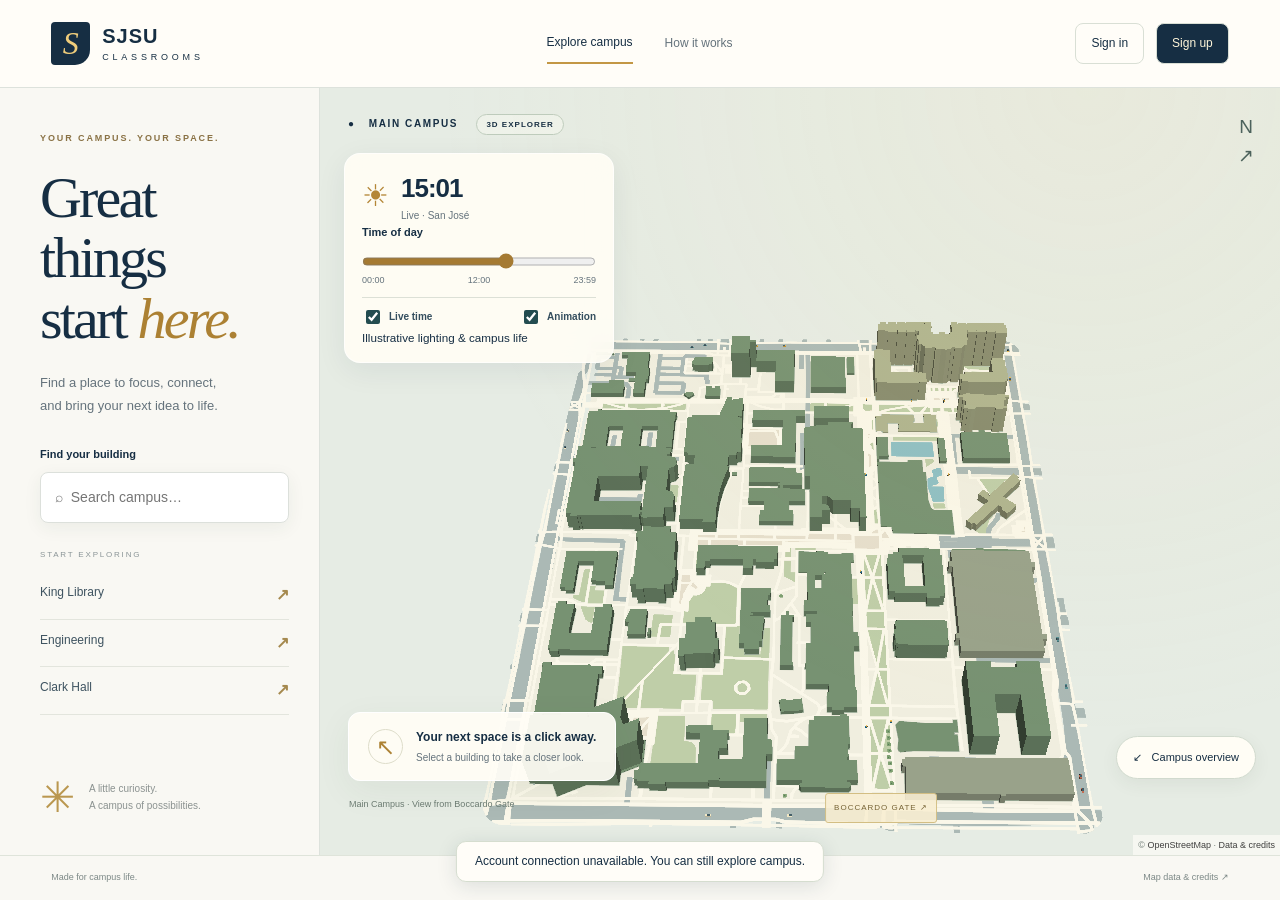
==== src/main/webapp/index.html @ 6fedf926 "Add signup and login, update frontend" ====
<!doctype html>
<!--
Homepage entry point served by Tomcat. This file describes the page structure.
Edit css/ for appearance and js/ for behavior. This page does not connect to MySQL.
Use relative asset URLs so the app works under /SJSUClassrooms/.
-->
<html lang="en">
  <head>
    <meta charset="utf-8" />
    <meta name="viewport" content="width=device-width,initial-scale=1" />
    <title>SJSUClassrooms · Find your place</title>
    <link href="vendor/maplibre-gl.css" rel="stylesheet" />
    <link href="css/style.css" rel="stylesheet" />
    <link href="css/auth.css" rel="stylesheet" />
    <link href="css/campus.css" rel="stylesheet" />
  </head>
  <body>
    <!-- Header: guest buttons and signed-in controls. auth.js switches between them. -->
    <header>
      <a class="brand" href="./" aria-label="SJSUClassrooms home"
        ><span class="brand-icon">S</span><b>SJSU<small>CLASSROOMS</small></b></a
      >
      <nav>
        <a href="#explore">Explore campus</a
        ><button id="how">How it works</button>
      </nav>
      <div class="account-actions" id="guest-actions">
        <button id="sign-in" data-auth="login">Sign in</button
        ><button class="primary" data-auth="signup">Sign up</button>
      </div>
      <div class="account-actions" id="member-actions" hidden>
        <span id="member-name"></span><button id="logout">Log out</button>
      </div>
    </header>
    <!-- Main content: building search and the campus map. -->
    <main id="explore">
      <section class="intro">
        <span class="eyebrow">YOUR CAMPUS. YOUR SPACE.</span>
        <h1>Great things <br />start <em>here.</em></h1>
        <p>
          Find a place to focus, connect,<br />and bring your next idea to life.
        </p>
        <div class="search-box">
          <label for="search">Find your building</label
          ><input
            id="search"
            type="search"
            placeholder="⌕  Search campus…"
            autocomplete="off"
          />
          <div id="results" aria-label="Building search results"></div>
          <p id="no-results" hidden>No buildings found. Try another name.</p>
        </div>
        <div class="quick-links">
          <span>START EXPLORING</span
          ><button data-building="MLK">King Library <b>↗</b></button
          ><button data-building="ENG">Engineering <b>↗</b></button
          ><button data-building="CL">Clark Hall <b>↗</b></button>
        </div>
        <div class="intro-footer">
          <span>✳</span>
          <p>A little curiosity.<br />A campus of possibilities.</p>
        </div>
      </section>
      <section class="map-area" aria-label="Explore the 3D campus">
        <div
          id="map"
          role="region"
          aria-label="Interactive SJSU Main Campus map"
        ></div>
        <div class="map-heading">
          ● &nbsp; MAIN CAMPUS <span>3D EXPLORER</span>
        </div>
        <!-- Local campus clock: the slider previews a time; Live follows San Jose. -->
        <div class="campus-sky" aria-hidden="true"><i class="bird"></i><i class="bird"></i><i class="bird"></i><div class="starlight"></div></div>
        <section class="time-panel" aria-label="Campus lighting controls">
          <div class="time-top"><span id="time-symbol" aria-hidden="true">☀</span><div><output id="time-output" for="campus-time">12:00</output><small id="time-status">Live · San José</small></div></div>
          <label for="campus-time">Time of day</label>
          <input id="campus-time" type="range" min="0" max="1439" step="1" value="720" aria-describedby="lighting-note" />
          <div class="time-scale" aria-hidden="true"><span>00:00</span><span>12:00</span><span>23:59</span></div>
          <div class="time-options"><label><input type="checkbox" id="time-live" checked />Live time</label><label><input type="checkbox" id="campus-motion" checked />Animation</label></div>
          <small id="lighting-note">Illustrative lighting &amp; campus life</small>
        </section>
        <div class="compass" aria-hidden="true">N<br />↗</div>
        <div id="map-loading" role="status">Preparing your campus…</div>
        <div id="map-error" hidden role="alert">
          The 3D map could not load. Try reloading this page.
        </div>
        <div class="map-caption" id="map-caption">
          <span>↖</span>
          <div>
            <strong>Your next space is a click away.</strong
            ><small>Select a building to take a closer look.</small>
          </div>
        </div>
        <button id="reset" class="reset">↙ &nbsp; Campus overview</button>
        <div class="map-credit">Main Campus · View from Boccardo Gate</div>
        <aside id="detail" hidden aria-label="Selected building">
          <button
            id="close-detail"
            class="close"
            aria-label="Back to campus overview"
          >
            ×</button
          ><span class="eyebrow">EXPLORE THIS BUILDING</span>
          <h2 id="detail-name"></h2>
          <!-- A fresh image element is created per selection to avoid stale image callbacks. -->
          <figure class="building-photo" id="building-photo" hidden></figure>
          <p id="photo-status" class="photo-status" hidden role="status"></p>
          <p id="floor-summary"></p>
          <div id="floors" aria-label="Building floors"></div>
          <p id="floor-message" role="status"></p>
          <!-- Reserved for a future review feature. Do not insert fake ratings or reviews. -->
          <section class="review-section" aria-labelledby="reviews-heading"><h3 id="reviews-heading">Reviews</h3><div class="review-space" id="building-reviews"></div></section>
          <details>
            <summary>About this building’s data</summary>
            <p id="floor-note"></p>
            <a id="floor-source" target="_blank" rel="noreferrer"
              >View floor-count source ↗</a
            >
          </details>
        </aside>
      </section>
    </main>
    <footer>
      <span>Made for campus life.</span
      ><span>Explore → Choose a building → Find your floor</span
      ><a href="sources.html" target="_blank" rel="noreferrer"
        >Map data & credits ↗</a
      >
    </footer>
    <!-- Dialogs collect a user decision without leaving the page. -->
    <dialog
      id="confirm-dialog"
      aria-labelledby="dialog-title"
      aria-describedby="dialog-copy"
    >
      <form method="dialog">
        <span class="dialog-icon">⌂</span
        ><span class="eyebrow">LET’S TAKE A CLOSER LOOK</span>
        <h2 id="dialog-title">Your next space?</h2>
        <p id="dialog-copy">Would you like to explore this building?</p>
        <strong id="confirm-name"></strong>
        <p class="dialog-note">
          View its photo and explore the floor preview.
        </p>
        <div class="dialog-actions">
          <button value="cancel" autofocus>Keep exploring</button
          ><button value="confirm" class="primary">
            Yes, explore building ↗
          </button>
        </div>
      </form>
    </dialog>
    <dialog id="help-dialog" aria-labelledby="help-title">
      <form method="dialog">
        <span class="eyebrow">A SPACE FOR WHAT’S NEXT</span>
        <h2 id="help-title">Make yourself at home.</h2>
        <ol>
          <li>Search for a building or select one on the map.</li>
          <li>Confirm to zoom in and view available building information.</li>
          <li>Use the clock to preview campus by day or night. Reviews will arrive later.</li>
        </ol>
        <button class="primary" value="close">Let’s explore</button>
      </form>
    </dialog>
    <div id="account-status" role="status" aria-live="polite"></div>
    <dialog
      id="auth-dialog"
      aria-labelledby="auth-title"
      aria-describedby="auth-subtitle"
    >
      <button
        type="button"
        id="auth-close"
        class="close"
        aria-label="Close account form"
      >
        ×
      </button>
      <span class="eyebrow">YOUR CAMPUS CONNECTION</span>
      <h2 id="auth-title">Welcome back.</h2>
      <p id="auth-subtitle">Sign in with your 9-digit student ID.</p>
      <!-- Account form: JavaScript shows field errors. The server checks the same values again. -->
      <form id="auth-form" novalidate>
        <div class="auth-field">
          <label for="student-id">Student ID</label
          ><input
            id="student-id"
            name="studentId"
            type="text"
            inputmode="numeric"
            pattern="[0-9]{9}"
            minlength="9"
            autocomplete="username"
            required
            aria-describedby="student-id-hint"
          /><small id="student-id-hint"
            >Exactly 9 digits, including any leading zeros.</small
          >
        </div>
        <fieldset id="signup-fields" hidden disabled>
          <div class="auth-names">
            <div class="auth-field">
              <label for="first-name">First name</label
              ><input
                id="first-name"
                name="firstName"
                autocomplete="given-name"
                required
              />
            </div>
            <div class="auth-field">
              <label for="last-name">Last name</label
              ><input
                id="last-name"
                name="lastName"
                autocomplete="family-name"
                required
              />
            </div>
          </div>
          <div class="auth-field">
            <label for="sjsu-email">SJSU email</label
            ><div class="email-input">
              <input id="sjsu-email" name="email" type="text"
                autocomplete="email" autocapitalize="none" spellcheck="false"
                required placeholder="your.name" aria-describedby="email-hint email-suffix" />
              <span id="email-suffix">@sjsu.edu</span>
            </div><small id="email-hint">Enter your email username, or paste your full SJSU email. Maximum 64 characters before @sjsu.edu.</small>
          </div>
        </fieldset>
        <div class="auth-field">
          <label for="auth-password">Password</label
          ><input
            id="auth-password"
            name="password"
            type="password"
            minlength="8"
            autocomplete="current-password"
            required
            aria-describedby="password-hint"
          /><small id="password-hint"
            >8–128 characters. Your SJSUClassrooms password, not your university
            password.</small
          >
        </div>
        <div id="confirm-field" class="auth-field" hidden>
          <label for="confirm-password">Confirm password</label
          ><input
            id="confirm-password"
            name="confirmPassword"
            type="password"
            minlength="8"
            autocomplete="new-password"
            required
            disabled
          />
        </div>
        <p id="auth-message" role="alert" aria-live="polite"></p>
        <button id="auth-submit" class="primary" type="submit">Sign in</button>
      </form>
      <p class="auth-switch-row">
        <span id="auth-switch-copy">New to SJSUClassrooms?</span>
        <button id="auth-switch" type="button">Create an account</button>
      </p>
      <p id="email-note" hidden>
        Class project account. Email ownership is not verified.
      </p>
    </dialog>
    <!-- Load the map library first, data second, and behavior scripts last. -->
    <script src="vendor/maplibre-gl.js"></script>
    <script src="data/main-scene.js"></script>
    <script src="data/floor-data.js"></script>
    <script src="data/floor-options.js"></script>
    <script src="data/building-photos.js"></script>
    <script src="js/campus-time.js"></script>
    <script src="js/building-photo.js"></script>
    <script src="js/campus-life.js"></script>
    <script src="js/app.js"></script>
    <script src="js/auth.js"></script>
  </body>
</html>
---- src/main/webapp/vendor/maplibre-gl.css ----
.maplibregl-map{font:12px/20px Helvetica Neue,Arial,Helvetica,sans-serif;overflow:hidden;position:relative;-webkit-tap-highlight-color:rgb(0,0,0,0)}.maplibregl-canvas{left:0;position:absolute;top:0}.maplibregl-map:fullscreen{height:100%;width:100%}.maplibregl-ctrl-group button.maplibregl-ctrl-compass{touch-action:none}.maplibregl-canvas-container.maplibregl-interactive,.maplibregl-ctrl-group button.maplibregl-ctrl-compass{cursor:grab;-webkit-user-select:none;-moz-user-select:none;user-select:none}.maplibregl-canvas-container.maplibregl-interactive.maplibregl-track-pointer{cursor:pointer}.maplibregl-canvas-container.maplibregl-interactive:active,.maplibregl-ctrl-group button.maplibregl-ctrl-compass:active{cursor:grabbing}.maplibregl-canvas-container.maplibregl-touch-zoom-rotate,.maplibregl-canvas-container.maplibregl-touch-zoom-rotate .maplibregl-canvas{touch-action:pan-x pan-y}.maplibregl-canvas-container.maplibregl-touch-drag-pan,.maplibregl-canvas-container.maplibregl-touch-drag-pan .maplibregl-canvas{touch-action:pinch-zoom}.maplibregl-canvas-container.maplibregl-touch-zoom-rotate.maplibregl-touch-drag-pan,.maplibregl-canvas-container.maplibregl-touch-zoom-rotate.maplibregl-touch-drag-pan .maplibregl-canvas{touch-action:none}.maplibregl-canvas-container.maplibregl-touch-drag-pan.maplibregl-cooperative-gestures,.maplibregl-canvas-container.maplibregl-touch-drag-pan.maplibregl-cooperative-gestures .maplibregl-canvas{touch-action:pan-x pan-y}.maplibregl-ctrl-bottom-left,.maplibregl-ctrl-bottom-right,.maplibregl-ctrl-top-left,.maplibregl-ctrl-top-right{pointer-events:none;position:absolute;z-index:2}.maplibregl-ctrl-top-left{left:0;top:0}.maplibregl-ctrl-top-right{right:0;top:0}.maplibregl-ctrl-bottom-left{bottom:0;left:0}.maplibregl-ctrl-bottom-right{bottom:0;right:0}.maplibregl-ctrl{clear:both;pointer-events:auto;transform:translate(0)}.maplibregl-ctrl-top-left .maplibregl-ctrl{float:left;margin:10px 0 0 10px}.maplibregl-ctrl-top-right .maplibregl-ctrl{float:right;margin:10px 10px 0 0}.maplibregl-ctrl-bottom-left .maplibregl-ctrl{float:left;margin:0 0 10px 10px}.maplibregl-ctrl-bottom-right .maplibregl-ctrl{float:right;margin:0 10px 10px 0}.maplibregl-ctrl-group{background:#fff;border-radius:4px}.maplibregl-ctrl-group:not(:empty){box-shadow:0 0 0 2px rgba(0,0,0,.1)}@media (forced-colors:active){.maplibregl-ctrl-group:not(:empty){box-shadow:0 0 0 2px ButtonText}}.maplibregl-ctrl-group button{background-color:transparent;border:0;box-sizing:border-box;cursor:pointer;display:block;height:29px;outline:none;padding:0;width:29px}.maplibregl-ctrl-group button+button{border-top:1px solid #ddd}.maplibregl-ctrl button .maplibregl-ctrl-icon{background-position:50%;background-repeat:no-repeat;display:block;height:100%;width:100%}@media (forced-colors:active){.maplibregl-ctrl-icon{background-color:transparent}.maplibregl-ctrl-group button+button{border-top:1px solid ButtonText}}.maplibregl-ctrl button::-moz-focus-inner{border:0;padding:0}.maplibregl-ctrl-attrib-button:focus,.maplibregl-ctrl-group button:focus{box-shadow:0 0 2px 2px #0096ff}.maplibregl-ctrl button:disabled{cursor:not-allowed}.maplibregl-ctrl button:disabled .maplibregl-ctrl-icon{opacity:.25}@media (hover:hover){.maplibregl-ctrl button:not(:disabled):hover{background-color:rgba(0,0,0,.05)}}.maplibregl-ctrl button:not(:disabled):active{background-color:rgba(0,0,0,.05)}.maplibregl-ctrl-group button:focus:focus-visible{box-shadow:0 0 2px 2px #0096ff}.maplibregl-ctrl-group button:focus:not(:focus-visible){box-shadow:none}.maplibregl-ctrl-group button:focus:first-child{border-radius:4px 4px 0 0}.maplibregl-ctrl-group button:focus:last-child{border-radius:0 0 4px 4px}.maplibregl-ctrl-group button:focus:only-child{border-radius:inherit}.maplibregl-ctrl button.maplibregl-ctrl-zoom-out .maplibregl-ctrl-icon{background-image:url("data:image/svg+xml;charset=utf-8,%3Csvg xmlns='http://www.w3.org/2000/svg' width='29' height='29' fill='%23333' viewBox='0 0 29 29'%3E%3Cpath d='M10 13c-.75 0-1.5.75-1.5 1.5S9.25 16 10 16h9c.75 0 1.5-.75 1.5-1.5S19.75 13 19 13z'/%3E%3C/svg%3E")}.maplibregl-ctrl button.maplibregl-ctrl-zoom-in .maplibregl-ctrl-icon{background-image:url("data:image/svg+xml;charset=utf-8,%3Csvg xmlns='http://www.w3.org/2000/svg' width='29' height='29' fill='%23333' viewBox='0 0 29 29'%3E%3Cpath d='M14.5 8.5c-.75 0-1.5.75-1.5 1.5v3h-3c-.75 0-1.5.75-1.5 1.5S9.25 16 10 16h3v3c0 .75.75 1.5 1.5 1.5S16 19.75 16 19v-3h3c.75 0 1.5-.75 1.5-1.5S19.75 13 19 13h-3v-3c0-.75-.75-1.5-1.5-1.5'/%3E%3C/svg%3E")}@media (forced-colors:active){.maplibregl-ctrl button.maplibregl-ctrl-zoom-out .maplibregl-ctrl-icon{background-image:url("data:image/svg+xml;charset=utf-8,%3Csvg xmlns='http://www.w3.org/2000/svg' width='29' height='29' fill='%23fff' viewBox='0 0 29 29'%3E%3Cpath d='M10 13c-.75 0-1.5.75-1.5 1.5S9.25 16 10 16h9c.75 0 1.5-.75 1.5-1.5S19.75 13 19 13z'/%3E%3C/svg%3E")}.maplibregl-ctrl button.maplibregl-ctrl-zoom-in .maplibregl-ctrl-icon{background-image:url("data:image/svg+xml;charset=utf-8,%3Csvg xmlns='http://www.w3.org/2000/svg' width='29' height='29' fill='%23fff' viewBox='0 0 29 29'%3E%3Cpath d='M14.5 8.5c-.75 0-1.5.75-1.5 1.5v3h-3c-.75 0-1.5.75-1.5 1.5S9.25 16 10 16h3v3c0 .75.75 1.5 1.5 1.5S16 19.75 16 19v-3h3c.75 0 1.5-.75 1.5-1.5S19.75 13 19 13h-3v-3c0-.75-.75-1.5-1.5-1.5'/%3E%3C/svg%3E")}}@media (forced-colors:active) and (prefers-color-scheme:light){.maplibregl-ctrl button.maplibregl-ctrl-zoom-out .maplibregl-ctrl-icon{background-image:url("data:image/svg+xml;charset=utf-8,%3Csvg xmlns='http://www.w3.org/2000/svg' width='29' height='29' viewBox='0 0 29 29'%3E%3Cpath d='M10 13c-.75 0-1.5.75-1.5 1.5S9.25 16 10 16h9c.75 0 1.5-.75 1.5-1.5S19.75 13 19 13z'/%3E%3C/svg%3E")}.maplibregl-ctrl button.maplibregl-ctrl-zoom-in .maplibregl-ctrl-icon{background-image:url("data:image/svg+xml;charset=utf-8,%3Csvg xmlns='http://www.w3.org/2000/svg' width='29' height='29' viewBox='0 0 29 29'%3E%3Cpath d='M14.5 8.5c-.75 0-1.5.75-1.5 1.5v3h-3c-.75 0-1.5.75-1.5 1.5S9.25 16 10 16h3v3c0 .75.75 1.5 1.5 1.5S16 19.75 16 19v-3h3c.75 0 1.5-.75 1.5-1.5S19.75 13 19 13h-3v-3c0-.75-.75-1.5-1.5-1.5'/%3E%3C/svg%3E")}}.maplibregl-ctrl button.maplibregl-ctrl-fullscreen .maplibregl-ctrl-icon{background-image:url("data:image/svg+xml;charset=utf-8,%3Csvg xmlns='http://www.w3.org/2000/svg' width='29' height='29' fill='%23333' viewBox='0 0 29 29'%3E%3Cpath d='M24 16v5.5c0 1.75-.75 2.5-2.5 2.5H16v-1l3-1.5-4-5.5 1-1 5.5 4 1.5-3zM6 16l1.5 3 5.5-4 1 1-4 5.5 3 1.5v1H7.5C5.75 24 5 23.25 5 21.5V16zm7-11v1l-3 1.5 4 5.5-1 1-5.5-4L6 13H5V7.5C5 5.75 5.75 5 7.5 5zm11 2.5c0-1.75-.75-2.5-2.5-2.5H16v1l3 1.5-4 5.5 1 1 5.5-4 1.5 3h1z'/%3E%3C/svg%3E")}.maplibregl-ctrl button.maplibregl-ctrl-shrink .maplibregl-ctrl-icon{background-image:url("data:image/svg+xml;charset=utf-8,%3Csvg xmlns='http://www.w3.org/2000/svg' width='29' height='29' viewBox='0 0 29 29'%3E%3Cpath d='M18.5 16c-1.75 0-2.5.75-2.5 2.5V24h1l1.5-3 5.5 4 1-1-4-5.5 3-1.5v-1zM13 18.5c0-1.75-.75-2.5-2.5-2.5H5v1l3 1.5L4 24l1 1 5.5-4 1.5 3h1zm3-8c0 1.75.75 2.5 2.5 2.5H24v-1l-3-1.5L25 5l-1-1-5.5 4L17 5h-1zM10.5 13c1.75 0 2.5-.75 2.5-2.5V5h-1l-1.5 3L5 4 4 5l4 5.5L5 12v1z'/%3E%3C/svg%3E")}@media (forced-colors:active){.maplibregl-ctrl button.maplibregl-ctrl-fullscreen .maplibregl-ctrl-icon{background-image:url("data:image/svg+xml;charset=utf-8,%3Csvg xmlns='http://www.w3.org/2000/svg' width='29' height='29' fill='%23fff' viewBox='0 0 29 29'%3E%3Cpath d='M24 16v5.5c0 1.75-.75 2.5-2.5 2.5H16v-1l3-1.5-4-5.5 1-1 5.5 4 1.5-3zM6 16l1.5 3 5.5-4 1 1-4 5.5 3 1.5v1H7.5C5.75 24 5 23.25 5 21.5V16zm7-11v1l-3 1.5 4 5.5-1 1-5.5-4L6 13H5V7.5C5 5.75 5.75 5 7.5 5zm11 2.5c0-1.75-.75-2.5-2.5-2.5H16v1l3 1.5-4 5.5 1 1 5.5-4 1.5 3h1z'/%3E%3C/svg%3E")}.maplibregl-ctrl button.maplibregl-ctrl-shrink .maplibregl-ctrl-icon{background-image:url("data:image/svg+xml;charset=utf-8,%3Csvg xmlns='http://www.w3.org/2000/svg' width='29' height='29' fill='%23fff' viewBox='0 0 29 29'%3E%3Cpath d='M18.5 16c-1.75 0-2.5.75-2.5 2.5V24h1l1.5-3 5.5 4 1-1-4-5.5 3-1.5v-1zM13 18.5c0-1.75-.75-2.5-2.5-2.5H5v1l3 1.5L4 24l1 1 5.5-4 1.5 3h1zm3-8c0 1.75.75 2.5 2.5 2.5H24v-1l-3-1.5L25 5l-1-1-5.5 4L17 5h-1zM10.5 13c1.75 0 2.5-.75 2.5-2.5V5h-1l-1.5 3L5 4 4 5l4 5.5L5 12v1z'/%3E%3C/svg%3E")}}@media (forced-colors:active) and (prefers-color-scheme:light){.maplibregl-ctrl button.maplibregl-ctrl-fullscreen .maplibregl-ctrl-icon{background-image:url("data:image/svg+xml;charset=utf-8,%3Csvg xmlns='http://www.w3.org/2000/svg' width='29' height='29' viewBox='0 0 29 29'%3E%3Cpath d='M24 16v5.5c0 1.75-.75 2.5-2.5 2.5H16v-1l3-1.5-4-5.5 1-1 5.5 4 1.5-3zM6 16l1.5 3 5.5-4 1 1-4 5.5 3 1.5v1H7.5C5.75 24 5 23.25 5 21.5V16zm7-11v1l-3 1.5 4 5.5-1 1-5.5-4L6 13H5V7.5C5 5.75 5.75 5 7.5 5zm11 2.5c0-1.75-.75-2.5-2.5-2.5H16v1l3 1.5-4 5.5 1 1 5.5-4 1.5 3h1z'/%3E%3C/svg%3E")}.maplibregl-ctrl button.maplibregl-ctrl-shrink .maplibregl-ctrl-icon{background-image:url("data:image/svg+xml;charset=utf-8,%3Csvg xmlns='http://www.w3.org/2000/svg' width='29' height='29' viewBox='0 0 29 29'%3E%3Cpath d='M18.5 16c-1.75 0-2.5.75-2.5 2.5V24h1l1.5-3 5.5 4 1-1-4-5.5 3-1.5v-1zM13 18.5c0-1.75-.75-2.5-2.5-2.5H5v1l3 1.5L4 24l1 1 5.5-4 1.5 3h1zm3-8c0 1.75.75 2.5 2.5 2.5H24v-1l-3-1.5L25 5l-1-1-5.5 4L17 5h-1zM10.5 13c1.75 0 2.5-.75 2.5-2.5V5h-1l-1.5 3L5 4 4 5l4 5.5L5 12v1z'/%3E%3C/svg%3E")}}.maplibregl-ctrl button.maplibregl-ctrl-compass .maplibregl-ctrl-icon{background-image:url("data:image/svg+xml;charset=utf-8,%3Csvg xmlns='http://www.w3.org/2000/svg' width='29' height='29' fill='%23333' viewBox='0 0 29 29'%3E%3Cpath d='m10.5 14 4-8 4 8z'/%3E%3Cpath fill='%23ccc' d='m10.5 16 4 8 4-8z'/%3E%3C/svg%3E")}@media (forced-colors:active){.maplibregl-ctrl button.maplibregl-ctrl-compass .maplibregl-ctrl-icon{background-image:url("data:image/svg+xml;charset=utf-8,%3Csvg xmlns='http://www.w3.org/2000/svg' width='29' height='29' fill='%23fff' viewBox='0 0 29 29'%3E%3Cpath d='m10.5 14 4-8 4 8z'/%3E%3Cpath fill='%23ccc' d='m10.5 16 4 8 4-8z'/%3E%3C/svg%3E")}}@media (forced-colors:active) and (prefers-color-scheme:light){.maplibregl-ctrl button.maplibregl-ctrl-compass .maplibregl-ctrl-icon{background-image:url("data:image/svg+xml;charset=utf-8,%3Csvg xmlns='http://www.w3.org/2000/svg' width='29' height='29' viewBox='0 0 29 29'%3E%3Cpath d='m10.5 14 4-8 4 8z'/%3E%3Cpath fill='%23ccc' d='m10.5 16 4 8 4-8z'/%3E%3C/svg%3E")}}.maplibregl-ctrl button.maplibregl-ctrl-globe .maplibregl-ctrl-icon{background-image:url("data:image/svg+xml;charset=utf-8,%3Csvg xmlns='http://www.w3.org/2000/svg' width='22' height='22' fill='none' stroke='%23333' viewBox='0 0 22 22'%3E%3Ccircle cx='11' cy='11' r='8.5'/%3E%3Cpath d='M17.5 11c0 4.819-3.02 8.5-6.5 8.5S4.5 15.819 4.5 11 7.52 2.5 11 2.5s6.5 3.681 6.5 8.5Z'/%3E%3Cpath d='M13.5 11c0 2.447-.331 4.64-.853 6.206-.262.785-.562 1.384-.872 1.777-.314.399-.58.517-.775.517s-.461-.118-.775-.517c-.31-.393-.61-.992-.872-1.777C8.831 15.64 8.5 13.446 8.5 11s.331-4.64.853-6.206c.262-.785.562-1.384.872-1.777.314-.399.58-.517.775-.517s.461.118.775.517c.31.393.61.992.872 1.777.522 1.565.853 3.76.853 6.206Z'/%3E%3Cpath d='M11 7.5c-1.909 0-3.622-.166-4.845-.428-.616-.132-1.08-.283-1.379-.434a1.3 1.3 0 0 1-.224-.138q.07-.058.224-.138c.299-.151.763-.302 1.379-.434C7.378 5.666 9.091 5.5 11 5.5s3.622.166 4.845.428c.616.132 1.08.283 1.379.434.105.053.177.1.224.138q-.07.058-.224.138c-.299.151-.763.302-1.379.434-1.223.262-2.936.428-4.845.428ZM4.486 6.436ZM11 16.5c-1.909 0-3.622-.166-4.845-.428-.616-.132-1.08-.283-1.379-.434a1.3 1.3 0 0 1-.224-.138 1.3 1.3 0 0 1 .224-.138c.299-.151.763-.302 1.379-.434C7.378 14.666 9.091 14.5 11 14.5s3.622.166 4.845.428c.616.132 1.08.283 1.379.434.105.053.177.1.224.138a1.3 1.3 0 0 1-.224.138c-.299.151-.763.302-1.379.434-1.223.262-2.936.428-4.845.428Zm-6.514-1.064ZM11 12.5c-2.46 0-4.672-.222-6.255-.574-.796-.177-1.406-.38-1.805-.59a1.5 1.5 0 0 1-.39-.272.3.3 0 0 1-.047-.064.3.3 0 0 1 .048-.064c.066-.073.189-.167.389-.272.399-.21 1.009-.413 1.805-.59C6.328 9.722 8.54 9.5 11 9.5s4.672.222 6.256.574c.795.177 1.405.38 1.804.59.2.105.323.2.39.272a.3.3 0 0 1 .047.064.3.3 0 0 1-.048.064 1.4 1.4 0 0 1-.389.272c-.399.21-1.009.413-1.804.59-1.584.352-3.796.574-6.256.574Zm-8.501-1.51v.002zm0 .018v.002zm17.002.002v-.002zm0-.018v-.002z'/%3E%3C/svg%3E")}.maplibregl-ctrl button.maplibregl-ctrl-globe-enabled .maplibregl-ctrl-icon{background-image:url("data:image/svg+xml;charset=utf-8,%3Csvg xmlns='http://www.w3.org/2000/svg' width='22' height='22' fill='none' stroke='%2333b5e5' viewBox='0 0 22 22'%3E%3Ccircle cx='11' cy='11' r='8.5'/%3E%3Cpath d='M17.5 11c0 4.819-3.02 8.5-6.5 8.5S4.5 15.819 4.5 11 7.52 2.5 11 2.5s6.5 3.681 6.5 8.5Z'/%3E%3Cpath d='M13.5 11c0 2.447-.331 4.64-.853 6.206-.262.785-.562 1.384-.872 1.777-.314.399-.58.517-.775.517s-.461-.118-.775-.517c-.31-.393-.61-.992-.872-1.777C8.831 15.64 8.5 13.446 8.5 11s.331-4.64.853-6.206c.262-.785.562-1.384.872-1.777.314-.399.58-.517.775-.517s.461.118.775.517c.31.393.61.992.872 1.777.522 1.565.853 3.76.853 6.206Z'/%3E%3Cpath d='M11 7.5c-1.909 0-3.622-.166-4.845-.428-.616-.132-1.08-.283-1.379-.434a1.3 1.3 0 0 1-.224-.138q.07-.058.224-.138c.299-.151.763-.302 1.379-.434C7.378 5.666 9.091 5.5 11 5.5s3.622.166 4.845.428c.616.132 1.08.283 1.379.434.105.053.177.1.224.138q-.07.058-.224.138c-.299.151-.763.302-1.379.434-1.223.262-2.936.428-4.845.428ZM4.486 6.436ZM11 16.5c-1.909 0-3.622-.166-4.845-.428-.616-.132-1.08-.283-1.379-.434a1.3 1.3 0 0 1-.224-.138 1.3 1.3 0 0 1 .224-.138c.299-.151.763-.302 1.379-.434C7.378 14.666 9.091 14.5 11 14.5s3.622.166 4.845.428c.616.132 1.08.283 1.379.434.105.053.177.1.224.138a1.3 1.3 0 0 1-.224.138c-.299.151-.763.302-1.379.434-1.223.262-2.936.428-4.845.428Zm-6.514-1.064ZM11 12.5c-2.46 0-4.672-.222-6.255-.574-.796-.177-1.406-.38-1.805-.59a1.5 1.5 0 0 1-.39-.272.3.3 0 0 1-.047-.064.3.3 0 0 1 .048-.064c.066-.073.189-.167.389-.272.399-.21 1.009-.413 1.805-.59C6.328 9.722 8.54 9.5 11 9.5s4.672.222 6.256.574c.795.177 1.405.38 1.804.59.2.105.323.2.39.272a.3.3 0 0 1 .047.064.3.3 0 0 1-.048.064 1.4 1.4 0 0 1-.389.272c-.399.21-1.009.413-1.804.59-1.584.352-3.796.574-6.256.574Zm-8.501-1.51v.002zm0 .018v.002zm17.002.002v-.002zm0-.018v-.002z'/%3E%3C/svg%3E")}.maplibregl-ctrl button.maplibregl-ctrl-terrain .maplibregl-ctrl-icon{background-image:url("data:image/svg+xml;charset=utf-8,%3Csvg xmlns='http://www.w3.org/2000/svg' width='22' height='22' fill='%23333' viewBox='0 0 22 22'%3E%3Cpath d='m1.754 13.406 4.453-4.851 3.09 3.09 3.281 3.277.969-.969-3.309-3.312 3.844-4.121 6.148 6.886h1.082v-.855l-7.207-8.07-4.84 5.187L6.169 6.57l-5.48 5.965v.871ZM.688 16.844h20.625v1.375H.688Zm0 0'/%3E%3C/svg%3E")}.maplibregl-ctrl button.maplibregl-ctrl-terrain-enabled .maplibregl-ctrl-icon{background-image:url("data:image/svg+xml;charset=utf-8,%3Csvg xmlns='http://www.w3.org/2000/svg' width='22' height='22' fill='%2333b5e5' viewBox='0 0 22 22'%3E%3Cpath d='m1.754 13.406 4.453-4.851 3.09 3.09 3.281 3.277.969-.969-3.309-3.312 3.844-4.121 6.148 6.886h1.082v-.855l-7.207-8.07-4.84 5.187L6.169 6.57l-5.48 5.965v.871ZM.688 16.844h20.625v1.375H.688Zm0 0'/%3E%3C/svg%3E")}.maplibregl-ctrl button.maplibregl-ctrl-geolocate .maplibregl-ctrl-icon{background-image:url("data:image/svg+xml;charset=utf-8,%3Csvg xmlns='http://www.w3.org/2000/svg' width='29' height='29' fill='%23333' viewBox='0 0 20 20'%3E%3Cpath d='M10 4C9 4 9 5 9 5v.1A5 5 0 0 0 5.1 9H5s-1 0-1 1 1 1 1 1h.1A5 5 0 0 0 9 14.9v.1s0 1 1 1 1-1 1-1v-.1a5 5 0 0 0 3.9-3.9h.1s1 0 1-1-1-1-1-1h-.1A5 5 0 0 0 11 5.1V5s0-1-1-1m0 2.5a3.5 3.5 0 1 1 0 7 3.5 3.5 0 1 1 0-7'/%3E%3Ccircle cx='10' cy='10' r='2'/%3E%3C/svg%3E")}.maplibregl-ctrl button.maplibregl-ctrl-geolocate:disabled .maplibregl-ctrl-icon{background-image:url("data:image/svg+xml;charset=utf-8,%3Csvg xmlns='http://www.w3.org/2000/svg' width='29' height='29' fill='%23aaa' viewBox='0 0 20 20'%3E%3Cpath d='M10 4C9 4 9 5 9 5v.1A5 5 0 0 0 5.1 9H5s-1 0-1 1 1 1 1 1h.1A5 5 0 0 0 9 14.9v.1s0 1 1 1 1-1 1-1v-.1a5 5 0 0 0 3.9-3.9h.1s1 0 1-1-1-1-1-1h-.1A5 5 0 0 0 11 5.1V5s0-1-1-1m0 2.5a3.5 3.5 0 1 1 0 7 3.5 3.5 0 1 1 0-7'/%3E%3Ccircle cx='10' cy='10' r='2'/%3E%3Cpath fill='red' d='m14 5 1 1-9 9-1-1z'/%3E%3C/svg%3E")}.maplibregl-ctrl button.maplibregl-ctrl-geolocate.maplibregl-ctrl-geolocate-active .maplibregl-ctrl-icon{background-image:url("data:image/svg+xml;charset=utf-8,%3Csvg xmlns='http://www.w3.org/2000/svg' width='29' height='29' fill='%2333b5e5' viewBox='0 0 20 20'%3E%3Cpath d='M10 4C9 4 9 5 9 5v.1A5 5 0 0 0 5.1 9H5s-1 0-1 1 1 1 1 1h.1A5 5 0 0 0 9 14.9v.1s0 1 1 1 1-1 1-1v-.1a5 5 0 0 0 3.9-3.9h.1s1 0 1-1-1-1-1-1h-.1A5 5 0 0 0 11 5.1V5s0-1-1-1m0 2.5a3.5 3.5 0 1 1 0 7 3.5 3.5 0 1 1 0-7'/%3E%3Ccircle cx='10' cy='10' r='2'/%3E%3C/svg%3E")}.maplibregl-ctrl button.maplibregl-ctrl-geolocate.maplibregl-ctrl-geolocate-active-error .maplibregl-ctrl-icon{background-image:url("data:image/svg+xml;charset=utf-8,%3Csvg xmlns='http://www.w3.org/2000/svg' width='29' height='29' fill='%23e58978' viewBox='0 0 20 20'%3E%3Cpath d='M10 4C9 4 9 5 9 5v.1A5 5 0 0 0 5.1 9H5s-1 0-1 1 1 1 1 1h.1A5 5 0 0 0 9 14.9v.1s0 1 1 1 1-1 1-1v-.1a5 5 0 0 0 3.9-3.9h.1s1 0 1-1-1-1-1-1h-.1A5 5 0 0 0 11 5.1V5s0-1-1-1m0 2.5a3.5 3.5 0 1 1 0 7 3.5 3.5 0 1 1 0-7'/%3E%3Ccircle cx='10' cy='10' r='2'/%3E%3C/svg%3E")}.maplibregl-ctrl button.maplibregl-ctrl-geolocate.maplibregl-ctrl-geolocate-background .maplibregl-ctrl-icon{background-image:url("data:image/svg+xml;charset=utf-8,%3Csvg xmlns='http://www.w3.org/2000/svg' width='29' height='29' fill='%2333b5e5' viewBox='0 0 20 20'%3E%3Cpath d='M10 4C9 4 9 5 9 5v.1A5 5 0 0 0 5.1 9H5s-1 0-1 1 1 1 1 1h.1A5 5 0 0 0 9 14.9v.1s0 1 1 1 1-1 1-1v-.1a5 5 0 0 0 3.9-3.9h.1s1 0 1-1-1-1-1-1h-.1A5 5 0 0 0 11 5.1V5s0-1-1-1m0 2.5a3.5 3.5 0 1 1 0 7 3.5 3.5 0 1 1 0-7'/%3E%3C/svg%3E")}.maplibregl-ctrl button.maplibregl-ctrl-geolocate.maplibregl-ctrl-geolocate-background-error .maplibregl-ctrl-icon{background-image:url("data:image/svg+xml;charset=utf-8,%3Csvg xmlns='http://www.w3.org/2000/svg' width='29' height='29' fill='%23e54e33' viewBox='0 0 20 20'%3E%3Cpath d='M10 4C9 4 9 5 9 5v.1A5 5 0 0 0 5.1 9H5s-1 0-1 1 1 1 1 1h.1A5 5 0 0 0 9 14.9v.1s0 1 1 1 1-1 1-1v-.1a5 5 0 0 0 3.9-3.9h.1s1 0 1-1-1-1-1-1h-.1A5 5 0 0 0 11 5.1V5s0-1-1-1m0 2.5a3.5 3.5 0 1 1 0 7 3.5 3.5 0 1 1 0-7'/%3E%3C/svg%3E")}.maplibregl-ctrl button.maplibregl-ctrl-geolocate.maplibregl-ctrl-geolocate-waiting .maplibregl-ctrl-icon{animation:maplibregl-spin 2s linear infinite}@media (forced-colors:active){.maplibregl-ctrl button.maplibregl-ctrl-geolocate .maplibregl-ctrl-icon{background-image:url("data:image/svg+xml;charset=utf-8,%3Csvg xmlns='http://www.w3.org/2000/svg' width='29' height='29' fill='%23fff' viewBox='0 0 20 20'%3E%3Cpath d='M10 4C9 4 9 5 9 5v.1A5 5 0 0 0 5.1 9H5s-1 0-1 1 1 1 1 1h.1A5 5 0 0 0 9 14.9v.1s0 1 1 1 1-1 1-1v-.1a5 5 0 0 0 3.9-3.9h.1s1 0 1-1-1-1-1-1h-.1A5 5 0 0 0 11 5.1V5s0-1-1-1m0 2.5a3.5 3.5 0 1 1 0 7 3.5 3.5 0 1 1 0-7'/%3E%3Ccircle cx='10' cy='10' r='2'/%3E%3C/svg%3E")}.maplibregl-ctrl button.maplibregl-ctrl-geolocate:disabled .maplibregl-ctrl-icon{background-image:url("data:image/svg+xml;charset=utf-8,%3Csvg xmlns='http://www.w3.org/2000/svg' width='29' height='29' fill='%23999' viewBox='0 0 20 20'%3E%3Cpath d='M10 4C9 4 9 5 9 5v.1A5 5 0 0 0 5.1 9H5s-1 0-1 1 1 1 1 1h.1A5 5 0 0 0 9 14.9v.1s0 1 1 1 1-1 1-1v-.1a5 5 0 0 0 3.9-3.9h.1s1 0 1-1-1-1-1-1h-.1A5 5 0 0 0 11 5.1V5s0-1-1-1m0 2.5a3.5 3.5 0 1 1 0 7 3.5 3.5 0 1 1 0-7'/%3E%3Ccircle cx='10' cy='10' r='2'/%3E%3Cpath fill='red' d='m14 5 1 1-9 9-1-1z'/%3E%3C/svg%3E")}.maplibregl-ctrl button.maplibregl-ctrl-geolocate.maplibregl-ctrl-geolocate-active .maplibregl-ctrl-icon{background-image:url("data:image/svg+xml;charset=utf-8,%3Csvg xmlns='http://www.w3.org/2000/svg' width='29' height='29' fill='%2333b5e5' viewBox='0 0 20 20'%3E%3Cpath d='M10 4C9 4 9 5 9 5v.1A5 5 0 0 0 5.1 9H5s-1 0-1 1 1 1 1 1h.1A5 5 0 0 0 9 14.9v.1s0 1 1 1 1-1 1-1v-.1a5 5 0 0 0 3.9-3.9h.1s1 0 1-1-1-1-1-1h-.1A5 5 0 0 0 11 5.1V5s0-1-1-1m0 2.5a3.5 3.5 0 1 1 0 7 3.5 3.5 0 1 1 0-7'/%3E%3Ccircle cx='10' cy='10' r='2'/%3E%3C/svg%3E")}.maplibregl-ctrl button.maplibregl-ctrl-geolocate.maplibregl-ctrl-geolocate-active-error .maplibregl-ctrl-icon{background-image:url("data:image/svg+xml;charset=utf-8,%3Csvg xmlns='http://www.w3.org/2000/svg' width='29' height='29' fill='%23e58978' viewBox='0 0 20 20'%3E%3Cpath d='M10 4C9 4 9 5 9 5v.1A5 5 0 0 0 5.1 9H5s-1 0-1 1 1 1 1 1h.1A5 5 0 0 0 9 14.9v.1s0 1 1 1 1-1 1-1v-.1a5 5 0 0 0 3.9-3.9h.1s1 0 1-1-1-1-1-1h-.1A5 5 0 0 0 11 5.1V5s0-1-1-1m0 2.5a3.5 3.5 0 1 1 0 7 3.5 3.5 0 1 1 0-7'/%3E%3Ccircle cx='10' cy='10' r='2'/%3E%3C/svg%3E")}.maplibregl-ctrl button.maplibregl-ctrl-geolocate.maplibregl-ctrl-geolocate-background .maplibregl-ctrl-icon{background-image:url("data:image/svg+xml;charset=utf-8,%3Csvg xmlns='http://www.w3.org/2000/svg' width='29' height='29' fill='%2333b5e5' viewBox='0 0 20 20'%3E%3Cpath d='M10 4C9 4 9 5 9 5v.1A5 5 0 0 0 5.1 9H5s-1 0-1 1 1 1 1 1h.1A5 5 0 0 0 9 14.9v.1s0 1 1 1 1-1 1-1v-.1a5 5 0 0 0 3.9-3.9h.1s1 0 1-1-1-1-1-1h-.1A5 5 0 0 0 11 5.1V5s0-1-1-1m0 2.5a3.5 3.5 0 1 1 0 7 3.5 3.5 0 1 1 0-7'/%3E%3C/svg%3E")}.maplibregl-ctrl button.maplibregl-ctrl-geolocate.maplibregl-ctrl-geolocate-background-error .maplibregl-ctrl-icon{background-image:url("data:image/svg+xml;charset=utf-8,%3Csvg xmlns='http://www.w3.org/2000/svg' width='29' height='29' fill='%23e54e33' viewBox='0 0 20 20'%3E%3Cpath d='M10 4C9 4 9 5 9 5v.1A5 5 0 0 0 5.1 9H5s-1 0-1 1 1 1 1 1h.1A5 5 0 0 0 9 14.9v.1s0 1 1 1 1-1 1-1v-.1a5 5 0 0 0 3.9-3.9h.1s1 0 1-1-1-1-1-1h-.1A5 5 0 0 0 11 5.1V5s0-1-1-1m0 2.5a3.5 3.5 0 1 1 0 7 3.5 3.5 0 1 1 0-7'/%3E%3C/svg%3E")}}@media (forced-colors:active) and (prefers-color-scheme:light){.maplibregl-ctrl button.maplibregl-ctrl-geolocate .maplibregl-ctrl-icon{background-image:url("data:image/svg+xml;charset=utf-8,%3Csvg xmlns='http://www.w3.org/2000/svg' width='29' height='29' viewBox='0 0 20 20'%3E%3Cpath d='M10 4C9 4 9 5 9 5v.1A5 5 0 0 0 5.1 9H5s-1 0-1 1 1 1 1 1h.1A5 5 0 0 0 9 14.9v.1s0 1 1 1 1-1 1-1v-.1a5 5 0 0 0 3.9-3.9h.1s1 0 1-1-1-1-1-1h-.1A5 5 0 0 0 11 5.1V5s0-1-1-1m0 2.5a3.5 3.5 0 1 1 0 7 3.5 3.5 0 1 1 0-7'/%3E%3Ccircle cx='10' cy='10' r='2'/%3E%3C/svg%3E")}.maplibregl-ctrl button.maplibregl-ctrl-geolocate:disabled .maplibregl-ctrl-icon{background-image:url("data:image/svg+xml;charset=utf-8,%3Csvg xmlns='http://www.w3.org/2000/svg' width='29' height='29' fill='%23666' viewBox='0 0 20 20'%3E%3Cpath d='M10 4C9 4 9 5 9 5v.1A5 5 0 0 0 5.1 9H5s-1 0-1 1 1 1 1 1h.1A5 5 0 0 0 9 14.9v.1s0 1 1 1 1-1 1-1v-.1a5 5 0 0 0 3.9-3.9h.1s1 0 1-1-1-1-1-1h-.1A5 5 0 0 0 11 5.1V5s0-1-1-1m0 2.5a3.5 3.5 0 1 1 0 7 3.5 3.5 0 1 1 0-7'/%3E%3Ccircle cx='10' cy='10' r='2'/%3E%3Cpath fill='red' d='m14 5 1 1-9 9-1-1z'/%3E%3C/svg%3E")}}@keyframes maplibregl-spin{0%{transform:rotate(0deg)}to{transform:rotate(1turn)}}a.maplibregl-ctrl-logo{background-image:url("data:image/svg+xml;charset=utf-8,%3Csvg xmlns='http://www.w3.org/2000/svg' width='88' height='23' fill='none'%3E%3Cpath fill='%23000' fill-opacity='.4' fill-rule='evenodd' d='M17.408 16.796h-1.827l2.501-12.095h.198l3.324 6.533.988 2.19.988-2.19 3.258-6.533h.181l2.6 12.095h-1.81l-1.218-5.644-.362-1.71-.658 1.71-2.929 5.644h-.098l-2.914-5.644-.757-1.71-.345 1.71zm1.958-3.42-.726 3.663a1.255 1.255 0 0 1-1.232 1.011h-1.827a1.255 1.255 0 0 1-1.229-1.509l2.501-12.095a1.255 1.255 0 0 1 1.23-1.001h.197a1.25 1.25 0 0 1 1.12.685l3.19 6.273 3.125-6.263a1.25 1.25 0 0 1 1.123-.695h.181a1.255 1.255 0 0 1 1.227.991l1.443 6.71a5 5 0 0 1 .314-.787l.009-.016a4.6 4.6 0 0 1 1.777-1.887c.782-.46 1.668-.667 2.611-.667a4.6 4.6 0 0 1 1.7.32l.306.134c.21-.16.474-.256.759-.256h1.694a1.255 1.255 0 0 1 1.212.925 1.255 1.255 0 0 1 1.212-.925h1.711c.284 0 .545.094.755.252.613-.3 1.312-.45 2.075-.45 1.356 0 2.557.445 3.482 1.4q.47.48.763 1.064V4.701a1.255 1.255 0 0 1 1.255-1.255h1.86A1.255 1.255 0 0 1 54.44 4.7v9.194h2.217c.19 0 .37.043.532.118v-4.77c0-.356.147-.678.385-.906a2.42 2.42 0 0 1-.682-1.71c0-.665.267-1.253.735-1.7a2.45 2.45 0 0 1 1.722-.674 2.43 2.43 0 0 1 1.705.675q.318.302.504.683V4.7a1.255 1.255 0 0 1 1.255-1.255h1.744A1.255 1.255 0 0 1 65.812 4.7v3.335a4.8 4.8 0 0 1 1.526-.246c.938 0 1.817.214 2.59.69a4.47 4.47 0 0 1 1.67 1.743v-.98a1.255 1.255 0 0 1 1.256-1.256h1.777c.233 0 .451.064.639.174a3.4 3.4 0 0 1 1.567-.372c.346 0 .861.02 1.285.232a1.25 1.25 0 0 1 .689 1.004 4.7 4.7 0 0 1 .853-.588c.795-.44 1.675-.647 2.61-.647 1.385 0 2.65.39 3.525 1.396.836.938 1.168 2.173 1.168 3.528q-.001.515-.056 1.051a1.255 1.255 0 0 1-.947 1.09l.408.952a1.255 1.255 0 0 1-.477 1.552c-.418.268-.92.463-1.458.612-.613.171-1.304.244-2.049.244-1.06 0-2.043-.207-2.886-.698l-.015-.008c-.798-.48-1.419-1.135-1.818-1.963l-.004-.008a5.8 5.8 0 0 1-.548-2.512q0-.429.053-.843a1.3 1.3 0 0 1-.333-.086l-.166-.004c-.223 0-.426.062-.643.228-.03.024-.142.139-.142.59v3.883a1.255 1.255 0 0 1-1.256 1.256h-1.777a1.255 1.255 0 0 1-1.256-1.256V15.69l-.032.057a4.8 4.8 0 0 1-1.86 1.833 5.04 5.04 0 0 1-2.484.634 4.5 4.5 0 0 1-1.935-.424 1.25 1.25 0 0 1-.764.258h-1.71a1.255 1.255 0 0 1-1.256-1.255V7.687a2.4 2.4 0 0 1-.428.625c.253.23.412.561.412.93v7.553a1.255 1.255 0 0 1-1.256 1.255h-1.843a1.25 1.25 0 0 1-.894-.373c-.228.23-.544.373-.894.373H51.32a1.255 1.255 0 0 1-1.256-1.255v-1.251l-.061.117a4.7 4.7 0 0 1-1.782 1.884 4.77 4.77 0 0 1-2.485.67 5.6 5.6 0 0 1-1.485-.188l.009 2.764a1.255 1.255 0 0 1-1.255 1.259h-1.729a1.255 1.255 0 0 1-1.255-1.255v-3.537a1.255 1.255 0 0 1-1.167.793h-1.679a1.25 1.25 0 0 1-.77-.263 4.5 4.5 0 0 1-1.945.429c-.885 0-1.724-.21-2.495-.632l-.017-.01a5 5 0 0 1-1.081-.836 1.255 1.255 0 0 1-1.254 1.312h-1.81a1.255 1.255 0 0 1-1.228-.99l-.782-3.625-2.044 3.939a1.25 1.25 0 0 1-1.115.676h-.098a1.25 1.25 0 0 1-1.116-.68l-2.061-3.994zM35.92 16.63l.207-.114.223-.15q.493-.356.735-.785l.061-.118.033 1.332h1.678V9.242h-1.694l-.033 1.267q-.133-.329-.526-.658l-.032-.028a3.2 3.2 0 0 0-.668-.428l-.27-.12a3.3 3.3 0 0 0-1.235-.23q-1.136-.001-1.974.493a3.36 3.36 0 0 0-1.3 1.382q-.445.89-.444 2.074 0 1.2.51 2.107a3.8 3.8 0 0 0 1.382 1.381 3.9 3.9 0 0 0 1.893.477q.795 0 1.455-.33zm-2.789-5.38q-.576.675-.575 1.762 0 1.102.559 1.794.576.675 1.645.675a2.25 2.25 0 0 0 .934-.19 2.2 2.2 0 0 0 .468-.29l.178-.161a2.2 2.2 0 0 0 .397-.561q.244-.5.244-1.15v-.115q0-.708-.296-1.267l-.043-.077a2.2 2.2 0 0 0-.633-.709l-.13-.086-.047-.028a2.1 2.1 0 0 0-1.073-.285q-1.052 0-1.629.692zm2.316 2.706c.163-.17.28-.407.28-.83v-.114c0-.292-.06-.508-.15-.68a.96.96 0 0 0-.353-.389.85.85 0 0 0-.464-.127c-.4 0-.56.114-.664.239l-.01.012c-.148.174-.275.45-.275.945 0 .506.122.801.27.99.097.11.266.224.68.224.303 0 .504-.09.687-.269zm7.545 1.705a2.6 2.6 0 0 0 .331.423q.319.33.755.548l.173.074q.65.255 1.49.255 1.02 0 1.844-.493a3.45 3.45 0 0 0 1.316-1.4q.493-.904.493-2.089 0-1.909-.988-2.913-.988-1.02-2.584-1.02-.898 0-1.575.347a3 3 0 0 0-.415.262l-.199.166a3.4 3.4 0 0 0-.64.82V9.242h-1.712v11.553h1.729l-.017-5.134zm.53-1.138q.206.29.48.5l.155.11.053.034q.51.296 1.119.297 1.07 0 1.645-.675.577-.69.576-1.762 0-1.119-.576-1.777-.558-.675-1.645-.675-.435 0-.835.16a2 2 0 0 0-.284.136 2 2 0 0 0-.363.254 2.2 2.2 0 0 0-.46.569l-.082.162a2.6 2.6 0 0 0-.213 1.072v.115q0 .707.296 1.267l.135.211zm.964-.818a1.1 1.1 0 0 0 .367.385.94.94 0 0 0 .476.118c.423 0 .59-.117.687-.23.159-.194.28-.478.28-.95 0-.53-.133-.8-.266-.952l-.021-.025c-.078-.094-.231-.221-.68-.221a1 1 0 0 0-.503.135l-.012.007a.86.86 0 0 0-.335.343c-.073.133-.132.324-.132.614v.115a1.4 1.4 0 0 0 .14.66zm15.7-6.222q.347-.346.346-.856a1.05 1.05 0 0 0-.345-.79 1.18 1.18 0 0 0-.84-.329q-.51 0-.855.33a1.05 1.05 0 0 0-.346.79q0 .51.346.855.345.346.856.346.51 0 .839-.346zm4.337 9.314.033-1.332q.191.403.59.747l.098.081a4 4 0 0 0 .316.224l.223.122a3.2 3.2 0 0 0 1.44.322 3.8 3.8 0 0 0 1.875-.477 3.5 3.5 0 0 0 1.382-1.366q.527-.89.526-2.09 0-1.184-.444-2.073a3.24 3.24 0 0 0-1.283-1.399q-.823-.51-1.942-.51a3.5 3.5 0 0 0-1.527.344l-.086.043-.165.09a3 3 0 0 0-.33.214q-.432.315-.656.707a2 2 0 0 0-.099.198l.082-1.283V4.701h-1.744v12.095zm.473-2.509a2.5 2.5 0 0 0 .566.7q.117.098.245.18l.144.08a2.1 2.1 0 0 0 .975.232q1.07 0 1.645-.675.576-.69.576-1.778 0-1.102-.576-1.777-.56-.691-1.645-.692a2.2 2.2 0 0 0-1.015.235q-.22.113-.415.282l-.15.142a2.1 2.1 0 0 0-.42.594q-.223.479-.223 1.1v.115q0 .705.293 1.26zm2.616-.293c.157-.191.28-.479.28-.967 0-.51-.13-.79-.276-.961l-.021-.026c-.082-.1-.232-.225-.67-.225a.87.87 0 0 0-.681.279l-.012.011c-.154.155-.274.38-.274.807v.115c0 .285.057.499.144.669a1.1 1.1 0 0 0 .367.405c.137.082.28.123.455.123.423 0 .59-.118.686-.23zm8.266-3.013q.345-.13.724-.14l.069-.002q.493 0 .642.099l.247-1.794q-.196-.099-.717-.099a2.3 2.3 0 0 0-.545.063 2 2 0 0 0-.411.148 2.2 2.2 0 0 0-.4.249 2.5 2.5 0 0 0-.485.499 2.7 2.7 0 0 0-.32.581l-.05.137v-1.48h-1.778v7.553h1.777v-3.884q0-.546.159-.943a1.5 1.5 0 0 1 .466-.636 2.5 2.5 0 0 1 .399-.253 2 2 0 0 1 .224-.099zm9.784 2.656.05-.922q0-1.743-.856-2.698-.838-.97-2.584-.97-1.119-.001-2.007.493a3.46 3.46 0 0 0-1.4 1.382q-.493.906-.493 2.106 0 1.07.428 1.975.428.89 1.332 1.432.906.526 2.255.526.973 0 1.668-.185l.044-.012.135-.04q.613-.184.984-.421l-.542-1.267q-.3.162-.642.274l-.297.087q-.51.131-1.3.131-.954 0-1.497-.444a1.6 1.6 0 0 1-.192-.193q-.366-.44-.512-1.234l-.004-.021zm-5.427-1.256-.003.022h3.752v-.138q-.011-.727-.288-1.118a1 1 0 0 0-.156-.176q-.46-.428-1.316-.428-.986 0-1.494.604-.379.45-.494 1.234zm-27.053 2.77V4.7h-1.86v12.095h5.333V15.15zm7.103-5.908v7.553h-1.843V9.242h1.843z'/%3E%3Cpath fill='%23fff' d='m19.63 11.151-.757-1.71-.345 1.71-1.12 5.644h-1.827L18.083 4.7h.197l3.325 6.533.988 2.19.988-2.19L26.839 4.7h.181l2.6 12.095h-1.81l-1.218-5.644-.362-1.71-.658 1.71-2.93 5.644h-.098l-2.913-5.644zm14.836 5.81q-1.02 0-1.893-.478a3.8 3.8 0 0 1-1.381-1.382q-.51-.906-.51-2.106 0-1.185.444-2.074a3.36 3.36 0 0 1 1.3-1.382q.839-.494 1.974-.494a3.3 3.3 0 0 1 1.234.231 3.3 3.3 0 0 1 .97.575q.396.33.527.659l.033-1.267h1.694v7.553H37.18l-.033-1.332q-.279.593-1.02 1.053a3.17 3.17 0 0 1-1.662.444zm.296-1.482q.938 0 1.58-.642.642-.66.642-1.711v-.115q0-.708-.296-1.267a2.2 2.2 0 0 0-.807-.872 2.1 2.1 0 0 0-1.119-.313q-1.053 0-1.629.692-.575.675-.575 1.76 0 1.103.559 1.795.577.675 1.645.675zm6.521-6.237h1.711v1.4q.906-1.597 2.83-1.597 1.596 0 2.584 1.02.988 1.005.988 2.914 0 1.185-.493 2.09a3.46 3.46 0 0 1-1.316 1.399 3.5 3.5 0 0 1-1.844.493q-.954 0-1.662-.329a2.67 2.67 0 0 1-1.086-.97l.017 5.134h-1.728zm4.048 6.22q1.07 0 1.645-.674.577-.69.576-1.762 0-1.119-.576-1.777-.558-.675-1.645-.675-.592 0-1.12.296-.51.28-.822.823-.296.527-.296 1.234v.115q0 .708.296 1.267.313.543.823.855.51.296 1.119.297z'/%3E%3Cpath fill='%23e1e3e9' d='M51.325 4.7h1.86v10.45h3.473v1.646h-5.333zm7.12 4.542h1.843v7.553h-1.843zm.905-1.415a1.16 1.16 0 0 1-.856-.346 1.17 1.17 0 0 1-.346-.856 1.05 1.05 0 0 1 .346-.79q.346-.329.856-.329.494 0 .839.33a1.05 1.05 0 0 1 .345.79 1.16 1.16 0 0 1-.345.855q-.33.346-.84.346zm7.875 9.133a3.17 3.17 0 0 1-1.662-.444q-.723-.46-1.004-1.053l-.033 1.332h-1.71V4.701h1.743v4.657l-.082 1.283q.279-.658 1.086-1.119a3.5 3.5 0 0 1 1.778-.477q1.119 0 1.942.51a3.24 3.24 0 0 1 1.283 1.4q.445.888.444 2.072 0 1.201-.526 2.09a3.5 3.5 0 0 1-1.382 1.366 3.8 3.8 0 0 1-1.876.477zm-.296-1.481q1.069 0 1.645-.675.577-.69.577-1.778 0-1.102-.577-1.776-.56-.691-1.645-.692a2.12 2.12 0 0 0-1.58.659q-.642.641-.642 1.694v.115q0 .71.296 1.267a2.4 2.4 0 0 0 .807.872 2.1 2.1 0 0 0 1.119.313zm5.927-6.237h1.777v1.481q.263-.757.856-1.217a2.14 2.14 0 0 1 1.349-.46q.527 0 .724.098l-.247 1.794q-.149-.099-.642-.099-.774 0-1.416.494-.626.493-.626 1.58v3.883h-1.777V9.242zm9.534 7.718q-1.35 0-2.255-.526-.904-.543-1.332-1.432a4.6 4.6 0 0 1-.428-1.975q0-1.2.493-2.106a3.46 3.46 0 0 1 1.4-1.382q.889-.495 2.007-.494 1.744 0 2.584.97.855.956.856 2.7 0 .444-.05.92h-5.43q.18 1.005.708 1.45.542.443 1.497.443.79 0 1.3-.131a4 4 0 0 0 .938-.362l.542 1.267q-.411.263-1.119.46-.708.198-1.711.197zm1.596-4.558q.016-1.02-.444-1.432-.46-.428-1.316-.428-1.728 0-1.991 1.86z'/%3E%3Cpath d='M5.074 15.948a.484.657 0 0 0-.486.659v1.84a.484.657 0 0 0 .486.659h4.101a.484.657 0 0 0 .486-.659v-1.84a.484.657 0 0 0-.486-.659zm3.56 1.16H5.617v.838h3.017z' style='fill:%23fff;fill-rule:evenodd;stroke-width:1.03600001'/%3E%3Cg style='stroke-width:1.12603545'%3E%3Cpath d='M-9.408-1.416c-3.833-.025-7.056 2.912-7.08 6.615-.02 3.08 1.653 4.832 3.107 6.268.903.892 1.721 1.74 2.32 2.902l-.525-.004c-.543-.003-.992.304-1.24.639a1.87 1.87 0 0 0-.362 1.121l-.011 1.877c-.003.402.104.787.347 1.125.244.338.688.653 1.23.656l4.142.028c.542.003.99-.306 1.238-.641a1.87 1.87 0 0 0 .363-1.121l.012-1.875a1.87 1.87 0 0 0-.348-1.127c-.243-.338-.688-.653-1.23-.656l-.518-.004c.597-1.145 1.425-1.983 2.348-2.87 1.473-1.414 3.18-3.149 3.2-6.226-.016-3.59-2.923-6.684-6.993-6.707m-.006 1.1v.002c3.274.02 5.92 2.532 5.9 5.6-.017 2.706-1.39 4.026-2.863 5.44-1.034.994-2.118 2.033-2.814 3.633-.018.041-.052.055-.075.065q-.013.004-.02.01a.34.34 0 0 1-.226.084.34.34 0 0 1-.224-.086l-.092-.077c-.699-1.615-1.768-2.669-2.781-3.67-1.454-1.435-2.797-2.762-2.78-5.478.02-3.067 2.7-5.545 5.975-5.523m-.02 2.826c-1.62-.01-2.944 1.315-2.955 2.96-.01 1.646 1.295 2.988 2.916 2.999h.002c1.621.01 2.943-1.316 2.953-2.961.011-1.646-1.294-2.988-2.916-2.998m-.005 1.1c1.017.006 1.829.83 1.822 1.89s-.83 1.874-1.848 1.867c-1.018-.006-1.829-.83-1.822-1.89s.83-1.874 1.848-1.868m-2.155 11.857 4.14.025c.271.002.49.305.487.676l-.013 1.875c-.003.37-.224.67-.495.668l-4.14-.025c-.27-.002-.487-.306-.485-.676l.012-1.875c.003-.37.224-.67.494-.668' style='color:%23000;font-style:normal;font-variant:normal;font-weight:400;font-stretch:normal;font-size:medium;line-height:normal;font-family:sans-serif;font-variant-ligatures:normal;font-variant-position:normal;font-variant-caps:normal;font-variant-numeric:normal;font-variant-alternates:normal;font-feature-settings:normal;text-indent:0;text-align:start;text-decoration:none;text-decoration-line:none;text-decoration-style:solid;text-decoration-color:%23000;letter-spacing:normal;word-spacing:normal;text-transform:none;writing-mode:lr-tb;direction:ltr;text-orientation:mixed;dominant-baseline:auto;baseline-shift:baseline;text-anchor:start;white-space:normal;shape-padding:0;clip-rule:evenodd;display:inline;overflow:visible;visibility:visible;opacity:1;isolation:auto;mix-blend-mode:normal;color-interpolation:sRGB;color-interpolation-filters:linearRGB;solid-color:%23000;solid-opacity:1;vector-effect:none;fill:%23000;fill-opacity:.4;fill-rule:evenodd;stroke:none;stroke-width:2.47727823;stroke-linecap:butt;stroke-linejoin:miter;stroke-miterlimit:4;stroke-dasharray:none;stroke-dashoffset:0;stroke-opacity:1;color-rendering:auto;image-rendering:auto;shape-rendering:auto;text-rendering:auto' transform='translate(15.553 2.85)scale(.88807)'/%3E%3Cpath d='M-9.415-.316C-12.69-.338-15.37 2.14-15.39 5.207c-.017 2.716 1.326 4.041 2.78 5.477 1.013 1 2.081 2.055 2.78 3.67l.092.076a.34.34 0 0 0 .225.086.34.34 0 0 0 .227-.083l.019-.01c.022-.009.057-.024.074-.064.697-1.6 1.78-2.64 2.814-3.634 1.473-1.414 2.847-2.733 2.864-5.44.02-3.067-2.627-5.58-5.901-5.601m-.057 8.784c1.621.011 2.944-1.315 2.955-2.96.01-1.646-1.295-2.988-2.916-2.999-1.622-.01-2.945 1.315-2.955 2.96s1.295 2.989 2.916 3' style='clip-rule:evenodd;fill:%23e1e3e9;fill-opacity:1;fill-rule:evenodd;stroke:none;stroke-width:2.47727823;stroke-miterlimit:4;stroke-dasharray:none;stroke-opacity:.4' transform='translate(15.553 2.85)scale(.88807)'/%3E%3Cpath d='M-11.594 15.465c-.27-.002-.492.297-.494.668l-.012 1.876c-.003.371.214.673.485.675l4.14.027c.271.002.492-.298.495-.668l.012-1.877c.003-.37-.215-.672-.485-.674z' style='clip-rule:evenodd;fill:%23fff;fill-opacity:1;fill-rule:evenodd;stroke:none;stroke-width:2.47727823;stroke-miterlimit:4;stroke-dasharray:none;stroke-opacity:.4' transform='translate(15.553 2.85)scale(.88807)'/%3E%3C/g%3E%3C/svg%3E");background-repeat:no-repeat;cursor:pointer;display:block;height:23px;margin:0 0 -4px -4px;overflow:hidden;width:88px}a.maplibregl-ctrl-logo.maplibregl-compact{width:14px}@media (forced-colors:active){a.maplibregl-ctrl-logo{background-color:transparent;background-image:url("data:image/svg+xml;charset=utf-8,%3Csvg xmlns='http://www.w3.org/2000/svg' width='88' height='23' fill='none'%3E%3Cpath fill='%23000' fill-opacity='.4' fill-rule='evenodd' d='M17.408 16.796h-1.827l2.501-12.095h.198l3.324 6.533.988 2.19.988-2.19 3.258-6.533h.181l2.6 12.095h-1.81l-1.218-5.644-.362-1.71-.658 1.71-2.929 5.644h-.098l-2.914-5.644-.757-1.71-.345 1.71zm1.958-3.42-.726 3.663a1.255 1.255 0 0 1-1.232 1.011h-1.827a1.255 1.255 0 0 1-1.229-1.509l2.501-12.095a1.255 1.255 0 0 1 1.23-1.001h.197a1.25 1.25 0 0 1 1.12.685l3.19 6.273 3.125-6.263a1.25 1.25 0 0 1 1.123-.695h.181a1.255 1.255 0 0 1 1.227.991l1.443 6.71a5 5 0 0 1 .314-.787l.009-.016a4.6 4.6 0 0 1 1.777-1.887c.782-.46 1.668-.667 2.611-.667a4.6 4.6 0 0 1 1.7.32l.306.134c.21-.16.474-.256.759-.256h1.694a1.255 1.255 0 0 1 1.212.925 1.255 1.255 0 0 1 1.212-.925h1.711c.284 0 .545.094.755.252.613-.3 1.312-.45 2.075-.45 1.356 0 2.557.445 3.482 1.4q.47.48.763 1.064V4.701a1.255 1.255 0 0 1 1.255-1.255h1.86A1.255 1.255 0 0 1 54.44 4.7v9.194h2.217c.19 0 .37.043.532.118v-4.77c0-.356.147-.678.385-.906a2.42 2.42 0 0 1-.682-1.71c0-.665.267-1.253.735-1.7a2.45 2.45 0 0 1 1.722-.674 2.43 2.43 0 0 1 1.705.675q.318.302.504.683V4.7a1.255 1.255 0 0 1 1.255-1.255h1.744A1.255 1.255 0 0 1 65.812 4.7v3.335a4.8 4.8 0 0 1 1.526-.246c.938 0 1.817.214 2.59.69a4.47 4.47 0 0 1 1.67 1.743v-.98a1.255 1.255 0 0 1 1.256-1.256h1.777c.233 0 .451.064.639.174a3.4 3.4 0 0 1 1.567-.372c.346 0 .861.02 1.285.232a1.25 1.25 0 0 1 .689 1.004 4.7 4.7 0 0 1 .853-.588c.795-.44 1.675-.647 2.61-.647 1.385 0 2.65.39 3.525 1.396.836.938 1.168 2.173 1.168 3.528q-.001.515-.056 1.051a1.255 1.255 0 0 1-.947 1.09l.408.952a1.255 1.255 0 0 1-.477 1.552c-.418.268-.92.463-1.458.612-.613.171-1.304.244-2.049.244-1.06 0-2.043-.207-2.886-.698l-.015-.008c-.798-.48-1.419-1.135-1.818-1.963l-.004-.008a5.8 5.8 0 0 1-.548-2.512q0-.429.053-.843a1.3 1.3 0 0 1-.333-.086l-.166-.004c-.223 0-.426.062-.643.228-.03.024-.142.139-.142.59v3.883a1.255 1.255 0 0 1-1.256 1.256h-1.777a1.255 1.255 0 0 1-1.256-1.256V15.69l-.032.057a4.8 4.8 0 0 1-1.86 1.833 5.04 5.04 0 0 1-2.484.634 4.5 4.5 0 0 1-1.935-.424 1.25 1.25 0 0 1-.764.258h-1.71a1.255 1.255 0 0 1-1.256-1.255V7.687a2.4 2.4 0 0 1-.428.625c.253.23.412.561.412.93v7.553a1.255 1.255 0 0 1-1.256 1.255h-1.843a1.25 1.25 0 0 1-.894-.373c-.228.23-.544.373-.894.373H51.32a1.255 1.255 0 0 1-1.256-1.255v-1.251l-.061.117a4.7 4.7 0 0 1-1.782 1.884 4.77 4.77 0 0 1-2.485.67 5.6 5.6 0 0 1-1.485-.188l.009 2.764a1.255 1.255 0 0 1-1.255 1.259h-1.729a1.255 1.255 0 0 1-1.255-1.255v-3.537a1.255 1.255 0 0 1-1.167.793h-1.679a1.25 1.25 0 0 1-.77-.263 4.5 4.5 0 0 1-1.945.429c-.885 0-1.724-.21-2.495-.632l-.017-.01a5 5 0 0 1-1.081-.836 1.255 1.255 0 0 1-1.254 1.312h-1.81a1.255 1.255 0 0 1-1.228-.99l-.782-3.625-2.044 3.939a1.25 1.25 0 0 1-1.115.676h-.098a1.25 1.25 0 0 1-1.116-.68l-2.061-3.994zM35.92 16.63l.207-.114.223-.15q.493-.356.735-.785l.061-.118.033 1.332h1.678V9.242h-1.694l-.033 1.267q-.133-.329-.526-.658l-.032-.028a3.2 3.2 0 0 0-.668-.428l-.27-.12a3.3 3.3 0 0 0-1.235-.23q-1.136-.001-1.974.493a3.36 3.36 0 0 0-1.3 1.382q-.445.89-.444 2.074 0 1.2.51 2.107a3.8 3.8 0 0 0 1.382 1.381 3.9 3.9 0 0 0 1.893.477q.795 0 1.455-.33zm-2.789-5.38q-.576.675-.575 1.762 0 1.102.559 1.794.576.675 1.645.675a2.25 2.25 0 0 0 .934-.19 2.2 2.2 0 0 0 .468-.29l.178-.161a2.2 2.2 0 0 0 .397-.561q.244-.5.244-1.15v-.115q0-.708-.296-1.267l-.043-.077a2.2 2.2 0 0 0-.633-.709l-.13-.086-.047-.028a2.1 2.1 0 0 0-1.073-.285q-1.052 0-1.629.692zm2.316 2.706c.163-.17.28-.407.28-.83v-.114c0-.292-.06-.508-.15-.68a.96.96 0 0 0-.353-.389.85.85 0 0 0-.464-.127c-.4 0-.56.114-.664.239l-.01.012c-.148.174-.275.45-.275.945 0 .506.122.801.27.99.097.11.266.224.68.224.303 0 .504-.09.687-.269zm7.545 1.705a2.6 2.6 0 0 0 .331.423q.319.33.755.548l.173.074q.65.255 1.49.255 1.02 0 1.844-.493a3.45 3.45 0 0 0 1.316-1.4q.493-.904.493-2.089 0-1.909-.988-2.913-.988-1.02-2.584-1.02-.898 0-1.575.347a3 3 0 0 0-.415.262l-.199.166a3.4 3.4 0 0 0-.64.82V9.242h-1.712v11.553h1.729l-.017-5.134zm.53-1.138q.206.29.48.5l.155.11.053.034q.51.296 1.119.297 1.07 0 1.645-.675.577-.69.576-1.762 0-1.119-.576-1.777-.558-.675-1.645-.675-.435 0-.835.16a2 2 0 0 0-.284.136 2 2 0 0 0-.363.254 2.2 2.2 0 0 0-.46.569l-.082.162a2.6 2.6 0 0 0-.213 1.072v.115q0 .707.296 1.267l.135.211zm.964-.818a1.1 1.1 0 0 0 .367.385.94.94 0 0 0 .476.118c.423 0 .59-.117.687-.23.159-.194.28-.478.28-.95 0-.53-.133-.8-.266-.952l-.021-.025c-.078-.094-.231-.221-.68-.221a1 1 0 0 0-.503.135l-.012.007a.86.86 0 0 0-.335.343c-.073.133-.132.324-.132.614v.115a1.4 1.4 0 0 0 .14.66zm15.7-6.222q.347-.346.346-.856a1.05 1.05 0 0 0-.345-.79 1.18 1.18 0 0 0-.84-.329q-.51 0-.855.33a1.05 1.05 0 0 0-.346.79q0 .51.346.855.345.346.856.346.51 0 .839-.346zm4.337 9.314.033-1.332q.191.403.59.747l.098.081a4 4 0 0 0 .316.224l.223.122a3.2 3.2 0 0 0 1.44.322 3.8 3.8 0 0 0 1.875-.477 3.5 3.5 0 0 0 1.382-1.366q.527-.89.526-2.09 0-1.184-.444-2.073a3.24 3.24 0 0 0-1.283-1.399q-.823-.51-1.942-.51a3.5 3.5 0 0 0-1.527.344l-.086.043-.165.09a3 3 0 0 0-.33.214q-.432.315-.656.707a2 2 0 0 0-.099.198l.082-1.283V4.701h-1.744v12.095zm.473-2.509a2.5 2.5 0 0 0 .566.7q.117.098.245.18l.144.08a2.1 2.1 0 0 0 .975.232q1.07 0 1.645-.675.576-.69.576-1.778 0-1.102-.576-1.777-.56-.691-1.645-.692a2.2 2.2 0 0 0-1.015.235q-.22.113-.415.282l-.15.142a2.1 2.1 0 0 0-.42.594q-.223.479-.223 1.1v.115q0 .705.293 1.26zm2.616-.293c.157-.191.28-.479.28-.967 0-.51-.13-.79-.276-.961l-.021-.026c-.082-.1-.232-.225-.67-.225a.87.87 0 0 0-.681.279l-.012.011c-.154.155-.274.38-.274.807v.115c0 .285.057.499.144.669a1.1 1.1 0 0 0 .367.405c.137.082.28.123.455.123.423 0 .59-.118.686-.23zm8.266-3.013q.345-.13.724-.14l.069-.002q.493 0 .642.099l.247-1.794q-.196-.099-.717-.099a2.3 2.3 0 0 0-.545.063 2 2 0 0 0-.411.148 2.2 2.2 0 0 0-.4.249 2.5 2.5 0 0 0-.485.499 2.7 2.7 0 0 0-.32.581l-.05.137v-1.48h-1.778v7.553h1.777v-3.884q0-.546.159-.943a1.5 1.5 0 0 1 .466-.636 2.5 2.5 0 0 1 .399-.253 2 2 0 0 1 .224-.099zm9.784 2.656.05-.922q0-1.743-.856-2.698-.838-.97-2.584-.97-1.119-.001-2.007.493a3.46 3.46 0 0 0-1.4 1.382q-.493.906-.493 2.106 0 1.07.428 1.975.428.89 1.332 1.432.906.526 2.255.526.973 0 1.668-.185l.044-.012.135-.04q.613-.184.984-.421l-.542-1.267q-.3.162-.642.274l-.297.087q-.51.131-1.3.131-.954 0-1.497-.444a1.6 1.6 0 0 1-.192-.193q-.366-.44-.512-1.234l-.004-.021zm-5.427-1.256-.003.022h3.752v-.138q-.011-.727-.288-1.118a1 1 0 0 0-.156-.176q-.46-.428-1.316-.428-.986 0-1.494.604-.379.45-.494 1.234zm-27.053 2.77V4.7h-1.86v12.095h5.333V15.15zm7.103-5.908v7.553h-1.843V9.242h1.843z'/%3E%3Cpath fill='%23fff' d='m19.63 11.151-.757-1.71-.345 1.71-1.12 5.644h-1.827L18.083 4.7h.197l3.325 6.533.988 2.19.988-2.19L26.839 4.7h.181l2.6 12.095h-1.81l-1.218-5.644-.362-1.71-.658 1.71-2.93 5.644h-.098l-2.913-5.644zm14.836 5.81q-1.02 0-1.893-.478a3.8 3.8 0 0 1-1.381-1.382q-.51-.906-.51-2.106 0-1.185.444-2.074a3.36 3.36 0 0 1 1.3-1.382q.839-.494 1.974-.494a3.3 3.3 0 0 1 1.234.231 3.3 3.3 0 0 1 .97.575q.396.33.527.659l.033-1.267h1.694v7.553H37.18l-.033-1.332q-.279.593-1.02 1.053a3.17 3.17 0 0 1-1.662.444zm.296-1.482q.938 0 1.58-.642.642-.66.642-1.711v-.115q0-.708-.296-1.267a2.2 2.2 0 0 0-.807-.872 2.1 2.1 0 0 0-1.119-.313q-1.053 0-1.629.692-.575.675-.575 1.76 0 1.103.559 1.795.577.675 1.645.675zm6.521-6.237h1.711v1.4q.906-1.597 2.83-1.597 1.596 0 2.584 1.02.988 1.005.988 2.914 0 1.185-.493 2.09a3.46 3.46 0 0 1-1.316 1.399 3.5 3.5 0 0 1-1.844.493q-.954 0-1.662-.329a2.67 2.67 0 0 1-1.086-.97l.017 5.134h-1.728zm4.048 6.22q1.07 0 1.645-.674.577-.69.576-1.762 0-1.119-.576-1.777-.558-.675-1.645-.675-.592 0-1.12.296-.51.28-.822.823-.296.527-.296 1.234v.115q0 .708.296 1.267.313.543.823.855.51.296 1.119.297z'/%3E%3Cpath fill='%23e1e3e9' d='M51.325 4.7h1.86v10.45h3.473v1.646h-5.333zm7.12 4.542h1.843v7.553h-1.843zm.905-1.415a1.16 1.16 0 0 1-.856-.346 1.17 1.17 0 0 1-.346-.856 1.05 1.05 0 0 1 .346-.79q.346-.329.856-.329.494 0 .839.33a1.05 1.05 0 0 1 .345.79 1.16 1.16 0 0 1-.345.855q-.33.346-.84.346zm7.875 9.133a3.17 3.17 0 0 1-1.662-.444q-.723-.46-1.004-1.053l-.033 1.332h-1.71V4.701h1.743v4.657l-.082 1.283q.279-.658 1.086-1.119a3.5 3.5 0 0 1 1.778-.477q1.119 0 1.942.51a3.24 3.24 0 0 1 1.283 1.4q.445.888.444 2.072 0 1.201-.526 2.09a3.5 3.5 0 0 1-1.382 1.366 3.8 3.8 0 0 1-1.876.477zm-.296-1.481q1.069 0 1.645-.675.577-.69.577-1.778 0-1.102-.577-1.776-.56-.691-1.645-.692a2.12 2.12 0 0 0-1.58.659q-.642.641-.642 1.694v.115q0 .71.296 1.267a2.4 2.4 0 0 0 .807.872 2.1 2.1 0 0 0 1.119.313zm5.927-6.237h1.777v1.481q.263-.757.856-1.217a2.14 2.14 0 0 1 1.349-.46q.527 0 .724.098l-.247 1.794q-.149-.099-.642-.099-.774 0-1.416.494-.626.493-.626 1.58v3.883h-1.777V9.242zm9.534 7.718q-1.35 0-2.255-.526-.904-.543-1.332-1.432a4.6 4.6 0 0 1-.428-1.975q0-1.2.493-2.106a3.46 3.46 0 0 1 1.4-1.382q.889-.495 2.007-.494 1.744 0 2.584.97.855.956.856 2.7 0 .444-.05.92h-5.43q.18 1.005.708 1.45.542.443 1.497.443.79 0 1.3-.131a4 4 0 0 0 .938-.362l.542 1.267q-.411.263-1.119.46-.708.198-1.711.197zm1.596-4.558q.016-1.02-.444-1.432-.46-.428-1.316-.428-1.728 0-1.991 1.86z'/%3E%3Cpath d='M5.074 15.948a.484.657 0 0 0-.486.659v1.84a.484.657 0 0 0 .486.659h4.101a.484.657 0 0 0 .486-.659v-1.84a.484.657 0 0 0-.486-.659zm3.56 1.16H5.617v.838h3.017z' style='fill:%23fff;fill-rule:evenodd;stroke-width:1.03600001'/%3E%3Cg style='stroke-width:1.12603545'%3E%3Cpath d='M-9.408-1.416c-3.833-.025-7.056 2.912-7.08 6.615-.02 3.08 1.653 4.832 3.107 6.268.903.892 1.721 1.74 2.32 2.902l-.525-.004c-.543-.003-.992.304-1.24.639a1.87 1.87 0 0 0-.362 1.121l-.011 1.877c-.003.402.104.787.347 1.125.244.338.688.653 1.23.656l4.142.028c.542.003.99-.306 1.238-.641a1.87 1.87 0 0 0 .363-1.121l.012-1.875a1.87 1.87 0 0 0-.348-1.127c-.243-.338-.688-.653-1.23-.656l-.518-.004c.597-1.145 1.425-1.983 2.348-2.87 1.473-1.414 3.18-3.149 3.2-6.226-.016-3.59-2.923-6.684-6.993-6.707m-.006 1.1v.002c3.274.02 5.92 2.532 5.9 5.6-.017 2.706-1.39 4.026-2.863 5.44-1.034.994-2.118 2.033-2.814 3.633-.018.041-.052.055-.075.065q-.013.004-.02.01a.34.34 0 0 1-.226.084.34.34 0 0 1-.224-.086l-.092-.077c-.699-1.615-1.768-2.669-2.781-3.67-1.454-1.435-2.797-2.762-2.78-5.478.02-3.067 2.7-5.545 5.975-5.523m-.02 2.826c-1.62-.01-2.944 1.315-2.955 2.96-.01 1.646 1.295 2.988 2.916 2.999h.002c1.621.01 2.943-1.316 2.953-2.961.011-1.646-1.294-2.988-2.916-2.998m-.005 1.1c1.017.006 1.829.83 1.822 1.89s-.83 1.874-1.848 1.867c-1.018-.006-1.829-.83-1.822-1.89s.83-1.874 1.848-1.868m-2.155 11.857 4.14.025c.271.002.49.305.487.676l-.013 1.875c-.003.37-.224.67-.495.668l-4.14-.025c-.27-.002-.487-.306-.485-.676l.012-1.875c.003-.37.224-.67.494-.668' style='color:%23000;font-style:normal;font-variant:normal;font-weight:400;font-stretch:normal;font-size:medium;line-height:normal;font-family:sans-serif;font-variant-ligatures:normal;font-variant-position:normal;font-variant-caps:normal;font-variant-numeric:normal;font-variant-alternates:normal;font-feature-settings:normal;text-indent:0;text-align:start;text-decoration:none;text-decoration-line:none;text-decoration-style:solid;text-decoration-color:%23000;letter-spacing:normal;word-spacing:normal;text-transform:none;writing-mode:lr-tb;direction:ltr;text-orientation:mixed;dominant-baseline:auto;baseline-shift:baseline;text-anchor:start;white-space:normal;shape-padding:0;clip-rule:evenodd;display:inline;overflow:visible;visibility:visible;opacity:1;isolation:auto;mix-blend-mode:normal;color-interpolation:sRGB;color-interpolation-filters:linearRGB;solid-color:%23000;solid-opacity:1;vector-effect:none;fill:%23000;fill-opacity:.4;fill-rule:evenodd;stroke:none;stroke-width:2.47727823;stroke-linecap:butt;stroke-linejoin:miter;stroke-miterlimit:4;stroke-dasharray:none;stroke-dashoffset:0;stroke-opacity:1;color-rendering:auto;image-rendering:auto;shape-rendering:auto;text-rendering:auto' transform='translate(15.553 2.85)scale(.88807)'/%3E%3Cpath d='M-9.415-.316C-12.69-.338-15.37 2.14-15.39 5.207c-.017 2.716 1.326 4.041 2.78 5.477 1.013 1 2.081 2.055 2.78 3.67l.092.076a.34.34 0 0 0 .225.086.34.34 0 0 0 .227-.083l.019-.01c.022-.009.057-.024.074-.064.697-1.6 1.78-2.64 2.814-3.634 1.473-1.414 2.847-2.733 2.864-5.44.02-3.067-2.627-5.58-5.901-5.601m-.057 8.784c1.621.011 2.944-1.315 2.955-2.96.01-1.646-1.295-2.988-2.916-2.999-1.622-.01-2.945 1.315-2.955 2.96s1.295 2.989 2.916 3' style='clip-rule:evenodd;fill:%23e1e3e9;fill-opacity:1;fill-rule:evenodd;stroke:none;stroke-width:2.47727823;stroke-miterlimit:4;stroke-dasharray:none;stroke-opacity:.4' transform='translate(15.553 2.85)scale(.88807)'/%3E%3Cpath d='M-11.594 15.465c-.27-.002-.492.297-.494.668l-.012 1.876c-.003.371.214.673.485.675l4.14.027c.271.002.492-.298.495-.668l.012-1.877c.003-.37-.215-.672-.485-.674z' style='clip-rule:evenodd;fill:%23fff;fill-opacity:1;fill-rule:evenodd;stroke:none;stroke-width:2.47727823;stroke-miterlimit:4;stroke-dasharray:none;stroke-opacity:.4' transform='translate(15.553 2.85)scale(.88807)'/%3E%3C/g%3E%3C/svg%3E")}}@media (forced-colors:active) and (prefers-color-scheme:light){a.maplibregl-ctrl-logo{background-image:url("data:image/svg+xml;charset=utf-8,%3Csvg xmlns='http://www.w3.org/2000/svg' width='88' height='23' fill='none'%3E%3Cpath fill='%23000' fill-opacity='.4' fill-rule='evenodd' d='M17.408 16.796h-1.827l2.501-12.095h.198l3.324 6.533.988 2.19.988-2.19 3.258-6.533h.181l2.6 12.095h-1.81l-1.218-5.644-.362-1.71-.658 1.71-2.929 5.644h-.098l-2.914-5.644-.757-1.71-.345 1.71zm1.958-3.42-.726 3.663a1.255 1.255 0 0 1-1.232 1.011h-1.827a1.255 1.255 0 0 1-1.229-1.509l2.501-12.095a1.255 1.255 0 0 1 1.23-1.001h.197a1.25 1.25 0 0 1 1.12.685l3.19 6.273 3.125-6.263a1.25 1.25 0 0 1 1.123-.695h.181a1.255 1.255 0 0 1 1.227.991l1.443 6.71a5 5 0 0 1 .314-.787l.009-.016a4.6 4.6 0 0 1 1.777-1.887c.782-.46 1.668-.667 2.611-.667a4.6 4.6 0 0 1 1.7.32l.306.134c.21-.16.474-.256.759-.256h1.694a1.255 1.255 0 0 1 1.212.925 1.255 1.255 0 0 1 1.212-.925h1.711c.284 0 .545.094.755.252.613-.3 1.312-.45 2.075-.45 1.356 0 2.557.445 3.482 1.4q.47.48.763 1.064V4.701a1.255 1.255 0 0 1 1.255-1.255h1.86A1.255 1.255 0 0 1 54.44 4.7v9.194h2.217c.19 0 .37.043.532.118v-4.77c0-.356.147-.678.385-.906a2.42 2.42 0 0 1-.682-1.71c0-.665.267-1.253.735-1.7a2.45 2.45 0 0 1 1.722-.674 2.43 2.43 0 0 1 1.705.675q.318.302.504.683V4.7a1.255 1.255 0 0 1 1.255-1.255h1.744A1.255 1.255 0 0 1 65.812 4.7v3.335a4.8 4.8 0 0 1 1.526-.246c.938 0 1.817.214 2.59.69a4.47 4.47 0 0 1 1.67 1.743v-.98a1.255 1.255 0 0 1 1.256-1.256h1.777c.233 0 .451.064.639.174a3.4 3.4 0 0 1 1.567-.372c.346 0 .861.02 1.285.232a1.25 1.25 0 0 1 .689 1.004 4.7 4.7 0 0 1 .853-.588c.795-.44 1.675-.647 2.61-.647 1.385 0 2.65.39 3.525 1.396.836.938 1.168 2.173 1.168 3.528q-.001.515-.056 1.051a1.255 1.255 0 0 1-.947 1.09l.408.952a1.255 1.255 0 0 1-.477 1.552c-.418.268-.92.463-1.458.612-.613.171-1.304.244-2.049.244-1.06 0-2.043-.207-2.886-.698l-.015-.008c-.798-.48-1.419-1.135-1.818-1.963l-.004-.008a5.8 5.8 0 0 1-.548-2.512q0-.429.053-.843a1.3 1.3 0 0 1-.333-.086l-.166-.004c-.223 0-.426.062-.643.228-.03.024-.142.139-.142.59v3.883a1.255 1.255 0 0 1-1.256 1.256h-1.777a1.255 1.255 0 0 1-1.256-1.256V15.69l-.032.057a4.8 4.8 0 0 1-1.86 1.833 5.04 5.04 0 0 1-2.484.634 4.5 4.5 0 0 1-1.935-.424 1.25 1.25 0 0 1-.764.258h-1.71a1.255 1.255 0 0 1-1.256-1.255V7.687a2.4 2.4 0 0 1-.428.625c.253.23.412.561.412.93v7.553a1.255 1.255 0 0 1-1.256 1.255h-1.843a1.25 1.25 0 0 1-.894-.373c-.228.23-.544.373-.894.373H51.32a1.255 1.255 0 0 1-1.256-1.255v-1.251l-.061.117a4.7 4.7 0 0 1-1.782 1.884 4.77 4.77 0 0 1-2.485.67 5.6 5.6 0 0 1-1.485-.188l.009 2.764a1.255 1.255 0 0 1-1.255 1.259h-1.729a1.255 1.255 0 0 1-1.255-1.255v-3.537a1.255 1.255 0 0 1-1.167.793h-1.679a1.25 1.25 0 0 1-.77-.263 4.5 4.5 0 0 1-1.945.429c-.885 0-1.724-.21-2.495-.632l-.017-.01a5 5 0 0 1-1.081-.836 1.255 1.255 0 0 1-1.254 1.312h-1.81a1.255 1.255 0 0 1-1.228-.99l-.782-3.625-2.044 3.939a1.25 1.25 0 0 1-1.115.676h-.098a1.25 1.25 0 0 1-1.116-.68l-2.061-3.994zM35.92 16.63l.207-.114.223-.15q.493-.356.735-.785l.061-.118.033 1.332h1.678V9.242h-1.694l-.033 1.267q-.133-.329-.526-.658l-.032-.028a3.2 3.2 0 0 0-.668-.428l-.27-.12a3.3 3.3 0 0 0-1.235-.23q-1.136-.001-1.974.493a3.36 3.36 0 0 0-1.3 1.382q-.445.89-.444 2.074 0 1.2.51 2.107a3.8 3.8 0 0 0 1.382 1.381 3.9 3.9 0 0 0 1.893.477q.795 0 1.455-.33zm-2.789-5.38q-.576.675-.575 1.762 0 1.102.559 1.794.576.675 1.645.675a2.25 2.25 0 0 0 .934-.19 2.2 2.2 0 0 0 .468-.29l.178-.161a2.2 2.2 0 0 0 .397-.561q.244-.5.244-1.15v-.115q0-.708-.296-1.267l-.043-.077a2.2 2.2 0 0 0-.633-.709l-.13-.086-.047-.028a2.1 2.1 0 0 0-1.073-.285q-1.052 0-1.629.692zm2.316 2.706c.163-.17.28-.407.28-.83v-.114c0-.292-.06-.508-.15-.68a.96.96 0 0 0-.353-.389.85.85 0 0 0-.464-.127c-.4 0-.56.114-.664.239l-.01.012c-.148.174-.275.45-.275.945 0 .506.122.801.27.99.097.11.266.224.68.224.303 0 .504-.09.687-.269zm7.545 1.705a2.6 2.6 0 0 0 .331.423q.319.33.755.548l.173.074q.65.255 1.49.255 1.02 0 1.844-.493a3.45 3.45 0 0 0 1.316-1.4q.493-.904.493-2.089 0-1.909-.988-2.913-.988-1.02-2.584-1.02-.898 0-1.575.347a3 3 0 0 0-.415.262l-.199.166a3.4 3.4 0 0 0-.64.82V9.242h-1.712v11.553h1.729l-.017-5.134zm.53-1.138q.206.29.48.5l.155.11.053.034q.51.296 1.119.297 1.07 0 1.645-.675.577-.69.576-1.762 0-1.119-.576-1.777-.558-.675-1.645-.675-.435 0-.835.16a2 2 0 0 0-.284.136 2 2 0 0 0-.363.254 2.2 2.2 0 0 0-.46.569l-.082.162a2.6 2.6 0 0 0-.213 1.072v.115q0 .707.296 1.267l.135.211zm.964-.818a1.1 1.1 0 0 0 .367.385.94.94 0 0 0 .476.118c.423 0 .59-.117.687-.23.159-.194.28-.478.28-.95 0-.53-.133-.8-.266-.952l-.021-.025c-.078-.094-.231-.221-.68-.221a1 1 0 0 0-.503.135l-.012.007a.86.86 0 0 0-.335.343c-.073.133-.132.324-.132.614v.115a1.4 1.4 0 0 0 .14.66zm15.7-6.222q.347-.346.346-.856a1.05 1.05 0 0 0-.345-.79 1.18 1.18 0 0 0-.84-.329q-.51 0-.855.33a1.05 1.05 0 0 0-.346.79q0 .51.346.855.345.346.856.346.51 0 .839-.346zm4.337 9.314.033-1.332q.191.403.59.747l.098.081a4 4 0 0 0 .316.224l.223.122a3.2 3.2 0 0 0 1.44.322 3.8 3.8 0 0 0 1.875-.477 3.5 3.5 0 0 0 1.382-1.366q.527-.89.526-2.09 0-1.184-.444-2.073a3.24 3.24 0 0 0-1.283-1.399q-.823-.51-1.942-.51a3.5 3.5 0 0 0-1.527.344l-.086.043-.165.09a3 3 0 0 0-.33.214q-.432.315-.656.707a2 2 0 0 0-.099.198l.082-1.283V4.701h-1.744v12.095zm.473-2.509a2.5 2.5 0 0 0 .566.7q.117.098.245.18l.144.08a2.1 2.1 0 0 0 .975.232q1.07 0 1.645-.675.576-.69.576-1.778 0-1.102-.576-1.777-.56-.691-1.645-.692a2.2 2.2 0 0 0-1.015.235q-.22.113-.415.282l-.15.142a2.1 2.1 0 0 0-.42.594q-.223.479-.223 1.1v.115q0 .705.293 1.26zm2.616-.293c.157-.191.28-.479.28-.967 0-.51-.13-.79-.276-.961l-.021-.026c-.082-.1-.232-.225-.67-.225a.87.87 0 0 0-.681.279l-.012.011c-.154.155-.274.38-.274.807v.115c0 .285.057.499.144.669a1.1 1.1 0 0 0 .367.405c.137.082.28.123.455.123.423 0 .59-.118.686-.23zm8.266-3.013q.345-.13.724-.14l.069-.002q.493 0 .642.099l.247-1.794q-.196-.099-.717-.099a2.3 2.3 0 0 0-.545.063 2 2 0 0 0-.411.148 2.2 2.2 0 0 0-.4.249 2.5 2.5 0 0 0-.485.499 2.7 2.7 0 0 0-.32.581l-.05.137v-1.48h-1.778v7.553h1.777v-3.884q0-.546.159-.943a1.5 1.5 0 0 1 .466-.636 2.5 2.5 0 0 1 .399-.253 2 2 0 0 1 .224-.099zm9.784 2.656.05-.922q0-1.743-.856-2.698-.838-.97-2.584-.97-1.119-.001-2.007.493a3.46 3.46 0 0 0-1.4 1.382q-.493.906-.493 2.106 0 1.07.428 1.975.428.89 1.332 1.432.906.526 2.255.526.973 0 1.668-.185l.044-.012.135-.04q.613-.184.984-.421l-.542-1.267q-.3.162-.642.274l-.297.087q-.51.131-1.3.131-.954 0-1.497-.444a1.6 1.6 0 0 1-.192-.193q-.366-.44-.512-1.234l-.004-.021zm-5.427-1.256-.003.022h3.752v-.138q-.011-.727-.288-1.118a1 1 0 0 0-.156-.176q-.46-.428-1.316-.428-.986 0-1.494.604-.379.45-.494 1.234zm-27.053 2.77V4.7h-1.86v12.095h5.333V15.15zm7.103-5.908v7.553h-1.843V9.242h1.843z'/%3E%3Cpath fill='%23fff' d='m19.63 11.151-.757-1.71-.345 1.71-1.12 5.644h-1.827L18.083 4.7h.197l3.325 6.533.988 2.19.988-2.19L26.839 4.7h.181l2.6 12.095h-1.81l-1.218-5.644-.362-1.71-.658 1.71-2.93 5.644h-.098l-2.913-5.644zm14.836 5.81q-1.02 0-1.893-.478a3.8 3.8 0 0 1-1.381-1.382q-.51-.906-.51-2.106 0-1.185.444-2.074a3.36 3.36 0 0 1 1.3-1.382q.839-.494 1.974-.494a3.3 3.3 0 0 1 1.234.231 3.3 3.3 0 0 1 .97.575q.396.33.527.659l.033-1.267h1.694v7.553H37.18l-.033-1.332q-.279.593-1.02 1.053a3.17 3.17 0 0 1-1.662.444zm.296-1.482q.938 0 1.58-.642.642-.66.642-1.711v-.115q0-.708-.296-1.267a2.2 2.2 0 0 0-.807-.872 2.1 2.1 0 0 0-1.119-.313q-1.053 0-1.629.692-.575.675-.575 1.76 0 1.103.559 1.795.577.675 1.645.675zm6.521-6.237h1.711v1.4q.906-1.597 2.83-1.597 1.596 0 2.584 1.02.988 1.005.988 2.914 0 1.185-.493 2.09a3.46 3.46 0 0 1-1.316 1.399 3.5 3.5 0 0 1-1.844.493q-.954 0-1.662-.329a2.67 2.67 0 0 1-1.086-.97l.017 5.134h-1.728zm4.048 6.22q1.07 0 1.645-.674.577-.69.576-1.762 0-1.119-.576-1.777-.558-.675-1.645-.675-.592 0-1.12.296-.51.28-.822.823-.296.527-.296 1.234v.115q0 .708.296 1.267.313.543.823.855.51.296 1.119.297z'/%3E%3Cpath fill='%23e1e3e9' d='M51.325 4.7h1.86v10.45h3.473v1.646h-5.333zm7.12 4.542h1.843v7.553h-1.843zm.905-1.415a1.16 1.16 0 0 1-.856-.346 1.17 1.17 0 0 1-.346-.856 1.05 1.05 0 0 1 .346-.79q.346-.329.856-.329.494 0 .839.33a1.05 1.05 0 0 1 .345.79 1.16 1.16 0 0 1-.345.855q-.33.346-.84.346zm7.875 9.133a3.17 3.17 0 0 1-1.662-.444q-.723-.46-1.004-1.053l-.033 1.332h-1.71V4.701h1.743v4.657l-.082 1.283q.279-.658 1.086-1.119a3.5 3.5 0 0 1 1.778-.477q1.119 0 1.942.51a3.24 3.24 0 0 1 1.283 1.4q.445.888.444 2.072 0 1.201-.526 2.09a3.5 3.5 0 0 1-1.382 1.366 3.8 3.8 0 0 1-1.876.477zm-.296-1.481q1.069 0 1.645-.675.577-.69.577-1.778 0-1.102-.577-1.776-.56-.691-1.645-.692a2.12 2.12 0 0 0-1.58.659q-.642.641-.642 1.694v.115q0 .71.296 1.267a2.4 2.4 0 0 0 .807.872 2.1 2.1 0 0 0 1.119.313zm5.927-6.237h1.777v1.481q.263-.757.856-1.217a2.14 2.14 0 0 1 1.349-.46q.527 0 .724.098l-.247 1.794q-.149-.099-.642-.099-.774 0-1.416.494-.626.493-.626 1.58v3.883h-1.777V9.242zm9.534 7.718q-1.35 0-2.255-.526-.904-.543-1.332-1.432a4.6 4.6 0 0 1-.428-1.975q0-1.2.493-2.106a3.46 3.46 0 0 1 1.4-1.382q.889-.495 2.007-.494 1.744 0 2.584.97.855.956.856 2.7 0 .444-.05.92h-5.43q.18 1.005.708 1.45.542.443 1.497.443.79 0 1.3-.131a4 4 0 0 0 .938-.362l.542 1.267q-.411.263-1.119.46-.708.198-1.711.197zm1.596-4.558q.016-1.02-.444-1.432-.46-.428-1.316-.428-1.728 0-1.991 1.86z'/%3E%3Cpath d='M5.074 15.948a.484.657 0 0 0-.486.659v1.84a.484.657 0 0 0 .486.659h4.101a.484.657 0 0 0 .486-.659v-1.84a.484.657 0 0 0-.486-.659zm3.56 1.16H5.617v.838h3.017z' style='fill:%23fff;fill-rule:evenodd;stroke-width:1.03600001'/%3E%3Cg style='stroke-width:1.12603545'%3E%3Cpath d='M-9.408-1.416c-3.833-.025-7.056 2.912-7.08 6.615-.02 3.08 1.653 4.832 3.107 6.268.903.892 1.721 1.74 2.32 2.902l-.525-.004c-.543-.003-.992.304-1.24.639a1.87 1.87 0 0 0-.362 1.121l-.011 1.877c-.003.402.104.787.347 1.125.244.338.688.653 1.23.656l4.142.028c.542.003.99-.306 1.238-.641a1.87 1.87 0 0 0 .363-1.121l.012-1.875a1.87 1.87 0 0 0-.348-1.127c-.243-.338-.688-.653-1.23-.656l-.518-.004c.597-1.145 1.425-1.983 2.348-2.87 1.473-1.414 3.18-3.149 3.2-6.226-.016-3.59-2.923-6.684-6.993-6.707m-.006 1.1v.002c3.274.02 5.92 2.532 5.9 5.6-.017 2.706-1.39 4.026-2.863 5.44-1.034.994-2.118 2.033-2.814 3.633-.018.041-.052.055-.075.065q-.013.004-.02.01a.34.34 0 0 1-.226.084.34.34 0 0 1-.224-.086l-.092-.077c-.699-1.615-1.768-2.669-2.781-3.67-1.454-1.435-2.797-2.762-2.78-5.478.02-3.067 2.7-5.545 5.975-5.523m-.02 2.826c-1.62-.01-2.944 1.315-2.955 2.96-.01 1.646 1.295 2.988 2.916 2.999h.002c1.621.01 2.943-1.316 2.953-2.961.011-1.646-1.294-2.988-2.916-2.998m-.005 1.1c1.017.006 1.829.83 1.822 1.89s-.83 1.874-1.848 1.867c-1.018-.006-1.829-.83-1.822-1.89s.83-1.874 1.848-1.868m-2.155 11.857 4.14.025c.271.002.49.305.487.676l-.013 1.875c-.003.37-.224.67-.495.668l-4.14-.025c-.27-.002-.487-.306-.485-.676l.012-1.875c.003-.37.224-.67.494-.668' style='color:%23000;font-style:normal;font-variant:normal;font-weight:400;font-stretch:normal;font-size:medium;line-height:normal;font-family:sans-serif;font-variant-ligatures:normal;font-variant-position:normal;font-variant-caps:normal;font-variant-numeric:normal;font-variant-alternates:normal;font-feature-settings:normal;text-indent:0;text-align:start;text-decoration:none;text-decoration-line:none;text-decoration-style:solid;text-decoration-color:%23000;letter-spacing:normal;word-spacing:normal;text-transform:none;writing-mode:lr-tb;direction:ltr;text-orientation:mixed;dominant-baseline:auto;baseline-shift:baseline;text-anchor:start;white-space:normal;shape-padding:0;clip-rule:evenodd;display:inline;overflow:visible;visibility:visible;opacity:1;isolation:auto;mix-blend-mode:normal;color-interpolation:sRGB;color-interpolation-filters:linearRGB;solid-color:%23000;solid-opacity:1;vector-effect:none;fill:%23000;fill-opacity:.4;fill-rule:evenodd;stroke:none;stroke-width:2.47727823;stroke-linecap:butt;stroke-linejoin:miter;stroke-miterlimit:4;stroke-dasharray:none;stroke-dashoffset:0;stroke-opacity:1;color-rendering:auto;image-rendering:auto;shape-rendering:auto;text-rendering:auto' transform='translate(15.553 2.85)scale(.88807)'/%3E%3Cpath d='M-9.415-.316C-12.69-.338-15.37 2.14-15.39 5.207c-.017 2.716 1.326 4.041 2.78 5.477 1.013 1 2.081 2.055 2.78 3.67l.092.076a.34.34 0 0 0 .225.086.34.34 0 0 0 .227-.083l.019-.01c.022-.009.057-.024.074-.064.697-1.6 1.78-2.64 2.814-3.634 1.473-1.414 2.847-2.733 2.864-5.44.02-3.067-2.627-5.58-5.901-5.601m-.057 8.784c1.621.011 2.944-1.315 2.955-2.96.01-1.646-1.295-2.988-2.916-2.999-1.622-.01-2.945 1.315-2.955 2.96s1.295 2.989 2.916 3' style='clip-rule:evenodd;fill:%23e1e3e9;fill-opacity:1;fill-rule:evenodd;stroke:none;stroke-width:2.47727823;stroke-miterlimit:4;stroke-dasharray:none;stroke-opacity:.4' transform='translate(15.553 2.85)scale(.88807)'/%3E%3Cpath d='M-11.594 15.465c-.27-.002-.492.297-.494.668l-.012 1.876c-.003.371.214.673.485.675l4.14.027c.271.002.492-.298.495-.668l.012-1.877c.003-.37-.215-.672-.485-.674z' style='clip-rule:evenodd;fill:%23fff;fill-opacity:1;fill-rule:evenodd;stroke:none;stroke-width:2.47727823;stroke-miterlimit:4;stroke-dasharray:none;stroke-opacity:.4' transform='translate(15.553 2.85)scale(.88807)'/%3E%3C/g%3E%3C/svg%3E")}}.maplibregl-ctrl.maplibregl-ctrl-attrib{background-color:hsla(0,0%,100%,.5);margin:0;padding:0 5px}@media screen{.maplibregl-ctrl-attrib.maplibregl-compact{background-color:#fff;border-radius:12px;box-sizing:content-box;color:#000;margin:10px;min-height:20px;padding:2px 24px 2px 0;position:relative}.maplibregl-ctrl-attrib.maplibregl-compact-show{padding:2px 28px 2px 8px;visibility:visible}.maplibregl-ctrl-bottom-left>.maplibregl-ctrl-attrib.maplibregl-compact-show,.maplibregl-ctrl-top-left>.maplibregl-ctrl-attrib.maplibregl-compact-show{border-radius:12px;padding:2px 8px 2px 28px}.maplibregl-ctrl-attrib.maplibregl-compact .maplibregl-ctrl-attrib-inner{display:none}.maplibregl-ctrl-attrib-button{background-color:hsla(0,0%,100%,.5);background-image:url("data:image/svg+xml;charset=utf-8,%3Csvg xmlns='http://www.w3.org/2000/svg' width='24' height='24' fill-rule='evenodd' viewBox='0 0 20 20'%3E%3Cpath d='M4 10a6 6 0 1 0 12 0 6 6 0 1 0-12 0m5-3a1 1 0 1 0 2 0 1 1 0 1 0-2 0m0 3a1 1 0 1 1 2 0v3a1 1 0 1 1-2 0'/%3E%3C/svg%3E");border:0;border-radius:12px;box-sizing:border-box;cursor:pointer;display:none;height:24px;outline:none;position:absolute;right:0;top:0;width:24px}.maplibregl-ctrl-attrib summary.maplibregl-ctrl-attrib-button{-webkit-appearance:none;-moz-appearance:none;appearance:none;list-style:none}.maplibregl-ctrl-attrib summary.maplibregl-ctrl-attrib-button::-webkit-details-marker{display:none}.maplibregl-ctrl-bottom-left .maplibregl-ctrl-attrib-button,.maplibregl-ctrl-top-left .maplibregl-ctrl-attrib-button{left:0}.maplibregl-ctrl-attrib.maplibregl-compact .maplibregl-ctrl-attrib-button,.maplibregl-ctrl-attrib.maplibregl-compact-show .maplibregl-ctrl-attrib-inner{display:block}.maplibregl-ctrl-attrib.maplibregl-compact-show .maplibregl-ctrl-attrib-button{background-color:rgba(0,0,0,.05)}.maplibregl-ctrl-bottom-right>.maplibregl-ctrl-attrib.maplibregl-compact:after{bottom:0;right:0}.maplibregl-ctrl-top-right>.maplibregl-ctrl-attrib.maplibregl-compact:after{right:0;top:0}.maplibregl-ctrl-top-left>.maplibregl-ctrl-attrib.maplibregl-compact:after{left:0;top:0}.maplibregl-ctrl-bottom-left>.maplibregl-ctrl-attrib.maplibregl-compact:after{bottom:0;left:0}}@media screen and (forced-colors:active){.maplibregl-ctrl-attrib.maplibregl-compact:after{background-image:url("data:image/svg+xml;charset=utf-8,%3Csvg xmlns='http://www.w3.org/2000/svg' width='24' height='24' fill='%23fff' fill-rule='evenodd' viewBox='0 0 20 20'%3E%3Cpath d='M4 10a6 6 0 1 0 12 0 6 6 0 1 0-12 0m5-3a1 1 0 1 0 2 0 1 1 0 1 0-2 0m0 3a1 1 0 1 1 2 0v3a1 1 0 1 1-2 0'/%3E%3C/svg%3E")}}@media screen and (forced-colors:active) and (prefers-color-scheme:light){.maplibregl-ctrl-attrib.maplibregl-compact:after{background-image:url("data:image/svg+xml;charset=utf-8,%3Csvg xmlns='http://www.w3.org/2000/svg' width='24' height='24' fill-rule='evenodd' viewBox='0 0 20 20'%3E%3Cpath d='M4 10a6 6 0 1 0 12 0 6 6 0 1 0-12 0m5-3a1 1 0 1 0 2 0 1 1 0 1 0-2 0m0 3a1 1 0 1 1 2 0v3a1 1 0 1 1-2 0'/%3E%3C/svg%3E")}}.maplibregl-ctrl-attrib a{color:rgba(0,0,0,.75);text-decoration:none}.maplibregl-ctrl-attrib a:hover{color:inherit;text-decoration:underline}.maplibregl-attrib-empty{display:none}.maplibregl-ctrl-scale{background-color:hsla(0,0%,100%,.75);border:2px solid #333;border-top:#333;box-sizing:border-box;color:#333;font-size:10px;padding:0 5px}.maplibregl-popup{display:flex;left:0;pointer-events:none;position:absolute;top:0;will-change:transform}.maplibregl-popup-anchor-top,.maplibregl-popup-anchor-top-left,.maplibregl-popup-anchor-top-right{flex-direction:column}.maplibregl-popup-anchor-bottom,.maplibregl-popup-anchor-bottom-left,.maplibregl-popup-anchor-bottom-right{flex-direction:column-reverse}.maplibregl-popup-anchor-left{flex-direction:row}.maplibregl-popup-anchor-right{flex-direction:row-reverse}.maplibregl-popup-tip{border:10px solid transparent;height:0;width:0;z-index:1}.maplibregl-popup-anchor-top .maplibregl-popup-tip{align-self:center;border-bottom-color:#fff;border-top:none}.maplibregl-popup-anchor-top-left .maplibregl-popup-tip{align-self:flex-start;border-bottom-color:#fff;border-left:none;border-top:none}.maplibregl-popup-anchor-top-right .maplibregl-popup-tip{align-self:flex-end;border-bottom-color:#fff;border-right:none;border-top:none}.maplibregl-popup-anchor-bottom .maplibregl-popup-tip{align-self:center;border-bottom:none;border-top-color:#fff}.maplibregl-popup-anchor-bottom-left .maplibregl-popup-tip{align-self:flex-start;border-bottom:none;border-left:none;border-top-color:#fff}.maplibregl-popup-anchor-bottom-right .maplibregl-popup-tip{align-self:flex-end;border-bottom:none;border-right:none;border-top-color:#fff}.maplibregl-popup-anchor-left .maplibregl-popup-tip{align-self:center;border-left:none;border-right-color:#fff}.maplibregl-popup-anchor-right .maplibregl-popup-tip{align-self:center;border-left-color:#fff;border-right:none}.maplibregl-popup-close-button{background-color:transparent;border:0;border-radius:0 3px 0 0;cursor:pointer;position:absolute;right:0;top:0}.maplibregl-popup-close-button:hover{background-color:rgba(0,0,0,.05)}.maplibregl-popup-content{background:#fff;border-radius:3px;box-shadow:0 1px 2px rgba(0,0,0,.1);padding:15px 10px;pointer-events:auto;position:relative}.maplibregl-popup-anchor-top-left .maplibregl-popup-content{border-top-left-radius:0}.maplibregl-popup-anchor-top-right .maplibregl-popup-content{border-top-right-radius:0}.maplibregl-popup-anchor-bottom-left .maplibregl-popup-content{border-bottom-left-radius:0}.maplibregl-popup-anchor-bottom-right .maplibregl-popup-content{border-bottom-right-radius:0}.maplibregl-popup-track-pointer{display:none}.maplibregl-popup-track-pointer *{pointer-events:none;-webkit-user-select:none;-moz-user-select:none;user-select:none}.maplibregl-map:hover .maplibregl-popup-track-pointer{display:flex}.maplibregl-map:active .maplibregl-popup-track-pointer{display:none}.maplibregl-marker{left:0;position:absolute;top:0;transition:opacity .2s;will-change:transform}.maplibregl-user-location-dot,.maplibregl-user-location-dot:before{background-color:#1da1f2;border-radius:50%;height:15px;width:15px}.maplibregl-user-location-dot:before{animation:maplibregl-user-location-dot-pulse 2s infinite;content:"";position:absolute}.maplibregl-user-location-dot:after{border:2px solid #fff;border-radius:50%;box-shadow:0 0 3px rgba(0,0,0,.35);box-sizing:border-box;content:"";height:19px;left:-2px;position:absolute;top:-2px;width:19px}@keyframes maplibregl-user-location-dot-pulse{0%{opacity:1;transform:scale(1)}70%{opacity:0;transform:scale(3)}to{opacity:0;transform:scale(1)}}.maplibregl-user-location-dot-stale{background-color:#aaa}.maplibregl-user-location-dot-stale:after{display:none}.maplibregl-user-location-accuracy-circle{background-color:#1da1f233;border-radius:100%;height:1px;width:1px}.maplibregl-crosshair,.maplibregl-crosshair .maplibregl-interactive,.maplibregl-crosshair .maplibregl-interactive:active{cursor:crosshair}.maplibregl-boxzoom{background:#fff;border:2px dotted #202020;height:0;left:0;opacity:.5;position:absolute;top:0;width:0}.maplibregl-cooperative-gesture-screen{align-items:center;background:rgba(0,0,0,.4);color:#fff;display:flex;font-size:1.4em;inset:0;justify-content:center;line-height:1.2;opacity:0;padding:1rem;pointer-events:none;position:absolute;transition:opacity 1s ease 1s;z-index:99999}.maplibregl-cooperative-gesture-screen.maplibregl-show{opacity:1;transition:opacity .05s}.maplibregl-cooperative-gesture-screen .maplibregl-mobile-message{display:none}@media (hover:none),(pointer:coarse){.maplibregl-cooperative-gesture-screen .maplibregl-desktop-message{display:none}.maplibregl-cooperative-gesture-screen .maplibregl-mobile-message{display:block}}.maplibregl-pseudo-fullscreen{height:100%!important;left:0!important;position:fixed!important;top:0!important;width:100%!important;z-index:99999}
---- src/main/webapp/css/style.css ----
/* Homepage layout and map presentation. Account form styles are in auth.css. */
* {
  box-sizing: border-box;
}
:root {
  --ink: #162e43;
  --muted: #65737c;
  --gold: #c39745;
  --paper: #f9f8f3;
}
body {
  margin: 0;
  background: var(--paper);
  color: var(--ink);
  font:
    14px/1.55 "Segoe UI",
    sans-serif;
}
button,
input {
  font: inherit;
}
button {
  cursor: pointer;
}
a {
  color: inherit;
}
/* Top navigation and project brand. */
header {
  height: 88px;
  display: flex;
  align-items: center;
  justify-content: space-between;
  padding: 0 4%;
  border-bottom: 1px solid #dde2dc;
  background: #fffdf8;
}
.brand {
  display: flex;
  align-items: center;
  gap: 12px;
  text-decoration: none;
}
.brand-icon {
  display: grid;
  place-items: center;
  background: var(--ink);
  color: #f0cd7b;
  width: 39px;
  height: 43px;
  font: italic 32px Georgia;
  border-radius: 4px 4px 15px 4px;
}
.brand b {
  font-size: 20px;
  letter-spacing: 1px;
  line-height: 1.15;
}
.brand small {
  display: block;
  font-size: 9px;
  letter-spacing: 3.8px;
  font-weight: 500;
  margin-top: 4px;
}
nav {
  display: flex;
  gap: 32px;
  align-items: center;
}
nav a,
nav button {
  font-size: 12px;
  text-decoration: none;
  background: none;
  border: 0;
  padding: 10px 0;
  color: var(--muted);
}
nav a {
  color: var(--ink);
  border-bottom: 2px solid var(--gold);
}
.location {
  font-size: 11px;
  color: var(--muted);
}
/* Desktop layout: introduction beside the map. */
main {
  display: grid;
  grid-template-columns: 320px minmax(0, 1fr);
  min-height: 680px;
  height: calc(100svh - 133px);
  max-height: 1100px;
}
.intro {
  padding: 44px 30px 25px 40px;
  z-index: 2;
  display: flex;
  flex-direction: column;
  border-right: 1px solid #dde2dc;
}
.eyebrow {
  font-size: 9px;
  letter-spacing: 1.9px;
  font-weight: 700;
  color: #8a7245;
}
h1 {
  font:
    normal 58px/1.04 Georgia,
    serif;
  letter-spacing: -2.8px;
  margin: 22px 0;
}
h1 em {
  color: #ac8133;
}
.intro > p {
  color: var(--muted);
  font-size: 13px;
  line-height: 1.8;
  margin: 0 0 28px;
}
/* Building search input and result buttons. */
.search-box {
  position: relative;
}
label {
  font-size: 11px;
  font-weight: 600;
  display: block;
  margin-bottom: 9px;
}
input {
  width: 100%;
  border: 1px solid #dce0db;
  border-radius: 8px;
  padding: 14px;
  background: white;
  color: var(--ink);
  box-shadow: 0 5px 18px #243f3210;
}
#results:not(:empty) {
  position: absolute;
  top: 80px;
  width: 100%;
  max-height: 290px;
  overflow: auto;
  background: white;
  border: 1px solid #dce0db;
  border-radius: 8px;
  box-shadow: 0 15px 40px #142d4320;
  z-index: 20;
}
#results button {
  display: block;
  width: 100%;
  text-align: left;
  border: 0;
  border-bottom: 1px solid #eef0ec;
  padding: 13px;
  background: white;
  color: var(--ink);
  font-size: 12px;
}
#results button:hover {
  background: #f4efdf;
}
#no-results {
  font-size: 12px;
}
.quick-links {
  display: grid;
  margin-top: 26px;
}
.quick-links > span {
  font-size: 8px;
  letter-spacing: 1.8px;
  color: #8b9597;
  margin-bottom: 10px;
}
.quick-links button {
  display: flex;
  justify-content: space-between;
  border: 0;
  border-bottom: 1px solid #e3e5dd;
  background: none;
  text-align: left;
  padding: 11px 0;
  color: #3e5360;
  font-size: 12px;
}
.quick-links b {
  color: #a5894e;
  font-size: 16px;
}
.intro-footer {
  margin-top: auto;
  padding-top: 32px;
  display: flex;
  align-items: center;
  gap: 14px;
}
.intro-footer > span {
  color: #ba974f;
  font-size: 42px;
}
.intro-footer p {
  font-size: 10px;
  line-height: 1.7;
  color: #8b9290;
}
/* Map canvas, compass, captions and overlay controls. */
.map-area {
  position: relative;
  isolation: isolate;
  overflow: hidden;
  background: #e6ece4;
}
#map {
  position: absolute;
  inset: 0;
}
.map-heading {
  position: absolute;
  top: 28px;
  left: 28px;
  font-size: 10px;
  font-weight: 600;
  letter-spacing: 1.6px;
  pointer-events: none;
}
.map-heading span {
  font-size: 8px;
  letter-spacing: 1px;
  padding: 5px 9px;
  border: 1px solid #bdcbbc;
  border-radius: 20px;
  margin-left: 14px;
  background: #f5f8f080;
}
.compass {
  position: absolute;
  right: 26px;
  top: 24px;
  text-align: center;
  font-size: 19px;
  color: #4c625c;
  pointer-events: none;
}
.map-caption {
  position: absolute;
  bottom: 74px;
  left: 28px;
  display: flex;
  align-items: center;
  gap: 13px;
  background: #fffdf6ed;
  border: 1px solid white;
  border-radius: 12px;
  padding: 15px 19px;
  box-shadow: 0 10px 35px #324c3110;
  pointer-events: none;
}
.map-caption > span {
  display: grid;
  place-items: center;
  width: 35px;
  height: 35px;
  border: 1px solid #dddcc9;
  border-radius: 50%;
  color: #ac8133;
  font-size: 23px;
}
.map-caption strong {
  display: block;
  font-size: 12px;
  font-weight: 600;
}
.map-caption small {
  display: block;
  font-size: 10px;
  color: var(--muted);
  margin-top: 3px;
}
.reset {
  position: absolute;
  bottom: 76px;
  right: 24px;
  border: 1px solid #d1dace;
  border-radius: 30px;
  background: #fffdf5;
  padding: 12px 16px;
  color: var(--ink);
  font-size: 11px;
  box-shadow: 0 5px 18px #293d3010;
}
.map-credit {
  position: absolute;
  bottom: 43px;
  left: 29px;
  font-size: 9px;
  color: #6a7a70;
  pointer-events: none;
}
.maplibregl-ctrl-attrib {
  font-size: 9px !important;
  background: #f9f8f3dd !important;
}
.maplibregl-ctrl-scale {
  font-size: 9px !important;
}
.gate-label {
  font-size: 8px;
  letter-spacing: 1px;
  color: #766334;
  background: #f8eed2e8;
  border: 1px solid #d3be83;
  border-radius: 3px;
  padding: 4px 8px;
  pointer-events: none;
}
.building-label {
  background: #fffdf6;
  border: 1px solid #cdb57d;
  border-radius: 6px;
  padding: 6px 10px;
  font-size: 11px;
  font-weight: 600;
  box-shadow: 0 5px 20px #132e4320;
  pointer-events: none;
}
/* Selected building panel and floor controls. */
#detail {
  position: absolute;
  right: 22px;
  top: 82px;
  width: 288px;
  max-height: calc(100% - 160px);
  overflow: auto;
  background: #fffdf9f5;
  border: 1px solid white;
  border-radius: 16px;
  padding: 25px;
  box-shadow: 0 16px 60px #223c3522;
  backdrop-filter: blur(14px);
}
h2 {
  font: normal 27px/1.15 Georgia;
  margin: 15px 0;
}
.close {
  position: absolute;
  right: 12px;
  top: 9px;
  background: none;
  border: 0;
  color: #6d7c7b;
  font-size: 24px;
}
#floor-summary {
  font-size: 12px;
  color: var(--muted);
}
#floors {
  display: grid;
  grid-template-columns: repeat(4, 1fr);
  gap: 7px;
  margin: 18px 0;
}
#floors button {
  padding: 9px 0;
  background: #f0f2eb;
  border: 1px solid #dde1d5;
  border-radius: 6px;
  color: var(--ink);
  font-size: 11px;
}
#floors button[aria-pressed="true"] {
  background: var(--ink);
  color: #ffe4a6;
  border-color: var(--ink);
}
#floor-message {
  font-size: 11px;
  color: #5a6d6d;
  min-height: 34px;
}
.coming-soon {
  padding-top: 15px;
  border-top: 1px solid #e1e4dc;
  color: #667877;
  font-size: 11px;
}
.coming-soon span {
  display: block;
  font-size: 8px;
  letter-spacing: 1.5px;
  color: #a27c36;
  margin-bottom: 5px;
}
details {
  font-size: 10px;
  color: #75817b;
  margin-top: 17px;
}
summary {
  cursor: pointer;
}
details a {
  color: #426c65;
}
footer {
  height: 45px;
  display: flex;
  justify-content: space-between;
  align-items: center;
  padding: 0 4%;
  font-size: 9px;
  color: #7c8886;
  border-top: 1px solid #dfe4da;
}
footer a {
  text-decoration: none;
}
/* Shared modal styles for building confirmation and account dialogs. */
dialog {
  width: min(450px, calc(100% - 32px));
  border: 1px solid white;
  border-radius: 20px;
  background: #fffdf8;
  color: var(--ink);
  padding: 32px;
  box-shadow: 0 30px 100px #0b203c33;
}
dialog::backdrop {
  background: #102b4260;
  backdrop-filter: blur(5px);
}
dialog .eyebrow {
  display: block;
  margin-top: 19px;
}
.dialog-icon {
  display: grid;
  place-items: center;
  background: #f0e9d7;
  border-radius: 12px;
  width: 48px;
  height: 48px;
  font-size: 29px;
  color: #947536;
}
dialog p,
dialog li {
  font-size: 13px;
  color: var(--muted);
}
#confirm-name {
  display: block;
  border-left: 3px solid var(--gold);
  padding: 7px 12px;
  background: #f4f1e7;
  font-size: 15px;
}
.dialog-note {
  font-size: 11px !important;
}
.dialog-actions {
  display: flex;
  gap: 10px;
  margin-top: 25px;
}
.dialog-actions button,
.primary {
  border: 1px solid #dce1d8;
  border-radius: 7px;
  padding: 12px;
  font-size: 11px;
  color: var(--ink);
  background: none;
}
.dialog-actions .primary,
.primary {
  background: var(--ink);
  color: #fff6da;
  border-color: var(--ink);
}
ol {
  padding-left: 19px;
}
li {
  padding: 8px 0;
}
#map-loading,
#map-error {
  position: absolute;
  top: 45%;
  left: 50%;
  transform: translateX(-50%);
  background: #fffdf8;
  padding: 15px 22px;
  border-radius: 8px;
  font-size: 12px;
}
[hidden] {
  display: none !important;
}
button:hover {
  filter: brightness(0.96);
}
button:focus-visible,
a:focus-visible,
input:focus-visible,
summary:focus-visible {
  outline: 3px solid var(--gold);
  outline-offset: 3px;
}
/* Use extra space on wide screens. */
@media (min-width: 1500px) {
  main {
    grid-template-columns: 370px 1fr;
  }
  .intro {
    padding: 60px 40px 30px 55px;
  }
  h1 {
    font-size: 68px;
  }
}
/* Adjust the map and panels for smaller screens. */
@media (max-width: 1000px) {
  main {
    grid-template-columns: 270px 1fr;
  }
  .intro {
    padding: 34px 24px;
  }
  h1 {
    font-size: 50px;
  }
  .map-caption {
    max-width: 230px;
  }
  .reset {
    bottom: 155px;
  }
  .location {
    display: none;
  }
}
/* Stack the page for phone screens. */
@media (max-width: 700px) {
  header {
    height: 72px;
    padding: 0 22px;
  }
  nav {
    gap: 18px;
  }
  main {
    display: flex;
    flex-direction: column;
    height: auto;
    max-height: none;
    min-height: 0;
  }
  .intro {
    padding: 25px 23px 22px;
    border: 0;
    display: block;
  }
  .intro > p {
    font-size: 12px;
    margin-bottom: 18px;
  }
  h1 {
    font-size: 46px;
    margin: 13px 0;
  }
  h1 br,
  .intro > p br {
    display: none;
  }
  .quick-links {
    display: flex;
    gap: 16px;
    margin-top: 14px;
    flex-wrap: wrap;
  }
  .quick-links > span,
  .intro-footer {
    display: none;
  }
  .quick-links button {
    gap: 12px;
    font-size: 11px;
    padding: 6px 0;
  }
  .map-area {
    height: 620px;
    border-top: 1px solid #dfe4da;
  }
  .map-heading {
    left: 18px;
    top: 20px;
    font-size: 9px;
  }
  .map-caption {
    left: 16px;
    bottom: 77px;
    max-width: 245px;
    padding: 12px;
  }
  .reset {
    right: 16px;
    bottom: 150px;
  }
  .map-credit {
    left: 18px;
  }
  #detail {
    right: 14px;
    top: 66px;
    width: 250px;
    max-height: 430px;
    padding: 22px;
  }
  footer {
    height: auto;
    min-height: 55px;
    gap: 15px;
    padding: 15px 22px;
  }
  footer > span:nth-child(2) {
    display: none;
  }
  .dialog-actions {
    flex-wrap: wrap;
  }
  .dialog-actions button {
    flex: 1;
  }
}

@media (max-width: 1000px) {
  #detail {
    top: auto;
    bottom: 77px;
    right: 14px;
    width: calc(100% - 28px);
    max-height: 250px;
    padding: 18px 22px;
  }
  #detail h2 {
    font-size: 21px;
    margin: 9px 0;
  }
  #floors {
    grid-template-columns: repeat(8, 1fr);
    margin: 10px 0;
    gap: 5px;
  }
  #floor-summary {
    margin: 5px 0;
  }
  #floor-message {
    min-height: 0;
    margin: 8px 0;
  }
  .coming-soon {
    margin: 8px 0;
    padding-top: 8px;
  }
  #detail details {
    margin-top: 8px;
  }
  .map-area:has(#detail:not([hidden])) .reset {
    bottom: 338px;
  }
}
---- src/main/webapp/css/auth.css ----
/* Account UI styles. Red borders and error text identify fields that need correction. */
/* Account controls and dialogs. The map stylesheet is independent. */
body:has(dialog[open]) {
  overflow: hidden;
}
/* Header buttons and the signed-in name. */
.account-actions {
  display: flex;
  align-items: center;
  gap: 12px;
}
.account-actions button {
  padding: 10px 15px;
  border: 1px solid #d9dfd5;
  border-radius: 8px;
  background: transparent;
  color: var(--ink);
  font-size: 12px;
}
.account-actions .primary {
  background: var(--ink);
  color: #fff6da;
}
#member-name {
  max-width: 160px;
  overflow: hidden;
  text-overflow: ellipsis;
  white-space: nowrap;
  font-size: 12px;
}
/* Short account messages outside the dialog. */
#account-status {
  position: fixed;
  bottom: 18px;
  left: 50%;
  transform: translateX(-50%);
  z-index: 30;
  max-width: 90%;
  padding: 10px 18px;
  background: #fffdf8;
  border: 1px solid #d5ddcf;
  border-radius: 10px;
  box-shadow: 0 4px 20px #162e4320;
  font-size: 12px;
}
#account-status:empty {
  display: none;
}
/* Keep the form inside the visible screen and allow scrolling. */
#auth-dialog {
  width: min(480px, calc(100% - 28px));
  max-height: calc(100svh - 32px);
  padding: 32px;
  overflow: auto;
}
#auth-dialog .eyebrow {
  margin-top: 8px;
}
#auth-dialog h2 {
  font-size: 34px;
  margin-bottom: 10px;
}
#auth-subtitle {
  margin: 0 0 22px;
}
#auth-form label {
  margin: 0 0 6px;
}
#auth-form input {
  padding: 11px 12px;
  box-shadow: none;
}
#auth-form small {
  display: block;
  color: var(--muted);
  font-size: 10px;
  margin-top: 5px;
}
.auth-field {
  margin: 0 0 15px;
}
#signup-fields {
  border: 0;
  padding: 0;
  margin: 0;
  min-width: 0;
}
/* Show name fields side by side when space allows. */
.auth-names {
  display: grid;
  grid-template-columns: 1fr 1fr;
  gap: 12px;
}
#auth-submit {
  width: 100%;
  font-size: 13px;
  padding: 13px;
  margin-top: 4px;
}
#auth-message {
  min-height: 22px;
  margin: 4px 0 8px;
  font-size: 12px;
}
#auth-message.error {
  color: #9e302b;
}
/* Keep the editable username beside the fixed, non-editable email suffix. */
.email-input { display: flex; align-items: stretch; }
.email-input input { min-width: 0; flex: 1; border-radius: 8px 0 0 8px; }
#email-suffix {
  display: flex; align-items: center; padding: 0 12px;
  border: 1px solid #d9dfd5; border-left: 0; border-radius: 0 8px 8px 0;
  background: #edf0e9; color: var(--ink); font-size: 13px; white-space: nowrap;
}
#auth-form input[aria-invalid="true"] { border-color: #9e302b; }
#auth-form .field-error { color: #9e302b; font-size: 11px; }
#auth-form .field-error:empty { display: none; }
#auth-form input[readonly] { opacity: 0.7; }
@media (max-width: 380px) {
  .auth-names { grid-template-columns: 1fr; gap: 0; }
}
/* Link for switching between signup and login. */
.auth-switch-row {
  text-align: center;
  margin: 20px 0 0;
  font-size: 12px;
}
#auth-switch {
  border: 0;
  background: none;
  color: #785717;
  font-weight: 600;
  padding: 6px;
  text-decoration: underline;
}
#email-note {
  font-size: 10px;
  text-align: center;
  margin-bottom: 0;
  color: var(--muted);
}
button:disabled {
  opacity: 0.6;
  cursor: wait;
}
/* Make account controls fit narrow screens. */
@media (max-width: 700px) {
  header {
    height: auto;
    min-height: 76px;
    flex-wrap: wrap;
    gap: 12px;
    padding: 14px 20px;
  }
  header nav {
    order: 3;
    width: 100%;
    justify-content: center;
  }
  .account-actions {
    gap: 7px;
  }
  .account-actions button {
    padding: 9px 11px;
  }
  #member-name {
    max-width: 110px;
  }
  #auth-dialog {
    padding: 27px 22px;
  }
}
---- src/main/webapp/css/campus.css ----
/* Map-only atmosphere and controls. Account pages keep their own colors. */
.time-panel {
  position:absolute;
  left:24px;
  top:65px;
  width:270px;
  padding:14px 17px;
  border:1px solid #ffffffa0;
  border-radius:16px;
  background:#fffdf5ed;
  box-shadow:0 8px 30px #102b4212;
  backdrop-filter:blur(12px);
  z-index:2;
}
.time-top {
  display:flex;
  align-items:center;
  gap:12px;
}
.time-top output {
  font-size:26px;
  font-weight:600;
  font-variant-numeric:tabular-nums;
  letter-spacing:-1px;
}
.time-top small {
  display:block;
  font-size:10px;
  color:#65737c;
}
.time-top #time-symbol {
  font-size:30px;
  color:#b48636;
}
.time-panel label {
  margin:0;
}
.time-panel input[type=range] {
  display:block;
  width:100%;
  height:25px;
  margin:8px 0 0;
  padding:0;
  box-shadow:none;
  accent-color:#a57a32;
  background:none;
  cursor:pointer;
}
.time-scale,.time-options {
  display:flex;
  justify-content:space-between;
  gap:8px;
  font-size:9px;
  color:#65737c;
}
.time-options {
  border-top:1px solid #dce0d6;
  margin-top:9px;
  padding-top:9px;
  color:#344e5e;
}
.time-options label {
  display:flex;
  gap:6px;
  align-items:center;
  font-size:10px;
  cursor:pointer;
}
.time-options input {
  width:14px;
  height:14px;
  box-shadow:none;
  padding:0;
  accent-color:#234c50;
}
/* The scenery never catches clicks. Birds and stars are decorative, not live campus data. */
.campus-sky {
  position:absolute;
  inset:0;
  pointer-events:none;
  overflow:hidden;
}
.bird {
  position:absolute;
  left:-5%;
  top:33%;
  width:12px;
  height:5px;
  border-top:2px solid #44665c;
  border-radius:50%;
  animation:campus-flight 32s linear infinite;
  opacity:.6;
}
.bird::after {
  content:'';
  position:absolute;
  left:10px;
  top:-2px;
  width:12px;
  height:5px;
  border-top:2px solid #44665c;
  border-radius:50%;
}
.bird:nth-child(2) {
  animation-delay:-13s;
  top:40%;
  scale:.7;
}
.bird:nth-child(3) {
  animation-delay:-23s;
  top:29%;
  scale:.8;
}
.starlight {
  position:absolute;
  inset:0;
  opacity:0;
  background-image:radial-gradient(circle at 12% 24%,#fff2c9 0 1px,transparent 2px),radial-gradient(circle at 63% 13%,#fff2c9 0 1px,transparent 2px),radial-gradient(circle at 80% 43%,#fff2c9 0 1px,transparent 2px),radial-gradient(circle at 34% 18%,#fff2c9 0 1px,transparent 2px);
  background-size:300px 240px;
  transition:opacity 1s;
}
.campus-sky::after {
  content:'';
  position:absolute;
  inset:0;
  background:radial-gradient(ellipse at 80% 0%,#ffdc971a,transparent 60%);
  transition:background 1s;
}
.map-area[data-period=night] .starlight {
  opacity:.5;
  animation:campus-stars 6s ease-in-out infinite alternate;
}
.map-area[data-period=night] .bird {
  visibility:hidden;
}
.map-area[data-period=night] .map-heading,.map-area[data-period=night] .compass,.map-area[data-period=night] .map-credit {
  color:#d3dfed;
}
.map-area[data-period=night] .map-heading span {
  background:#223b50;
  border-color:#466178;
}
.map-area[data-period=night] .time-panel {
  background:#182e43ed;
  color:#f4e7c6;
  border-color:#527083;
}
.map-area[data-period=night] .time-panel small,.map-area[data-period=night] .time-scale,.map-area[data-period=night] .time-options {
  color:#c5d5df;
}
.map-area[data-period=night] .time-options {
  border-color:#476070;
}
.motion-paused .campus-sky * {
  animation-play-state:paused!important;
}
@keyframes campus-flight {
  from {
    transform:translate(0,0);
  }
  to {
    transform:translate(1100px,-90px);
  }
}
@keyframes campus-stars {
  from {
    opacity:.25;
  }
  to {
    opacity:.65;
  }
}
/* Keep the photo and source together. Reviews are intentionally empty until implemented. */
#detail {
  top:65px;
  width:304px;
  max-height:calc(100% - 145px);
  padding:23px;
}
.building-photo {
  margin:16px 0;
}
.building-photo img {
  display:block;
  width:100%;
  height:160px;
  object-fit:cover;
  border-radius:9px;
  background:#e6ece4;
}
.building-photo figcaption {
  font-size:9px;
  line-height:1.5;
  color:#65737c;
  margin-top:7px;
}
.building-photo a {
  display:inline-block;
  margin-right:6px;
}
.photo-status {
  padding:25px 14px;
  background:#edf0e8;
  border-radius:9px;
  color:#65737c;
  font-size:11px;
}
.review-section {
  border-top:1px solid #e0e3da;
  margin-top:20px;
  padding-top:12px;
}
.review-section h3 {
  font-size:14px;
  font-weight:600;
  margin:0;
}
.review-space {
  min-height:90px;
}
.quick-links button:disabled,#results button:disabled {
  opacity:.45;
  cursor:default;
}
@media(min-width:1001px) and (max-width:1200px) {
  .time-panel {
    width:220px;
    left:16px;
  }
  #detail {
    width:270px;
    right:14px;
  }
}
/* On smaller screens details sit below the map, so photos never hide the selected building. */
@media(max-width:1000px) {
  main {
    height:auto;
    max-height:none;
  }
  .map-area {
    min-height:680px;
    overflow:visible;
  }
  #map {
    height:680px;
    bottom:auto;
  }
  .campus-sky {
    height:680px;
    bottom:auto;
  }
  .time-panel {
    left:16px;
    top:60px;
    width:245px;
  }
  #detail {
    position:relative;
    top:auto;
    bottom:auto;
    right:auto;
    width:auto;
    max-height:none;
    margin:680px 14px 20px;
    padding:22px;
  }
  .map-area:has(#detail:not([hidden])) .reset,.reset {
    top:580px;
    bottom:auto;
  }
  .map-caption {
    top:505px;
    bottom:auto;
  }
  .map-credit {
    top:640px;
    bottom:auto;
  }
  .building-photo img {
    height:auto;
    max-height:260px;
  }
  .review-space {
    min-height:110px;
  }
}
@media(max-width:700px) {
  .map-area {
    height:auto;
    min-height:620px;
  }
  #map,.campus-sky {
    height:620px;
  }
  .time-panel {
    top:55px;
    width:230px;
    padding:10px 14px;
  }
  .time-top output {
    font-size:23px;
  }
  #detail {
    margin-top:620px;
  }
  .map-area:has(#detail:not([hidden])) .reset,.reset {
    top:532px;
    bottom:auto;
  }
  .map-caption {
    top:450px;
    bottom:auto;
  }
  .map-credit {
    top:580px;
    bottom:auto;
  }
}
@media(prefers-reduced-motion:reduce) {
  .campus-sky * {
    animation:none!important;
  }
  .starlight {
    transition:none;
  }
}
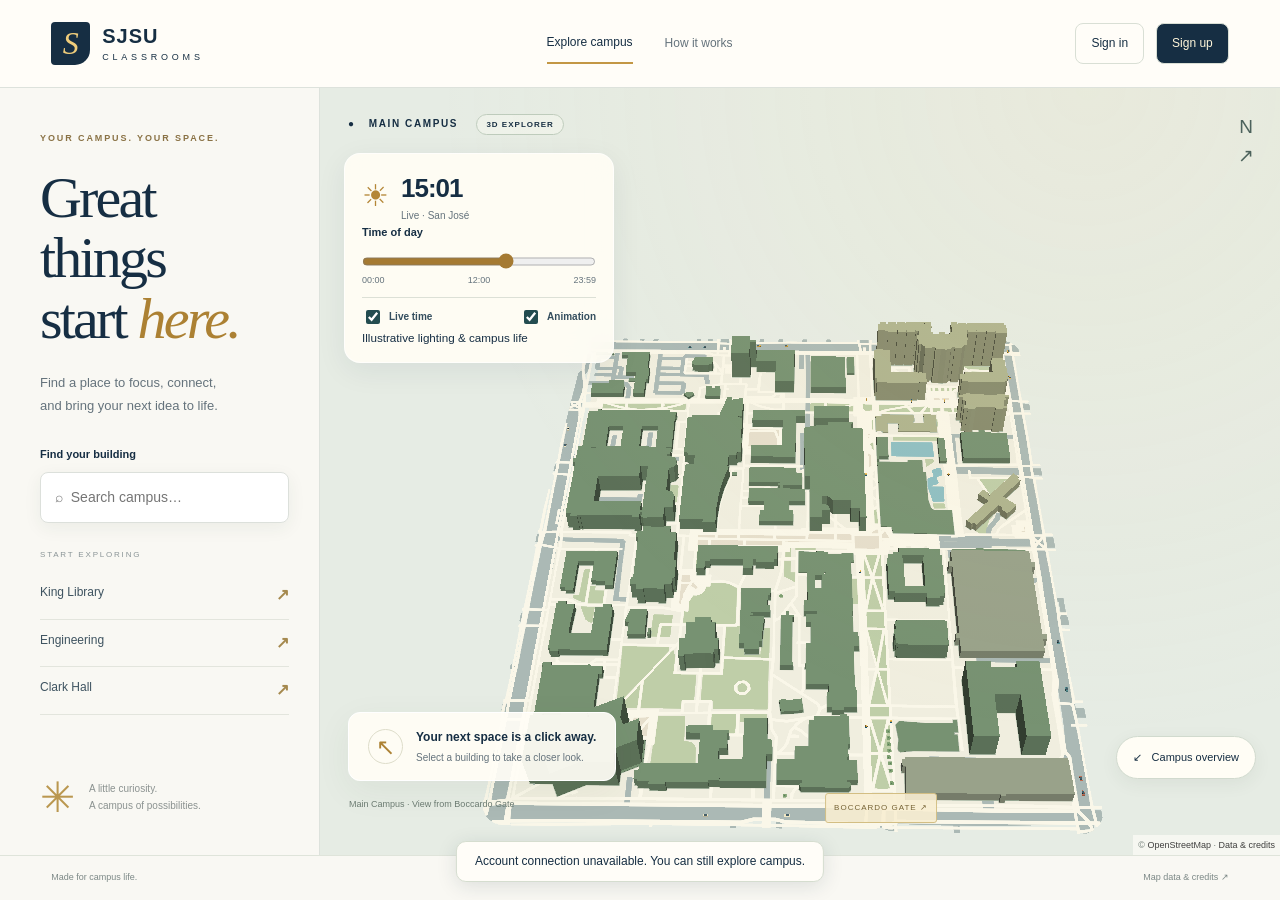
==== commit 9b793a6d: "Submit button and text field appear, but not working" ====
--- a/src/main/webapp/index.html
+++ b/src/main/webapp/index.html
@@ -111,7 +111,24 @@
           <div id="floors" aria-label="Building floors"></div>
           <p id="floor-message" role="status"></p>
           <!-- Reserved for a future review feature. Do not insert fake ratings or reviews. -->
-          <section class="review-section" aria-labelledby="reviews-heading"><h3 id="reviews-heading">Reviews</h3><div class="review-space" id="building-reviews"></div></section>
+          
+          <section class="review-section" aria-labelledby="reviews-heading">
+            <h3 id="reviews-heading">Reviews</h3>
+            <div id="building-reviews"></div>
+            <form id="review-form">
+            <label for="review-text">Write a review</label>
+            <textarea
+                id="review-text"
+                name="writtenReview"
+                maxlength="1000"
+                required
+          ></textarea>
+          <button type="submit" class="primary">Submit Review</button>
+            <p id="review-message" role="status"></p>
+            </form>
+          </section>
+
+
           <details>
             <summary>About this building’s data</summary>
             <p id="floor-note"></p>
@@ -279,5 +296,6 @@
     <script src="js/campus-life.js"></script>
     <script src="js/app.js"></script>
     <script src="js/auth.js"></script>
+    <script src="js/review.js"></script>
   </body>
 </html>
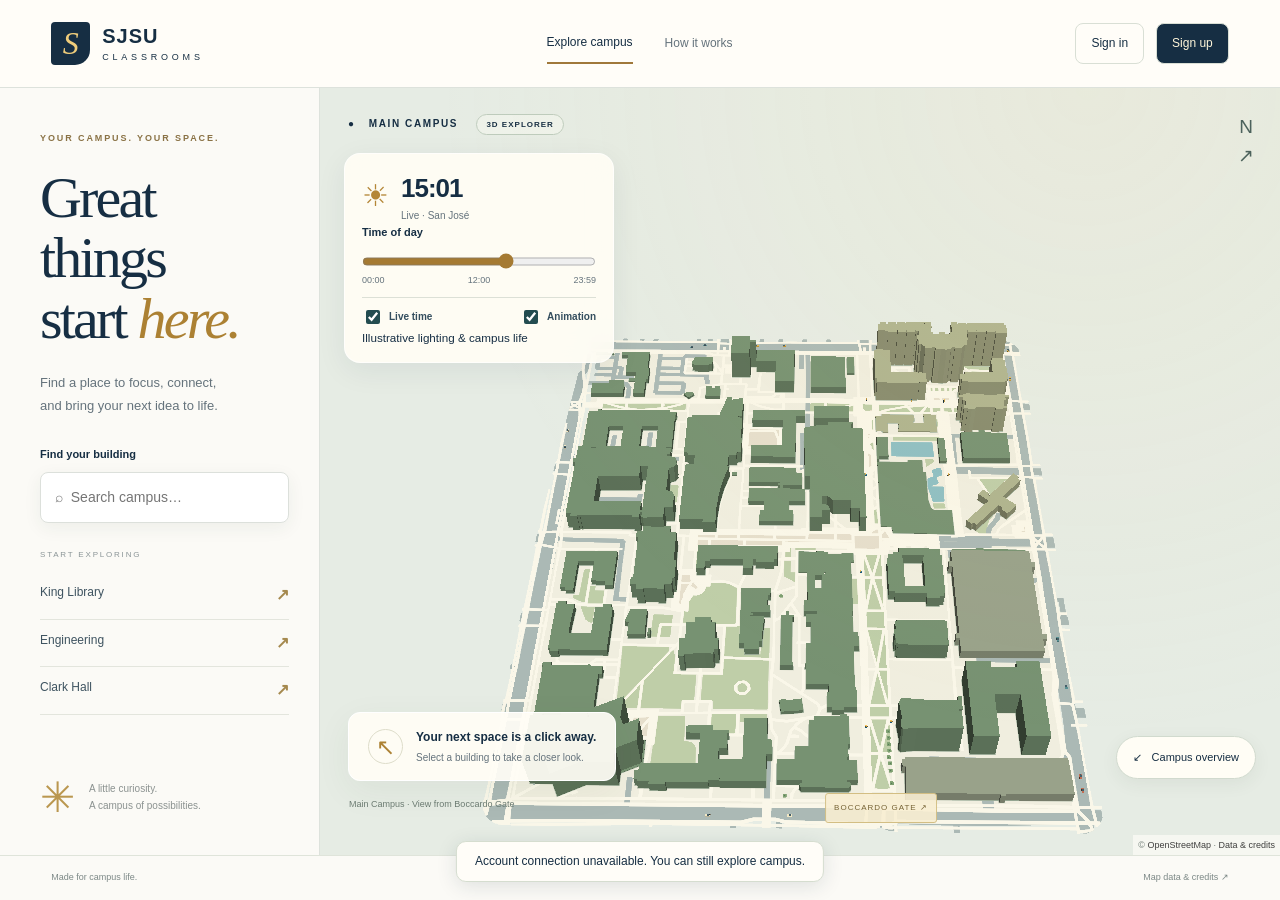
==== commit 71ee6af6: "Add building reviews, photos and floor browsing" ====
--- a/src/main/webapp/index.html
+++ b/src/main/webapp/index.html
@@ -10,9 +10,10 @@
     <meta name="viewport" content="width=device-width,initial-scale=1" />
     <title>SJSUClassrooms · Find your place</title>
     <link href="vendor/maplibre-gl.css" rel="stylesheet" />
-    <link href="css/style.css" rel="stylesheet" />
-    <link href="css/auth.css" rel="stylesheet" />
-    <link href="css/campus.css" rel="stylesheet" />
+    <link href="css/style.css?v=buildings-20261025-3" rel="stylesheet" />
+    <link href="css/auth.css?v=buildings-20261025-3" rel="stylesheet" />
+    <link href="css/campus.css?v=buildings-20261025-3" rel="stylesheet" />
+    <link href="css/explorer.css?v=buildings-20261025-3" rel="stylesheet" />
   </head>
   <body>
     <!-- Header: guest buttons and signed-in controls. auth.js switches between them. -->
@@ -107,41 +108,46 @@
           <!-- A fresh image element is created per selection to avoid stale image callbacks. -->
           <figure class="building-photo" id="building-photo" hidden></figure>
           <p id="photo-status" class="photo-status" hidden role="status"></p>
-          <p id="floor-summary"></p>
-          <div id="floors" aria-label="Building floors"></div>
-          <p id="floor-message" role="status"></p>
-          <!-- Reserved for a future review feature. Do not insert fake ratings or reviews. -->
-          
+          <p id="building-data-note" class="data-note"></p>
+          <div class="building-actions">
+            <button id="change-building" type="button">← Change building</button>
+            <button id="write-review" class="primary" type="button">Write a review ↗</button>
+            <button id="browse-rooms" class="rooms-action" type="button">Explore floors &amp; rooms <span>→</span></button>
+          </div>
+          <p id="exploration-note" class="data-note" hidden>Reviews are open for this building. Floor and room exploration is available for teaching buildings only.</p>
           <section class="review-section" aria-labelledby="reviews-heading">
-            <h3 id="reviews-heading">Reviews</h3>
+            <div class="review-heading"><div><span class="eyebrow">SHARED BY YOUR COMMUNITY</span><h3 id="reviews-heading">Campus voices</h3></div>
+              <label class="sort-label">Sort<select id="review-sort"><option value="newest">Newest first</option><option value="oldest">Oldest first</option></select></label>
+            </div>
+            <p id="review-status" role="status"></p>
             <div id="building-reviews"></div>
-            <form id="review-form">
-            <label for="review-text">Write a review</label>
-            <textarea
-                id="review-text"
-                name="writtenReview"
-                maxlength="1000"
-                required
-          ></textarea>
-          <button type="submit" class="primary">Submit Review</button>
-            <p id="review-message" role="status"></p>
-            </form>
+            <button id="review-more" type="button" hidden>Load more reviews</button>
+            <button id="review-retry" type="button" hidden>Try again</button>
           </section>
-
-
-          <details>
-            <summary>About this building’s data</summary>
-            <p id="floor-note"></p>
-            <a id="floor-source" target="_blank" rel="noreferrer"
-              >View floor-count source ↗</a
-            >
-          </details>
         </aside>
+      </section>
+      <section id="indoor-view" hidden aria-labelledby="indoor-title">
+        <button id="back-building" class="back-link" type="button">← Back to building</button>
+        <div class="indoor-hero">
+          <div><span class="eyebrow">A CLOSER LOOK INSIDE</span><h1 id="indoor-title" tabindex="-1"></h1><p>Find your floor.<br><em>Discover your next space.</em></p><p class="data-note">Room directory · not live classroom availability</p></div>
+          <figure id="lobby-photo"></figure>
+        </div>
+        <div class="indoor-layout">
+          <nav class="floor-nav" aria-label="Choose a floor"><span class="eyebrow">EXPLORE BY LEVEL</span><div id="floor-list"></div></nav>
+          <section class="floor-content" aria-labelledby="floor-title">
+            <h2 id="floor-title">Choose a floor</h2><p id="plan-note" class="data-note"></p>
+            <a id="plan-source" target="_blank" rel="noreferrer" hidden>View university source ↗</a>
+            <a id="plan-large" target="_blank" rel="noreferrer" hidden>Open larger plan ↗</a>
+            <div class="floor-workspace"><div><div id="plan-frame"></div><p id="plan-status" role="status"></p></div>
+            <div><label for="room-search">Find a room</label><input id="room-search" type="search" placeholder="Room number…"><div id="room-list"></div></div></div>
+          </section>
+        </div>
+        <section id="classroom-preview" hidden aria-labelledby="classroom-title"><span class="eyebrow">CLASSROOM REVIEWS · COMING SOON</span><h2 id="classroom-title" tabindex="-1"></h2><p>Room experiences will appear here when classroom reviews are available.</p><fieldset disabled><legend>Review preview</legend><label for="classroom-draft">Your classroom experience</label><textarea id="classroom-draft" placeholder="What would you tell another Spartan?" maxlength="1000"></textarea><button type="button">Classroom reviews are not available yet</button></fieldset></section>
       </section>
     </main>
     <footer>
       <span>Made for campus life.</span
-      ><span>Explore → Choose a building → Find your floor</span
+      ><span>Explore → Read reviews → Discover rooms</span
       ><a href="sources.html" target="_blank" rel="noreferrer"
         >Map data & credits ↗</a
       >
@@ -159,7 +165,7 @@
         <p id="dialog-copy">Would you like to explore this building?</p>
         <strong id="confirm-name"></strong>
         <p class="dialog-note">
-          View its photo and explore the floor preview.
+          Read community reviews and explore its rooms.
         </p>
         <div class="dialog-actions">
           <button value="cancel" autofocus>Keep exploring</button
@@ -176,7 +182,8 @@
         <ol>
           <li>Search for a building or select one on the map.</li>
           <li>Confirm to zoom in and view available building information.</li>
-          <li>Use the clock to preview campus by day or night. Reviews will arrive later.</li>
+          <li>Read building reviews, or sign in to share your experience.</li>
+        <li>Explore floors and room plans. Classroom reviews are coming soon.</li>
         </ol>
         <button class="primary" value="close">Let’s explore</button>
       </form>
@@ -285,17 +292,19 @@
         Class project account. Email ownership is not verified.
       </p>
     </dialog>
+    <dialog id="review-dialog" aria-labelledby="review-dialog-title"><button id="review-close" class="close" type="button" aria-label="Close review">×</button><span class="eyebrow">YOUR EXPERIENCE MATTERS</span><h2 id="review-dialog-title">Share your perspective.</h2><p id="review-target"></p><form id="review-form"><label for="review-text">What should other Spartans know?</label><textarea id="review-text" name="writtenReview" required maxlength="1000" rows="6" placeholder="Tell us about the study spaces, atmosphere, or your experience here…"></textarea><div class="editor-meta"><small>Be helpful. Be respectful. Keep personal details private.</small><output id="review-length">0 / 1,000</output></div><p id="review-message" role="status"></p><button id="review-submit" type="submit" class="primary">Publish review ↗</button></form></dialog>
+    <dialog id="delete-dialog" aria-labelledby="delete-title"><h2 id="delete-title">Delete your review?</h2><p>This removes your review from this building.</p><form method="dialog"><button value="cancel">Keep review</button><button value="delete" class="primary">Delete review</button></form></dialog>
     <!-- Load the map library first, data second, and behavior scripts last. -->
     <script src="vendor/maplibre-gl.js"></script>
-    <script src="data/main-scene.js"></script>
-    <script src="data/floor-data.js"></script>
-    <script src="data/floor-options.js"></script>
-    <script src="data/building-photos.js"></script>
-    <script src="js/campus-time.js"></script>
-    <script src="js/building-photo.js"></script>
-    <script src="js/campus-life.js"></script>
-    <script src="js/app.js"></script>
-    <script src="js/auth.js"></script>
-    <script src="js/review.js"></script>
+    <script src="data/main-scene.js?v=buildings-20261025-3"></script>
+    <script src="data/building-photos.js?v=buildings-20261025-3"></script>
+    <script src="data/building-directory.js?v=buildings-20261025-3"></script>
+    <script src="js/campus-time.js?v=buildings-20261025-3"></script>
+    <script src="js/building-photo.js?v=buildings-20261025-3"></script>
+    <script src="js/campus-life.js?v=buildings-20261025-3"></script>
+    <script src="js/app.js?v=buildings-20261025-3"></script>
+    <script src="js/auth.js?v=buildings-20261025-3"></script>
+    <script src="js/review.js?v=buildings-20261025-3"></script>
+    <script src="js/building-browser.js?v=buildings-20261025-3"></script>
   </body>
 </html>
--- a/src/main/webapp/css/style.css
+++ b/src/main/webapp/css/style.css
@@ -360,34 +360,11 @@
   color: #6d7c7b;
   font-size: 24px;
 }
-#floor-summary {
-  font-size: 12px;
-  color: var(--muted);
-}
-#floors {
-  display: grid;
-  grid-template-columns: repeat(4, 1fr);
-  gap: 7px;
-  margin: 18px 0;
-}
-#floors button {
-  padding: 9px 0;
-  background: #f0f2eb;
-  border: 1px solid #dde1d5;
-  border-radius: 6px;
-  color: var(--ink);
-  font-size: 11px;
-}
-#floors button[aria-pressed="true"] {
-  background: var(--ink);
-  color: #ffe4a6;
-  border-color: var(--ink);
-}
-#floor-message {
-  font-size: 11px;
-  color: #5a6d6d;
-  min-height: 34px;
-}
+
+
+
+
+
 .coming-soon {
   padding-top: 15px;
   border-top: 1px solid #e1e4dc;
@@ -658,18 +635,9 @@
     font-size: 21px;
     margin: 9px 0;
   }
-  #floors {
-    grid-template-columns: repeat(8, 1fr);
-    margin: 10px 0;
-    gap: 5px;
-  }
-  #floor-summary {
-    margin: 5px 0;
-  }
-  #floor-message {
-    min-height: 0;
-    margin: 8px 0;
-  }
+
+
+
   .coming-soon {
     margin: 8px 0;
     padding-top: 8px;
--- a/src/main/webapp/css/explorer.css
+++ b/src/main/webapp/css/explorer.css
@@ -0,0 +1,55 @@
+/* Warm stone, deep green and restrained gold keep the campus at the center. */
+:root{--paper:#fbfaf6;--deep:#183d36;--gold:#a0783b;--line:#dedfd5}
+[hidden]{display:none!important}
+button,a,input,textarea,select{touch-action:manipulation}
+button:focus-visible,a:focus-visible,select:focus-visible{outline:3px solid #aa7d35;outline-offset:3px}
+body.building-open #explore{grid-template-columns:1fr;height:auto;max-height:none}
+body.building-open .intro{display:none}
+body.building-open .map-area{height:max(820px,calc(100svh - 88px));min-height:820px}
+#detail{width:420px;right:24px;top:78px;max-height:calc(100% - 115px);padding:30px;border-radius:22px;background:#fbfaf6f5;border:1px solid #ffffffba;box-shadow:0 20px 80px #173f3520;scrollbar-width:thin}
+#detail h2{font-size:32px;letter-spacing:-1px;max-width:330px;line-height:1.14}
+#detail .building-photo{margin:18px 0 10px}
+#detail .building-photo img{height:175px;width:100%;object-fit:cover;border-radius:12px}
+#detail .building-photo figcaption{font-size:10px;line-height:1.5;color:#65716b}
+.data-note{font-size:12px!important;line-height:1.65;color:#65716b}
+.building-actions{display:grid;grid-template-columns:1fr 1fr;gap:8px;margin:20px 0 28px}
+.building-actions button{padding:12px;font-size:12px;border:1px solid var(--line);border-radius:9px;background:transparent;color:var(--deep)}
+.building-actions .primary{background:var(--deep);color:#fff;border-color:var(--deep)}
+.building-actions .rooms-action{grid-column:1/-1;text-align:left;background:#eeeee4;padding:15px}.rooms-action span{float:right}
+.review-section{border-top:1px solid var(--line);padding-top:24px;margin-top:0;min-height:200px}
+.review-heading{display:flex;align-items:center;justify-content:space-between;gap:8px}.review-heading h3{font:25px Georgia;margin:8px 0}
+.review-heading .eyebrow{font-size:8px;letter-spacing:1.4px}.sort-label{font-size:10px;color:#64716b;display:flex;flex-direction:column;gap:4px}
+select{font:inherit;border:1px solid var(--line);border-radius:6px;padding:7px;background:var(--paper);color:var(--deep)}
+#review-status{font-size:12px;line-height:1.7;color:#62716a;margin:15px 0}
+.review-card{border-top:1px solid #e5e5dd;padding:20px 0;animation:review-in .25s ease-out}.review-card p{font-size:13px;line-height:1.8;white-space:pre-wrap;overflow-wrap:anywhere;color:#304c43;margin:12px 0}
+.review-author{display:flex;gap:10px;align-items:center}.avatar{width:36px;height:36px;display:grid;place-items:center;background:#e4e9dd;border-radius:50%;color:#365d4e;font:18px Georgia}
+.review-author strong{display:block;font-size:12px}.review-author time{display:block;margin-top:4px;font-size:10px;color:#79827b}
+.review-tools{display:flex;gap:14px}.review-tools button{font-size:11px;border:0;background:none;padding:4px 0;color:#516d60;text-decoration:underline;text-underline-offset:3px}
+#review-more,#review-retry{border:1px solid var(--line);background:transparent;border-radius:8px;padding:11px 20px;color:var(--deep)}
+#review-dialog{width:min(560px,calc(100vw - 32px));padding:36px;border:1px solid #e4e3d8;border-radius:22px;background:var(--paper);color:var(--deep);max-height:90vh;overflow:auto}
+#review-dialog h2{font-size:34px;letter-spacing:-1px;margin-top:14px}#review-target{font-size:14px;color:#6c795f}
+#review-form{display:block}#review-form label{display:block;text-align:left;font-size:13px;margin:24px 0 10px}
+textarea{box-sizing:border-box;display:block;width:100%;font-family:inherit;font-size:14px;line-height:1.65;border:1px solid #ccd3c6;border-radius:10px;padding:14px;background:white;color:#25463c;resize:vertical;min-height:130px}
+textarea:focus{outline:2px solid #a7bda9;outline-offset:2px}.editor-meta{display:flex;justify-content:space-between;gap:15px;margin-top:10px;color:#788174}.editor-meta small{max-width:270px;font-size:11px;line-height:1.5}.editor-meta output{font-size:10px;white-space:nowrap}#review-message{font-size:12px;line-height:1.6}#review-submit{width:100%;padding:14px;border-radius:9px;margin-top:16px}
+#delete-dialog{padding:30px;border-radius:18px;border:0;background:var(--paper)}#delete-dialog button{padding:12px;margin:10px 8px 0 0;border:1px solid var(--line);border-radius:8px}
+body.indoor-open #explore{display:block;padding:32px 5vw 60px;background:var(--paper)}body.indoor-open .map-area,body.indoor-open .intro{display:none}
+#indoor-view{max-width:1450px;margin:auto;color:var(--deep)}.back-link{border:0;background:none;color:var(--deep);padding:8px 0;font-size:13px;margin-bottom:28px}
+.indoor-hero{display:grid;grid-template-columns:1.1fr 1fr;gap:50px;align-items:center;padding-bottom:45px;border-bottom:1px solid var(--line)}.indoor-hero h1{font:clamp(32px,4vw,62px)/1.05 Georgia;margin:20px 0;letter-spacing:-2px}.indoor-hero p{font-size:18px;line-height:1.6}.indoor-hero em{font-family:Georgia;color:#8b713f}.indoor-hero figure{margin:0;min-width:0}.interior-image{height:290px;border-radius:18px;overflow:hidden;background:#e4e7db;position:relative}.interior-image img{width:100%;height:100%;object-fit:cover}.rotated-photo img{position:absolute;width:290px;height:100%;min-height:450px;left:50%;top:50%;transform:translate(-50%,-50%) rotate(90deg);object-fit:cover}.indoor-hero figcaption{font-size:11px;color:#6f7b70;line-height:1.5;margin-top:12px}.indoor-hero figcaption a{display:block;margin-top:5px;color:#536e5a}.lobby-placeholder{display:grid;place-items:center;height:290px;background:#e9ecdf;border-radius:18px;color:#79856d;font:20px Georgia;text-align:center;padding:20px}
+.indoor-layout{display:grid;grid-template-columns:175px minmax(0,1fr);gap:35px;padding-top:35px}.floor-nav{display:block;align-self:start}.floor-nav .eyebrow{font-size:9px}.floor-nav button{display:block;width:100%;padding:13px 15px;margin-top:8px;text-align:left;border:1px solid transparent;border-radius:8px;background:transparent;color:#4b6354;font-size:13px}.floor-nav button[aria-pressed=true]{background:var(--deep);color:white}.floor-nav p{font-size:13px;line-height:1.7}
+.floor-content h2{font-size:30px;margin:0 0 10px}.floor-content>a{font-size:12px;color:#7d6539}.floor-workspace{display:grid;grid-template-columns:minmax(0,1fr) 220px;gap:24px;margin-top:24px}#plan-frame{position:relative;background:white;border:1px solid var(--line);border-radius:12px;overflow:hidden}#plan-frame>img{display:block;width:100%;height:auto}.plan-placeholder{min-height:300px;display:grid;place-items:center;padding:35px;color:#7b8476;text-align:center;background:repeating-linear-gradient(0deg,#f1f2e9,#f1f2e9 29px,#e8ebe0 30px)}
+.room-pin{position:absolute;transform:translate(-50%,-50%);border:1px solid #fff;border-radius:20px;font-size:10px;padding:4px 6px;background:#224d40e8;color:white;box-shadow:0 2px 7px #0003}.room-pin[aria-pressed=true]{background:#a47120;outline:3px solid #e2b865;z-index:2}
+.floor-workspace label{font-size:12px;display:block;margin-bottom:8px}#room-search{width:100%;box-sizing:border-box;padding:12px;border:1px solid var(--line);border-radius:8px;background:white;color:var(--deep)}#room-list{max-height:650px;overflow:auto;margin-top:12px}.room-card{width:100%;border:1px solid var(--line);border-radius:8px;padding:13px;margin-bottom:8px;text-align:left;background:white;color:var(--deep)}.room-card strong{display:block;font-size:13px}.room-card small{display:block;font-size:10px;line-height:1.5;color:#75816c;margin-top:5px}.room-card[aria-pressed=true]{border-color:#927644;background:#f4efdf}.empty-state,#plan-status{font-size:12px;line-height:1.7;color:#75816c}
+#classroom-preview{margin:40px 0 0 210px;padding:30px;background:#eef0e6;border:1px solid #dde2d2;border-radius:16px}#classroom-preview p{font-size:14px;line-height:1.7}#classroom-preview fieldset{border:0;padding:0;opacity:.65}#classroom-preview legend{font-size:12px;margin-bottom:12px}#classroom-preview label{font-size:12px;display:block;margin:10px 0}#classroom-preview button{padding:12px;border:1px solid var(--line);border-radius:8px;margin-top:12px}
+@keyframes review-in{from{opacity:0;transform:translateY(6px)}to{opacity:1;transform:none}}
+@media(max-width:1000px){body.building-open .map-area{height:1100px;min-height:1100px}#detail{top:430px;bottom:auto;left:20px;right:20px;width:auto;max-height:620px}body.building-open .time-panel{transform:scale(.8);transform-origin:top left}.indoor-hero{gap:25px}.floor-workspace{grid-template-columns:1fr}.indoor-layout{grid-template-columns:140px minmax(0,1fr);gap:20px}#room-list{display:grid;grid-template-columns:repeat(3,1fr);gap:8px;max-height:300px}#classroom-preview{margin-left:160px}}
+@media(max-width:600px){.indoor-hero{grid-template-columns:1fr}.indoor-hero h1{letter-spacing:-1px}.interior-image,.lobby-placeholder{height:220px}.indoor-layout{display:block}.floor-nav{margin-bottom:25px}.floor-nav>div{display:flex;overflow:auto;gap:5px}.floor-nav button{white-space:nowrap;width:auto}.floor-workspace{gap:20px}#room-list{grid-template-columns:repeat(2,1fr)}#classroom-preview{margin-left:0;padding:20px}#detail{padding:22px;left:12px;right:12px}.review-heading{align-items:flex-start}#review-dialog{padding:24px}#review-dialog h2{font-size:29px}}
+@media(prefers-reduced-motion:reduce){.review-card{animation:none}}
+/* The selected view owns its layout, including the older campus stylesheet's mobile rules. */
+body.building-open #map,body.building-open .campus-sky{height:100%;bottom:0}
+body.building-open #detail{position:absolute;margin:0}
+#plan-large{display:inline-block;margin-left:18px}
+@media(max-width:1000px){body.building-open .map-area{overflow:hidden}body.building-open .map-area .reset{top:370px;bottom:auto}body.building-open .map-credit{display:none}body.building-open .time-panel{top:45px}}
+.building-outline{display:block;width:100%;height:175px;border-radius:12px;background:linear-gradient(135deg,#e7ede5,#f5f1e6)}
+.building-outline path{fill:#406658;stroke:#a88343;stroke-width:3;stroke-linejoin:round}
+.building-outline text{fill:#4d6257;font:11px sans-serif;letter-spacing:2px}
+#detail .building-photo img.location-image{object-fit:contain;background:#f0f0ea}
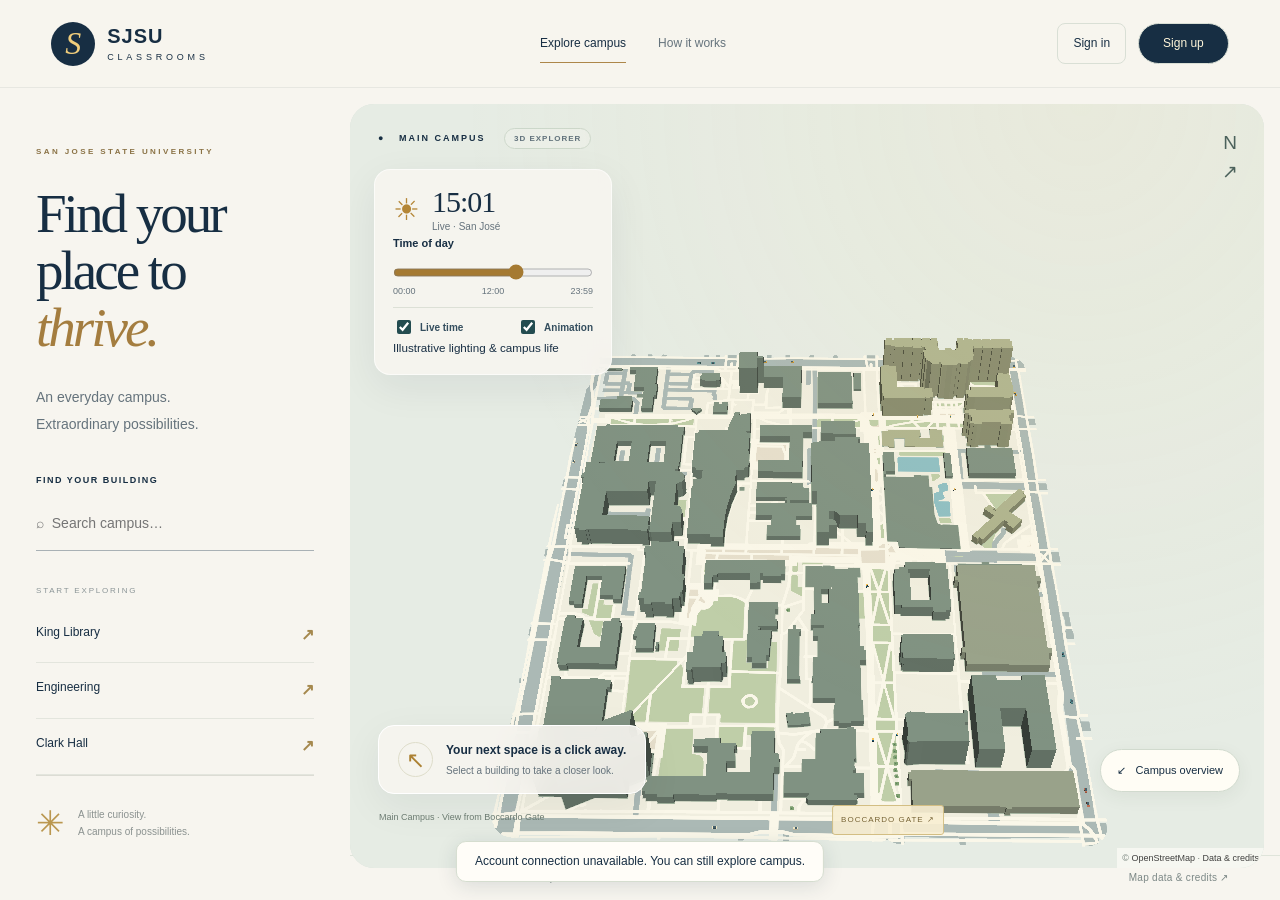
==== commit 9e4fc486: "Save Duncan Hall demo before schema alignment" ====
--- a/src/main/webapp/index.html
+++ b/src/main/webapp/index.html
@@ -10,10 +10,11 @@
     <meta name="viewport" content="width=device-width,initial-scale=1" />
     <title>SJSUClassrooms · Find your place</title>
     <link href="vendor/maplibre-gl.css" rel="stylesheet" />
-    <link href="css/style.css?v=buildings-20261025-3" rel="stylesheet" />
-    <link href="css/auth.css?v=buildings-20261025-3" rel="stylesheet" />
-    <link href="css/campus.css?v=buildings-20261025-3" rel="stylesheet" />
-    <link href="css/explorer.css?v=buildings-20261025-3" rel="stylesheet" />
+    <link href="css/style.css?v=duncan-20261026-3" rel="stylesheet" />
+    <link href="css/auth.css?v=duncan-20261026-3" rel="stylesheet" />
+    <link href="css/campus.css?v=duncan-20261026-3" rel="stylesheet" />
+    <link href="css/explorer.css?v=duncan-20261026-3" rel="stylesheet" />
+    <link href="css/atelier.css?v=duncan-20261026-3" rel="stylesheet" />
   </head>
   <body>
     <!-- Header: guest buttons and signed-in controls. auth.js switches between them. -->
@@ -36,10 +37,10 @@
     <!-- Main content: building search and the campus map. -->
     <main id="explore">
       <section class="intro">
-        <span class="eyebrow">YOUR CAMPUS. YOUR SPACE.</span>
-        <h1>Great things <br />start <em>here.</em></h1>
+        <span class="eyebrow">SAN JOSE STATE UNIVERSITY</span>
+        <h1>Find your <br />place to <em>thrive.</em></h1>
         <p>
-          Find a place to focus, connect,<br />and bring your next idea to life.
+          An everyday campus. <br />Extraordinary possibilities.
         </p>
         <div class="search-box">
           <label for="search">Find your building</label
@@ -69,6 +70,7 @@
           role="region"
           aria-label="Interactive SJSU Main Campus map"
         ></div>
+        <div id="building-hover" role="tooltip" hidden></div>
         <div class="map-heading">
           ● &nbsp; MAIN CAMPUS <span>3D EXPLORER</span>
         </div>
@@ -142,6 +144,18 @@
             <div><label for="room-search">Find a room</label><input id="room-search" type="search" placeholder="Room number…"><div id="room-list"></div></div></div>
           </section>
         </div>
+        <section id="duncan-classroom" hidden aria-labelledby="duncan-title">
+          <span class="eyebrow">DUNCAN HALL · CLASSROOM DETAILS</span>
+          <h2 id="duncan-title" tabindex="-1"></h2>
+          <p id="duncan-status" role="status"></p>
+          <p id="duncan-provenance" class="data-note"></p>
+          <div id="duncan-features" class="feature-grid"></div>
+          <h3>Classroom reviews</h3>
+          <div id="duncan-reviews"></div>
+          <p class="data-note">Showing up to 100 latest reviews. Writing classroom reviews is coming soon.</p>
+          <button type="button" disabled>Write a classroom review · Coming soon</button>
+          <a id="duncan-search-link" href="classrooms">Open classroom search ↗</a>
+        </section>
         <section id="classroom-preview" hidden aria-labelledby="classroom-title"><span class="eyebrow">CLASSROOM REVIEWS · COMING SOON</span><h2 id="classroom-title" tabindex="-1"></h2><p>Room experiences will appear here when classroom reviews are available.</p><fieldset disabled><legend>Review preview</legend><label for="classroom-draft">Your classroom experience</label><textarea id="classroom-draft" placeholder="What would you tell another Spartan?" maxlength="1000"></textarea><button type="button">Classroom reviews are not available yet</button></fieldset></section>
       </section>
     </main>
@@ -296,15 +310,16 @@
     <dialog id="delete-dialog" aria-labelledby="delete-title"><h2 id="delete-title">Delete your review?</h2><p>This removes your review from this building.</p><form method="dialog"><button value="cancel">Keep review</button><button value="delete" class="primary">Delete review</button></form></dialog>
     <!-- Load the map library first, data second, and behavior scripts last. -->
     <script src="vendor/maplibre-gl.js"></script>
-    <script src="data/main-scene.js?v=buildings-20261025-3"></script>
-    <script src="data/building-photos.js?v=buildings-20261025-3"></script>
-    <script src="data/building-directory.js?v=buildings-20261025-3"></script>
-    <script src="js/campus-time.js?v=buildings-20261025-3"></script>
-    <script src="js/building-photo.js?v=buildings-20261025-3"></script>
-    <script src="js/campus-life.js?v=buildings-20261025-3"></script>
-    <script src="js/app.js?v=buildings-20261025-3"></script>
-    <script src="js/auth.js?v=buildings-20261025-3"></script>
-    <script src="js/review.js?v=buildings-20261025-3"></script>
-    <script src="js/building-browser.js?v=buildings-20261025-3"></script>
+    <script src="data/main-scene.js?v=duncan-20261026-3"></script>
+    <script src="data/building-photos.js?v=duncan-20261026-3"></script>
+    <script src="data/building-directory.js?v=duncan-20261026-3"></script>
+    <script src="js/campus-time.js?v=duncan-20261026-3"></script>
+    <script src="js/building-photo.js?v=duncan-20261026-3"></script>
+    <script src="js/campus-life.js?v=duncan-20261026-3"></script>
+    <script src="js/app.js?v=duncan-20261026-3"></script>
+    <script src="js/auth.js?v=duncan-20261026-3"></script>
+    <script src="js/review.js?v=duncan-20261026-3"></script>
+    <script src="js/duncan-classrooms.js?v=duncan-20261026-3"></script>
+    <script src="js/building-browser.js?v=duncan-20261026-3"></script>
   </body>
 </html>
--- a/src/main/webapp/css/explorer.css
+++ b/src/main/webapp/css/explorer.css
@@ -53,3 +53,16 @@
 .building-outline path{fill:#406658;stroke:#a88343;stroke-width:3;stroke-linejoin:round}
 .building-outline text{fill:#4d6257;font:11px sans-serif;letter-spacing:2px}
 #detail .building-photo img.location-image{object-fit:contain;background:#f0f0ea}
+
+#duncan-classroom { margin:40px 0 0 210px; padding:30px; border:1px solid var(--line); border-radius:18px; background:var(--paper); }
+#duncan-classroom h2 { font:32px Georgia,serif; }
+.feature-grid { display:grid; grid-template-columns:repeat(3,minmax(0,1fr)); gap:12px; margin:22px 0 30px; }
+.feature-item { padding:18px; border:1px solid var(--line); border-radius:12px; background:#fff; }
+.feature-item strong,.feature-item span { display:block; }
+.feature-item span { margin-top:6px; font-size:12px; color:#65737c; }
+.rating-list { display:flex; flex-wrap:wrap; gap:8px; margin-top:12px; }
+.rating-list span { padding:5px 10px; background:#e9eee9; border-radius:6px; font-size:12px; }
+#duncan-classroom > button { padding:12px; margin-right:14px; border:1px solid var(--line); border-radius:8px; }
+#duncan-classroom > a { display:inline-block; margin-top:14px; }
+@media(max-width:1000px) { #duncan-classroom { margin-left:160px; } .feature-grid { grid-template-columns:repeat(2,minmax(0,1fr)); } }
+@media(max-width:600px) { #duncan-classroom { margin-left:0; padding:20px; } .feature-grid { grid-template-columns:1fr; } }
--- a/src/main/webapp/css/atelier.css
+++ b/src/main/webapp/css/atelier.css
@@ -0,0 +1,86 @@
+/* Presentation only. Account and review behavior stays in its existing files. */
+:root { --paper:#f7f5ef; --deep:#172e43; --ink:#172e43; --gold:#ad8749; --line:#dcdcd4; }
+body,footer { background:var(--paper); }
+header { background:#f7f5eff5; border-bottom:1px solid #172e4312; }
+.brand-icon { border-radius:50%; width:44px; height:44px; background:var(--deep); }
+header nav a { border-bottom-width:1px; }
+header .primary { border-radius:30px; padding-inline:24px; }
+#explore { grid-template-columns:350px minmax(0,1fr); min-height:760px; }
+.intro { padding:58px 36px 34px; background:var(--paper); border:0; }
+.intro .eyebrow { font-size:8px; letter-spacing:2.4px; }
+.intro h1 { font:normal clamp(48px,4.3vw,72px)/1.03 Georgia,serif; letter-spacing:-3px; margin:28px 0; }
+.intro h1 em { display:block; color:#a47d3f; }
+.intro > p { font-size:14px; line-height:1.9; margin-bottom:36px; }
+.search-box label { text-transform:uppercase; letter-spacing:1.5px; font-size:9px; }
+#search { border-radius:0; border:0; border-bottom:1px solid #a9b1b5; background:transparent; padding:16px 0; box-shadow:none; }
+#search:focus-visible { outline:2px solid var(--gold); outline-offset:5px; }
+.quick-links { margin-top:34px; }
+.quick-links button { padding:15px 0; color:var(--deep); }
+.quick-links button b { transition:transform .3s ease; }
+.quick-links button:hover b { transform:translate(4px,-3px); }
+.intro-footer { border-top:1px solid var(--line); margin-top:auto; padding-top:20px; }
+.intro-footer > span { font-size:34px; }
+.map-area { border-radius:24px; margin:16px 16px 16px 0; box-shadow:inset 0 0 0 1px #172e4310; }
+.map-heading { letter-spacing:2px; font-size:9px; }
+.map-heading span { font-size:8px; opacity:.65; }
+.time-panel { width:238px; padding:15px 18px; background:#f7f5efe8; border:1px solid #fff9; border-radius:16px; box-shadow:0 12px 40px #10233712; }
+.time-top output { font:30px Georgia,serif; letter-spacing:-1px; }
+.map-caption { border-radius:16px; background:#f7f5efe8; backdrop-filter:blur(12px); box-shadow:0 12px 40px #10233710; }
+.reset { border-radius:30px; }
+.building-label { background:#172e43!important; color:#f8f2df!important; border:1px solid #c9a868!important; box-shadow:0 8px 30px #10233725; }
+#building-hover { position:absolute; z-index:5; top:0; left:0; max-width:220px; padding:10px 14px; background:#172e43f2; border:1px solid #c9a86880; color:#fff8e9; border-radius:9px; box-shadow:0 6px 24px #10233720; font-size:11px; pointer-events:none; }
+body.building-open .map-area { margin:16px; height:max(820px,calc(100svh - 120px)); }
+#detail { background:#f8f6f0f5; border:1px solid #fff; box-shadow:0 24px 80px #10233722; }
+#detail h2 { font-family:Georgia,serif; font-weight:normal; font-size:36px; color:var(--deep); }
+#detail .building-photo img { height:200px; border-radius:12px; }
+.building-actions .rooms-action { background:#e9e9e0; }
+.building-actions button { transition:background .2s,transform .2s; }
+.building-actions button:hover { background:#e2e4dd; transform:translateY(-2px); }
+.building-actions .primary:hover { background:#294b65; }
+.review-card p { color:#364956; }
+.avatar { background:#e7e9e5; color:var(--deep); }
+.indoor-hero { gap:70px; padding-block:10px 48px; }
+.indoor-hero .interior-image { height:360px; border-radius:20px; }
+dialog::backdrop { background:#0e233b75; backdrop-filter:blur(7px); }
+dialog[open] { animation:atelier-dialog .35s cubic-bezier(.2,.8,.2,1) both; }
+body.building-open #detail { animation:atelier-reveal .65s .15s cubic-bezier(.16,1,.3,1) both; }
+#indoor-view:not([hidden]) .indoor-hero { animation:atelier-reveal .6s ease both; }
+#plan-frame > img { animation:atelier-dialog .4s ease both; }
+.intro > .eyebrow,.intro h1,.intro > p,.search-box,.quick-links { animation:atelier-reveal .75s cubic-bezier(.16,1,.3,1) both; }
+.intro h1 { animation-delay:.08s; }
+.intro > p { animation-delay:.16s; }
+.search-box { animation-delay:.24s; }
+.quick-links { animation-delay:.32s; }
+footer { font-size:10px; letter-spacing:.3px; }
+@keyframes atelier-reveal { from { opacity:0; transform:translateY(22px); } to { opacity:1; transform:none; } }
+@keyframes atelier-dialog { from { opacity:0; transform:translateY(10px) scale(.98); } to { opacity:1; transform:none; } }
+@media(min-width:1600px) { #explore { grid-template-columns:400px minmax(0,1fr); } .intro { padding-inline:48px; } }
+@media(max-width:1000px) {
+  #explore { grid-template-columns:280px minmax(0,1fr); }
+  .intro { padding:36px 24px; }
+  .intro h1 { font-size:52px; }
+  body.building-open .map-area { height:1100px; }
+  .map-area { margin:12px 12px 12px 0; }
+}
+@media(max-width:700px) {
+  header { height:76px; padding-inline:18px; }
+  #explore { display:block; height:auto; max-height:none; min-height:0; }
+  .intro { padding:34px 24px 26px; }
+  .intro h1 { font-size:58px; margin:20px 0; }
+  .intro h1 br { display:none; }
+  .intro h1 em { display:inline; }
+  .intro > p { margin-bottom:24px; }
+  .intro-footer { display:none; }
+  .quick-links { margin-top:22px; }
+  .map-area { height:700px; margin:0 12px 12px; border-radius:20px; }
+  body.building-open .map-area { margin:12px; }
+  .time-panel { width:222px; }
+  .indoor-hero { gap:24px; }
+  .indoor-hero .interior-image { height:240px; }
+}
+@media(prefers-reduced-motion:reduce) {
+  *,*::before,*::after { animation:none!important; transition:none!important; scroll-behavior:auto!important; }
+}
+
+/* Keep search results above the animated quick links. */
+.search-box { z-index: 10; }
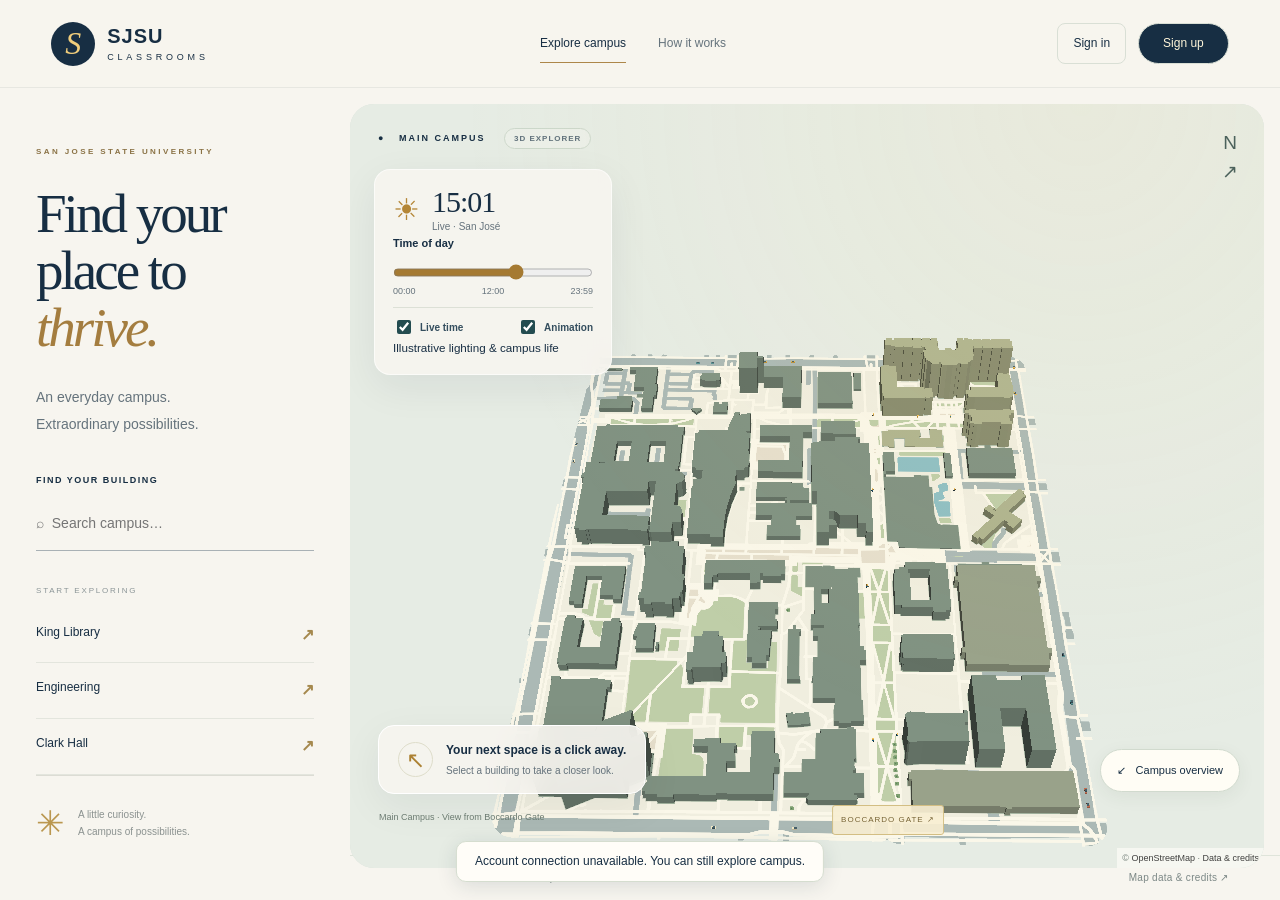
==== commit a7a3a979: "Merge team schema names and keep existing data" ====
--- a/src/main/webapp/index.html
+++ b/src/main/webapp/index.html
@@ -10,11 +10,11 @@
     <meta name="viewport" content="width=device-width,initial-scale=1" />
     <title>SJSUClassrooms · Find your place</title>
     <link href="vendor/maplibre-gl.css" rel="stylesheet" />
-    <link href="css/style.css?v=duncan-20261026-3" rel="stylesheet" />
-    <link href="css/auth.css?v=duncan-20261026-3" rel="stylesheet" />
-    <link href="css/campus.css?v=duncan-20261026-3" rel="stylesheet" />
-    <link href="css/explorer.css?v=duncan-20261026-3" rel="stylesheet" />
-    <link href="css/atelier.css?v=duncan-20261026-3" rel="stylesheet" />
+    <link href="css/style.css?v=schema-20261026-4" rel="stylesheet" />
+    <link href="css/auth.css?v=schema-20261026-4" rel="stylesheet" />
+    <link href="css/campus.css?v=schema-20261026-4" rel="stylesheet" />
+    <link href="css/explorer.css?v=schema-20261026-4" rel="stylesheet" />
+    <link href="css/atelier.css?v=schema-20261026-4" rel="stylesheet" />
   </head>
   <body>
     <!-- Header: guest buttons and signed-in controls. auth.js switches between them. -->
@@ -310,16 +310,16 @@
     <dialog id="delete-dialog" aria-labelledby="delete-title"><h2 id="delete-title">Delete your review?</h2><p>This removes your review from this building.</p><form method="dialog"><button value="cancel">Keep review</button><button value="delete" class="primary">Delete review</button></form></dialog>
     <!-- Load the map library first, data second, and behavior scripts last. -->
     <script src="vendor/maplibre-gl.js"></script>
-    <script src="data/main-scene.js?v=duncan-20261026-3"></script>
-    <script src="data/building-photos.js?v=duncan-20261026-3"></script>
-    <script src="data/building-directory.js?v=duncan-20261026-3"></script>
-    <script src="js/campus-time.js?v=duncan-20261026-3"></script>
-    <script src="js/building-photo.js?v=duncan-20261026-3"></script>
-    <script src="js/campus-life.js?v=duncan-20261026-3"></script>
-    <script src="js/app.js?v=duncan-20261026-3"></script>
-    <script src="js/auth.js?v=duncan-20261026-3"></script>
-    <script src="js/review.js?v=duncan-20261026-3"></script>
-    <script src="js/duncan-classrooms.js?v=duncan-20261026-3"></script>
-    <script src="js/building-browser.js?v=duncan-20261026-3"></script>
+    <script src="data/main-scene.js?v=schema-20261026-4"></script>
+    <script src="data/building-photos.js?v=schema-20261026-4"></script>
+    <script src="data/building-directory.js?v=schema-20261026-4"></script>
+    <script src="js/campus-time.js?v=schema-20261026-4"></script>
+    <script src="js/building-photo.js?v=schema-20261026-4"></script>
+    <script src="js/campus-life.js?v=schema-20261026-4"></script>
+    <script src="js/app.js?v=schema-20261026-4"></script>
+    <script src="js/auth.js?v=schema-20261026-4"></script>
+    <script src="js/review.js?v=schema-20261026-4"></script>
+    <script src="js/duncan-classrooms.js?v=schema-20261026-4"></script>
+    <script src="js/building-browser.js?v=schema-20261026-4"></script>
   </body>
 </html>
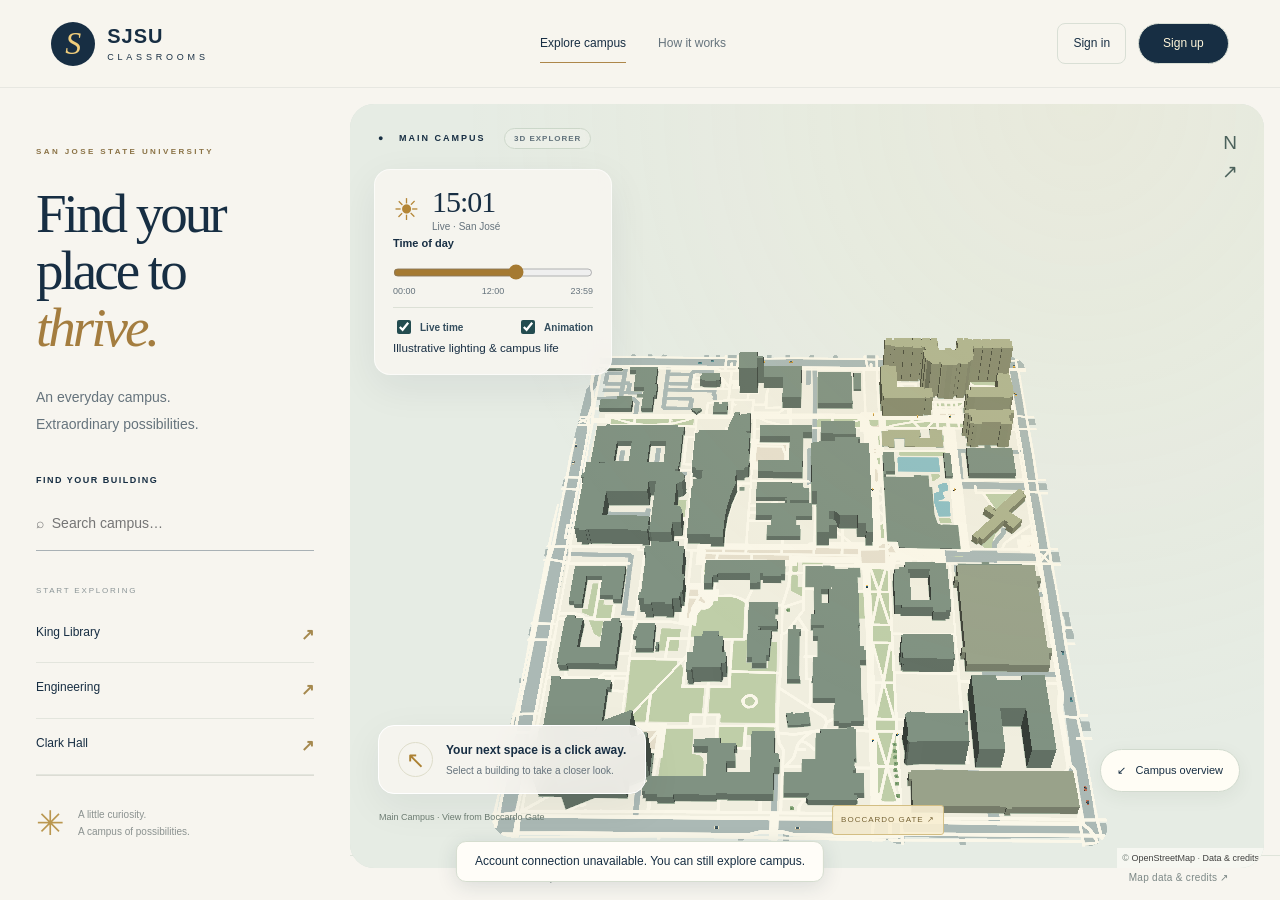
==== commit 048a2cb2: "Update campus UI, add review management, fix sorting, and align database with team schema and Duncan" ====
--- a/src/main/webapp/index.html
+++ b/src/main/webapp/index.html
@@ -10,11 +10,12 @@
     <meta name="viewport" content="width=device-width,initial-scale=1" />
     <title>SJSUClassrooms · Find your place</title>
     <link href="vendor/maplibre-gl.css" rel="stylesheet" />
-    <link href="css/style.css?v=schema-20261026-4" rel="stylesheet" />
-    <link href="css/auth.css?v=schema-20261026-4" rel="stylesheet" />
-    <link href="css/campus.css?v=schema-20261026-4" rel="stylesheet" />
-    <link href="css/explorer.css?v=schema-20261026-4" rel="stylesheet" />
-    <link href="css/atelier.css?v=schema-20261026-4" rel="stylesheet" />
+    <link href="css/base.css?v=rooms-database-20261027" rel="stylesheet" />
+    <link href="css/auth.css?v=rooms-database-20261027" rel="stylesheet" />
+    <link href="css/campus.css?v=rooms-database-20261027" rel="stylesheet" />
+    <link href="css/building-explorer.css?v=rooms-database-20261027" rel="stylesheet" />
+    <link href="css/theme.css?v=rooms-database-20261027" rel="stylesheet" />
+    <link href="css/reviews.css?v=rooms-database-20261027" rel="stylesheet" />
   </head>
   <body>
     <!-- Header: guest buttons and signed-in controls. auth.js switches between them. -->
@@ -31,7 +32,7 @@
         ><button class="primary" data-auth="signup">Sign up</button>
       </div>
       <div class="account-actions" id="member-actions" hidden>
-        <span id="member-name"></span><button id="logout">Log out</button>
+        <a class="my-reviews-link" href="my-reviews.html">My reviews</a><span id="member-name"></span><button id="logout">Log out</button>
       </div>
     </header>
     <!-- Main content: building search and the campus map. -->
@@ -121,7 +122,7 @@
             <div class="review-heading"><div><span class="eyebrow">SHARED BY YOUR COMMUNITY</span><h3 id="reviews-heading">Campus voices</h3></div>
               <label class="sort-label">Sort<select id="review-sort"><option value="newest">Newest first</option><option value="oldest">Oldest first</option></select></label>
             </div>
-            <p id="review-status" role="status"></p>
+            <div id="building-rating-summary"></div><p id="review-status" role="status"></p>
             <div id="building-reviews"></div>
             <button id="review-more" type="button" hidden>Load more reviews</button>
             <button id="review-retry" type="button" hidden>Try again</button>
@@ -131,32 +132,37 @@
       <section id="indoor-view" hidden aria-labelledby="indoor-title">
         <button id="back-building" class="back-link" type="button">← Back to building</button>
         <div class="indoor-hero">
-          <div><span class="eyebrow">A CLOSER LOOK INSIDE</span><h1 id="indoor-title" tabindex="-1"></h1><p>Find your floor.<br><em>Discover your next space.</em></p><p class="data-note">Room directory · not live classroom availability</p></div>
+          <div><span class="eyebrow">ROOM DIRECTORY</span><h1 id="indoor-title" tabindex="-1"></h1><p>Find a space. Share your experience.</p></div>
           <figure id="lobby-photo"></figure>
         </div>
         <div class="indoor-layout">
-          <nav class="floor-nav" aria-label="Choose a floor"><span class="eyebrow">EXPLORE BY LEVEL</span><div id="floor-list"></div></nav>
+          <nav class="floor-nav" aria-label="Choose a floor"><span class="eyebrow">FLOORS</span><div id="floor-list"></div></nav>
           <section class="floor-content" aria-labelledby="floor-title">
-            <h2 id="floor-title">Choose a floor</h2><p id="plan-note" class="data-note"></p>
-            <a id="plan-source" target="_blank" rel="noreferrer" hidden>View university source ↗</a>
-            <a id="plan-large" target="_blank" rel="noreferrer" hidden>Open larger plan ↗</a>
+            <h2 id="floor-title">Choose a floor</h2>
+            <a id="plan-source" target="_blank" rel="noreferrer" hidden>Source ↗</a>
+            <a id="plan-large" target="_blank" rel="noreferrer" hidden>Full floor plan ↗</a>
             <div class="floor-workspace"><div><div id="plan-frame"></div><p id="plan-status" role="status"></p></div>
             <div><label for="room-search">Find a room</label><input id="room-search" type="search" placeholder="Room number…"><div id="room-list"></div></div></div>
           </section>
         </div>
-        <section id="duncan-classroom" hidden aria-labelledby="duncan-title">
-          <span class="eyebrow">DUNCAN HALL · CLASSROOM DETAILS</span>
-          <h2 id="duncan-title" tabindex="-1"></h2>
+        <dialog id="duncan-classroom" class="room-overlay" aria-labelledby="duncan-title">
+          <header class="room-overlay-header"><div><span class="eyebrow">CLASSROOM</span>
+          <h2 id="duncan-title" tabindex="-1"></h2></div><button id="close-classroom" type="button" aria-label="Close classroom details">×</button></header>
+          <div class="room-overlay-body"><section class="room-overview" aria-label="Room information"><h3>Amenities</h3>
           <p id="duncan-status" role="status"></p>
-          <p id="duncan-provenance" class="data-note"></p>
+
           <div id="duncan-features" class="feature-grid"></div>
-          <h3>Classroom reviews</h3>
+          </section><section class="room-community" aria-label="Room reviews"><div class="classroom-review-heading"><h3>Reviews</h3><button id="classroom-write-review" class="primary" type="button" disabled>Write a review</button></div>
+          <div id="classroom-rating-summary"></div>
+          <label class="sort-label">Sort reviews<select id="classroom-review-sort"><option value="newest">Newest first</option><option value="oldest">Oldest first</option></select></label>
+          <p id="classroom-review-status" role="status"></p>
           <div id="duncan-reviews"></div>
-          <p class="data-note">Showing up to 100 latest reviews. Writing classroom reviews is coming soon.</p>
-          <button type="button" disabled>Write a classroom review · Coming soon</button>
-          <a id="duncan-search-link" href="classrooms">Open classroom search ↗</a>
-        </section>
-        <section id="classroom-preview" hidden aria-labelledby="classroom-title"><span class="eyebrow">CLASSROOM REVIEWS · COMING SOON</span><h2 id="classroom-title" tabindex="-1"></h2><p>Room experiences will appear here when classroom reviews are available.</p><fieldset disabled><legend>Review preview</legend><label for="classroom-draft">Your classroom experience</label><textarea id="classroom-draft" placeholder="What would you tell another Spartan?" maxlength="1000"></textarea><button type="button">Classroom reviews are not available yet</button></fieldset></section>
+          <button id="classroom-review-more" type="button" hidden>Load more reviews</button>
+          <button id="classroom-review-retry" type="button" hidden>Try again</button>
+          <a id="duncan-search-link" href="classrooms">Browse classrooms ↗</a>
+          </section></div>
+        </dialog>
+        <dialog id="classroom-preview" class="room-overlay" aria-labelledby="classroom-title"><header class="room-overlay-header"><div><span class="eyebrow">CLASSROOM DETAILS</span><h2 id="classroom-title" tabindex="-1"></h2></div><button id="close-classroom-preview" type="button" aria-label="Close classroom preview">×</button></header><div class="room-overlay-body"><p>Room details are coming soon.</p></div></dialog>
       </section>
     </main>
     <footer>
@@ -306,20 +312,21 @@
         Class project account. Email ownership is not verified.
       </p>
     </dialog>
-    <dialog id="review-dialog" aria-labelledby="review-dialog-title"><button id="review-close" class="close" type="button" aria-label="Close review">×</button><span class="eyebrow">YOUR EXPERIENCE MATTERS</span><h2 id="review-dialog-title">Share your perspective.</h2><p id="review-target"></p><form id="review-form"><label for="review-text">What should other Spartans know?</label><textarea id="review-text" name="writtenReview" required maxlength="1000" rows="6" placeholder="Tell us about the study spaces, atmosphere, or your experience here…"></textarea><div class="editor-meta"><small>Be helpful. Be respectful. Keep personal details private.</small><output id="review-length">0 / 1,000</output></div><p id="review-message" role="status"></p><button id="review-submit" type="submit" class="primary">Publish review ↗</button></form></dialog>
-    <dialog id="delete-dialog" aria-labelledby="delete-title"><h2 id="delete-title">Delete your review?</h2><p>This removes your review from this building.</p><form method="dialog"><button value="cancel">Keep review</button><button value="delete" class="primary">Delete review</button></form></dialog>
+    <dialog id="review-dialog" aria-labelledby="review-dialog-title"><button id="review-close" class="close" type="button" aria-label="Close review">×</button><span class="eyebrow">YOUR EXPERIENCE MATTERS</span><h2 id="review-dialog-title">Share your perspective.</h2><p id="review-target"></p><form id="review-form"><label for="review-text">What should other Spartans know?</label><textarea id="review-text" name="writtenReview" required maxlength="1000" rows="6" placeholder="Tell us about the study spaces, atmosphere, or your experience here…"></textarea><div class="editor-meta"><small>Be helpful. Be respectful. Keep personal details private.</small><output id="review-length">0 / 1,000</output></div><p class="data-note">Rate only what you experienced. N/A leaves a criterion unrated.</p><fieldset id="review-ratings" class="rating-editor" aria-label="Review ratings"></fieldset><p id="review-message" role="status"></p><button id="review-submit" type="submit" class="primary">Publish review ↗</button></form></dialog>
+    <dialog id="delete-dialog" aria-labelledby="delete-title"><h2 id="delete-title">Delete your review?</h2><p>This permanently removes your review and its scores.</p><form method="dialog"><button value="cancel">Keep review</button><button value="delete" class="primary">Delete review</button></form></dialog>
     <!-- Load the map library first, data second, and behavior scripts last. -->
     <script src="vendor/maplibre-gl.js"></script>
-    <script src="data/main-scene.js?v=schema-20261026-4"></script>
-    <script src="data/building-photos.js?v=schema-20261026-4"></script>
-    <script src="data/building-directory.js?v=schema-20261026-4"></script>
-    <script src="js/campus-time.js?v=schema-20261026-4"></script>
-    <script src="js/building-photo.js?v=schema-20261026-4"></script>
-    <script src="js/campus-life.js?v=schema-20261026-4"></script>
-    <script src="js/app.js?v=schema-20261026-4"></script>
-    <script src="js/auth.js?v=schema-20261026-4"></script>
-    <script src="js/review.js?v=schema-20261026-4"></script>
-    <script src="js/duncan-classrooms.js?v=schema-20261026-4"></script>
-    <script src="js/building-browser.js?v=schema-20261026-4"></script>
+    <script src="data/main-scene.js?v=rooms-database-20261027"></script>
+    <script src="data/building-photos.js?v=rooms-database-20261027"></script>
+    <script src="data/building-directory.js?v=rooms-database-20261027"></script>
+    <script src="js/campus-time.js?v=rooms-database-20261027"></script>
+    <script src="js/building-photo.js?v=rooms-database-20261027"></script>
+    <script src="js/campus-life.js?v=rooms-database-20261027"></script>
+    <script src="js/campus-map.js?v=rooms-database-20261027"></script>
+    <script src="js/auth.js?v=rooms-database-20261027"></script>
+    <script src="js/review-criteria.js?v=rooms-database-20261027"></script>
+    <script src="js/reviews.js?v=rooms-database-20261027"></script>
+    <script src="js/duncan-classrooms.js?v=rooms-database-20261027"></script>
+    <script src="js/building-browser.js?v=rooms-database-20261027"></script>
   </body>
 </html>
--- a/src/main/webapp/css/base.css
+++ b/src/main/webapp/css/base.css
@@ -0,0 +1,651 @@
+/* Homepage layout and map presentation. Account form styles are in auth.css. */
+* {
+  box-sizing: border-box;
+}
+:root {
+  --ink: #162e43;
+  --muted: #65737c;
+  --gold: #c39745;
+  --paper: #f9f8f3;
+}
+body {
+  margin: 0;
+  background: var(--paper);
+  color: var(--ink);
+  font:
+    14px/1.55 "Segoe UI",
+    sans-serif;
+}
+button,
+input {
+  font: inherit;
+}
+button {
+  cursor: pointer;
+}
+a {
+  color: inherit;
+}
+/* Top navigation and project brand. */
+header {
+  height: 88px;
+  display: flex;
+  align-items: center;
+  justify-content: space-between;
+  padding: 0 4%;
+  border-bottom: 1px solid #dde2dc;
+  background: #fffdf8;
+}
+.brand {
+  display: flex;
+  align-items: center;
+  gap: 12px;
+  text-decoration: none;
+}
+.brand-icon {
+  display: grid;
+  place-items: center;
+  background: var(--ink);
+  color: #f0cd7b;
+  width: 39px;
+  height: 43px;
+  font: italic 32px Georgia;
+  border-radius: 4px 4px 15px 4px;
+}
+.brand b {
+  font-size: 20px;
+  letter-spacing: 1px;
+  line-height: 1.15;
+}
+.brand small {
+  display: block;
+  font-size: 9px;
+  letter-spacing: 3.8px;
+  font-weight: 500;
+  margin-top: 4px;
+}
+nav {
+  display: flex;
+  gap: 32px;
+  align-items: center;
+}
+nav a,
+nav button {
+  font-size: 12px;
+  text-decoration: none;
+  background: none;
+  border: 0;
+  padding: 10px 0;
+  color: var(--muted);
+}
+nav a {
+  color: var(--ink);
+  border-bottom: 2px solid var(--gold);
+}
+.location {
+  font-size: 11px;
+  color: var(--muted);
+}
+/* Desktop layout: introduction beside the map. */
+main {
+  display: grid;
+  grid-template-columns: 320px minmax(0, 1fr);
+  min-height: 680px;
+  height: calc(100svh - 133px);
+  max-height: 1100px;
+}
+.intro {
+  padding: 44px 30px 25px 40px;
+  z-index: 2;
+  display: flex;
+  flex-direction: column;
+  border-right: 1px solid #dde2dc;
+}
+.eyebrow {
+  font-size: 9px;
+  letter-spacing: 1.9px;
+  font-weight: 700;
+  color: #8a7245;
+}
+h1 {
+  font:
+    normal 58px/1.04 Georgia,
+    serif;
+  letter-spacing: -2.8px;
+  margin: 22px 0;
+}
+h1 em {
+  color: #ac8133;
+}
+.intro > p {
+  color: var(--muted);
+  font-size: 13px;
+  line-height: 1.8;
+  margin: 0 0 28px;
+}
+/* Building search input and result buttons. */
+.search-box {
+  position: relative;
+}
+label {
+  font-size: 11px;
+  font-weight: 600;
+  display: block;
+  margin-bottom: 9px;
+}
+input {
+  width: 100%;
+  border: 1px solid #dce0db;
+  border-radius: 8px;
+  padding: 14px;
+  background: white;
+  color: var(--ink);
+  box-shadow: 0 5px 18px #243f3210;
+}
+#results:not(:empty) {
+  position: absolute;
+  top: 80px;
+  width: 100%;
+  max-height: 290px;
+  overflow: auto;
+  background: white;
+  border: 1px solid #dce0db;
+  border-radius: 8px;
+  box-shadow: 0 15px 40px #142d4320;
+  z-index: 20;
+}
+#results button {
+  display: block;
+  width: 100%;
+  text-align: left;
+  border: 0;
+  border-bottom: 1px solid #eef0ec;
+  padding: 13px;
+  background: white;
+  color: var(--ink);
+  font-size: 12px;
+}
+#results button:hover {
+  background: #f4efdf;
+}
+#no-results {
+  font-size: 12px;
+}
+.quick-links {
+  display: grid;
+  margin-top: 26px;
+}
+.quick-links > span {
+  font-size: 8px;
+  letter-spacing: 1.8px;
+  color: #8b9597;
+  margin-bottom: 10px;
+}
+.quick-links button {
+  display: flex;
+  justify-content: space-between;
+  border: 0;
+  border-bottom: 1px solid #e3e5dd;
+  background: none;
+  text-align: left;
+  padding: 11px 0;
+  color: #3e5360;
+  font-size: 12px;
+}
+.quick-links b {
+  color: #a5894e;
+  font-size: 16px;
+}
+.intro-footer {
+  margin-top: auto;
+  padding-top: 32px;
+  display: flex;
+  align-items: center;
+  gap: 14px;
+}
+.intro-footer > span {
+  color: #ba974f;
+  font-size: 42px;
+}
+.intro-footer p {
+  font-size: 10px;
+  line-height: 1.7;
+  color: #8b9290;
+}
+/* Map canvas, compass, captions and overlay controls. */
+.map-area {
+  position: relative;
+  isolation: isolate;
+  overflow: hidden;
+  background: #e6ece4;
+}
+#map {
+  position: absolute;
+  inset: 0;
+}
+.map-heading {
+  position: absolute;
+  top: 28px;
+  left: 28px;
+  font-size: 10px;
+  font-weight: 600;
+  letter-spacing: 1.6px;
+  pointer-events: none;
+}
+.map-heading span {
+  font-size: 8px;
+  letter-spacing: 1px;
+  padding: 5px 9px;
+  border: 1px solid #bdcbbc;
+  border-radius: 20px;
+  margin-left: 14px;
+  background: #f5f8f080;
+}
+.compass {
+  position: absolute;
+  right: 26px;
+  top: 24px;
+  text-align: center;
+  font-size: 19px;
+  color: #4c625c;
+  pointer-events: none;
+}
+.map-caption {
+  position: absolute;
+  bottom: 74px;
+  left: 28px;
+  display: flex;
+  align-items: center;
+  gap: 13px;
+  background: #fffdf6ed;
+  border: 1px solid white;
+  border-radius: 12px;
+  padding: 15px 19px;
+  box-shadow: 0 10px 35px #324c3110;
+  pointer-events: none;
+}
+.map-caption > span {
+  display: grid;
+  place-items: center;
+  width: 35px;
+  height: 35px;
+  border: 1px solid #dddcc9;
+  border-radius: 50%;
+  color: #ac8133;
+  font-size: 23px;
+}
+.map-caption strong {
+  display: block;
+  font-size: 12px;
+  font-weight: 600;
+}
+.map-caption small {
+  display: block;
+  font-size: 10px;
+  color: var(--muted);
+  margin-top: 3px;
+}
+.reset {
+  position: absolute;
+  bottom: 76px;
+  right: 24px;
+  border: 1px solid #d1dace;
+  border-radius: 30px;
+  background: #fffdf5;
+  padding: 12px 16px;
+  color: var(--ink);
+  font-size: 11px;
+  box-shadow: 0 5px 18px #293d3010;
+}
+.map-credit {
+  position: absolute;
+  bottom: 43px;
+  left: 29px;
+  font-size: 9px;
+  color: #6a7a70;
+  pointer-events: none;
+}
+.maplibregl-ctrl-attrib {
+  font-size: 9px !important;
+  background: #f9f8f3dd !important;
+}
+.maplibregl-ctrl-scale {
+  font-size: 9px !important;
+}
+.gate-label {
+  font-size: 8px;
+  letter-spacing: 1px;
+  color: #766334;
+  background: #f8eed2e8;
+  border: 1px solid #d3be83;
+  border-radius: 3px;
+  padding: 4px 8px;
+  pointer-events: none;
+}
+.building-label {
+  background: #fffdf6;
+  border: 1px solid #cdb57d;
+  border-radius: 6px;
+  padding: 6px 10px;
+  font-size: 11px;
+  font-weight: 600;
+  box-shadow: 0 5px 20px #132e4320;
+  pointer-events: none;
+}
+/* Selected building panel and floor controls. */
+#detail {
+  position: absolute;
+  right: 22px;
+  top: 82px;
+  width: 288px;
+  max-height: calc(100% - 160px);
+  overflow: auto;
+  background: #fffdf9f5;
+  border: 1px solid white;
+  border-radius: 16px;
+  padding: 25px;
+  box-shadow: 0 16px 60px #223c3522;
+  backdrop-filter: blur(14px);
+}
+h2 {
+  font: normal 27px/1.15 Georgia;
+  margin: 15px 0;
+}
+.close {
+  position: absolute;
+  right: 12px;
+  top: 9px;
+  background: none;
+  border: 0;
+  color: #6d7c7b;
+  font-size: 24px;
+}
+
+
+
+
+
+.coming-soon {
+  padding-top: 15px;
+  border-top: 1px solid #e1e4dc;
+  color: #667877;
+  font-size: 11px;
+}
+.coming-soon span {
+  display: block;
+  font-size: 8px;
+  letter-spacing: 1.5px;
+  color: #a27c36;
+  margin-bottom: 5px;
+}
+details {
+  font-size: 10px;
+  color: #75817b;
+  margin-top: 17px;
+}
+summary {
+  cursor: pointer;
+}
+details a {
+  color: #426c65;
+}
+footer {
+  height: 45px;
+  display: flex;
+  justify-content: space-between;
+  align-items: center;
+  padding: 0 4%;
+  font-size: 9px;
+  color: #7c8886;
+  border-top: 1px solid #dfe4da;
+}
+footer a {
+  text-decoration: none;
+}
+/* Shared modal styles for building confirmation and account dialogs. */
+dialog {
+  width: min(450px, calc(100% - 32px));
+  border: 1px solid white;
+  border-radius: 20px;
+  background: #fffdf8;
+  color: var(--ink);
+  padding: 32px;
+  box-shadow: 0 30px 100px #0b203c33;
+}
+dialog::backdrop {
+  background: #102b4260;
+  backdrop-filter: blur(5px);
+}
+dialog .eyebrow {
+  display: block;
+  margin-top: 19px;
+}
+.dialog-icon {
+  display: grid;
+  place-items: center;
+  background: #f0e9d7;
+  border-radius: 12px;
+  width: 48px;
+  height: 48px;
+  font-size: 29px;
+  color: #947536;
+}
+dialog p,
+dialog li {
+  font-size: 13px;
+  color: var(--muted);
+}
+#confirm-name {
+  display: block;
+  border-left: 3px solid var(--gold);
+  padding: 7px 12px;
+  background: #f4f1e7;
+  font-size: 15px;
+}
+.dialog-note {
+  font-size: 11px !important;
+}
+.dialog-actions {
+  display: flex;
+  gap: 10px;
+  margin-top: 25px;
+}
+.dialog-actions button,
+.primary {
+  border: 1px solid #dce1d8;
+  border-radius: 7px;
+  padding: 12px;
+  font-size: 11px;
+  color: var(--ink);
+  background: none;
+}
+.dialog-actions .primary,
+.primary {
+  background: var(--ink);
+  color: #fff6da;
+  border-color: var(--ink);
+}
+ol {
+  padding-left: 19px;
+}
+li {
+  padding: 8px 0;
+}
+#map-loading,
+#map-error {
+  position: absolute;
+  top: 45%;
+  left: 50%;
+  transform: translateX(-50%);
+  background: #fffdf8;
+  padding: 15px 22px;
+  border-radius: 8px;
+  font-size: 12px;
+}
+[hidden] {
+  display: none !important;
+}
+button:hover {
+  filter: brightness(0.96);
+}
+button:focus-visible,
+a:focus-visible,
+input:focus-visible,
+summary:focus-visible {
+  outline: 3px solid var(--gold);
+  outline-offset: 3px;
+}
+/* Use extra space on wide screens. */
+@media (min-width: 1500px) {
+  main {
+    grid-template-columns: 370px 1fr;
+  }
+  .intro {
+    padding: 60px 40px 30px 55px;
+  }
+  h1 {
+    font-size: 68px;
+  }
+}
+/* Adjust the map and panels for smaller screens. */
+@media (max-width: 1000px) {
+  main {
+    grid-template-columns: 270px 1fr;
+  }
+  .intro {
+    padding: 34px 24px;
+  }
+  h1 {
+    font-size: 50px;
+  }
+  .map-caption {
+    max-width: 230px;
+  }
+  .reset {
+    bottom: 155px;
+  }
+  .location {
+    display: none;
+  }
+}
+/* Stack the page for phone screens. */
+@media (max-width: 700px) {
+  header {
+    height: 72px;
+    padding: 0 22px;
+  }
+  nav {
+    gap: 18px;
+  }
+  main {
+    display: flex;
+    flex-direction: column;
+    height: auto;
+    max-height: none;
+    min-height: 0;
+  }
+  .intro {
+    padding: 25px 23px 22px;
+    border: 0;
+    display: block;
+  }
+  .intro > p {
+    font-size: 12px;
+    margin-bottom: 18px;
+  }
+  h1 {
+    font-size: 46px;
+    margin: 13px 0;
+  }
+  h1 br,
+  .intro > p br {
+    display: none;
+  }
+  .quick-links {
+    display: flex;
+    gap: 16px;
+    margin-top: 14px;
+    flex-wrap: wrap;
+  }
+  .quick-links > span,
+  .intro-footer {
+    display: none;
+  }
+  .quick-links button {
+    gap: 12px;
+    font-size: 11px;
+    padding: 6px 0;
+  }
+  .map-area {
+    height: 620px;
+    border-top: 1px solid #dfe4da;
+  }
+  .map-heading {
+    left: 18px;
+    top: 20px;
+    font-size: 9px;
+  }
+  .map-caption {
+    left: 16px;
+    bottom: 77px;
+    max-width: 245px;
+    padding: 12px;
+  }
+  .reset {
+    right: 16px;
+    bottom: 150px;
+  }
+  .map-credit {
+    left: 18px;
+  }
+  #detail {
+    right: 14px;
+    top: 66px;
+    width: 250px;
+    max-height: 430px;
+    padding: 22px;
+  }
+  footer {
+    height: auto;
+    min-height: 55px;
+    gap: 15px;
+    padding: 15px 22px;
+  }
+  footer > span:nth-child(2) {
+    display: none;
+  }
+  .dialog-actions {
+    flex-wrap: wrap;
+  }
+  .dialog-actions button {
+    flex: 1;
+  }
+}
+
+@media (max-width: 1000px) {
+  #detail {
+    top: auto;
+    bottom: 77px;
+    right: 14px;
+    width: calc(100% - 28px);
+    max-height: 250px;
+    padding: 18px 22px;
+  }
+  #detail h2 {
+    font-size: 21px;
+    margin: 9px 0;
+  }
+
+
+
+  .coming-soon {
+    margin: 8px 0;
+    padding-top: 8px;
+  }
+  #detail details {
+    margin-top: 8px;
+  }
+  .map-area:has(#detail:not([hidden])) .reset {
+    bottom: 338px;
+  }
+}
--- a/src/main/webapp/css/building-explorer.css
+++ b/src/main/webapp/css/building-explorer.css
@@ -0,0 +1,68 @@
+/* Warm stone, deep green and restrained gold keep the campus at the center. */
+:root{--paper:#fbfaf6;--deep:#183d36;--gold:#a0783b;--line:#dedfd5}
+[hidden]{display:none!important}
+button,a,input,textarea,select{touch-action:manipulation}
+button:focus-visible,a:focus-visible,select:focus-visible{outline:3px solid #aa7d35;outline-offset:3px}
+body.building-open #explore{grid-template-columns:1fr;height:auto;max-height:none}
+body.building-open .intro{display:none}
+body.building-open .map-area{height:max(820px,calc(100svh - 88px));min-height:820px}
+#detail{width:420px;right:24px;top:78px;max-height:calc(100% - 115px);padding:30px;border-radius:22px;background:#fbfaf6f5;border:1px solid #ffffffba;box-shadow:0 20px 80px #173f3520;scrollbar-width:thin}
+#detail h2{font-size:32px;letter-spacing:-1px;max-width:330px;line-height:1.14}
+#detail .building-photo{margin:18px 0 10px}
+#detail .building-photo img{height:175px;width:100%;object-fit:cover;border-radius:12px}
+#detail .building-photo figcaption{font-size:10px;line-height:1.5;color:#65716b}
+.data-note{font-size:12px!important;line-height:1.65;color:#65716b}
+.building-actions{display:grid;grid-template-columns:1fr 1fr;gap:8px;margin:20px 0 28px}
+.building-actions button{padding:12px;font-size:12px;border:1px solid var(--line);border-radius:9px;background:transparent;color:var(--deep)}
+.building-actions .primary{background:var(--deep);color:#fff;border-color:var(--deep)}
+.building-actions .rooms-action{grid-column:1/-1;text-align:left;background:#eeeee4;padding:15px}.rooms-action span{float:right}
+.review-section{border-top:1px solid var(--line);padding-top:24px;margin-top:0;min-height:200px}
+.review-heading{display:flex;align-items:center;justify-content:space-between;gap:8px}.review-heading h3{font:25px Georgia;margin:8px 0}
+.review-heading .eyebrow{font-size:8px;letter-spacing:1.4px}.sort-label{font-size:10px;color:#64716b;display:flex;flex-direction:column;gap:4px}
+select{font:inherit;border:1px solid var(--line);border-radius:6px;padding:7px;background:var(--paper);color:var(--deep)}
+#review-status{font-size:12px;line-height:1.7;color:#62716a;margin:15px 0}
+.review-card{border-top:1px solid #e5e5dd;padding:20px 0;animation:review-in .25s ease-out}.review-card p{font-size:13px;line-height:1.8;white-space:pre-wrap;overflow-wrap:anywhere;color:#304c43;margin:12px 0}
+.review-author{display:flex;gap:10px;align-items:center}.avatar{width:36px;height:36px;display:grid;place-items:center;background:#e4e9dd;border-radius:50%;color:#365d4e;font:18px Georgia}
+.review-author strong{display:block;font-size:12px}.review-author time{display:block;margin-top:4px;font-size:10px;color:#79827b}
+.review-tools{display:flex;gap:14px}.review-tools button{font-size:11px;border:0;background:none;padding:4px 0;color:#516d60;text-decoration:underline;text-underline-offset:3px}
+#review-more,#review-retry{border:1px solid var(--line);background:transparent;border-radius:8px;padding:11px 20px;color:var(--deep)}
+#review-dialog{width:min(560px,calc(100vw - 32px));padding:36px;border:1px solid #e4e3d8;border-radius:22px;background:var(--paper);color:var(--deep);max-height:90vh;overflow:auto}
+#review-dialog h2{font-size:34px;letter-spacing:-1px;margin-top:14px}#review-target{font-size:14px;color:#6c795f}
+#review-form{display:block}#review-form label{display:block;text-align:left;font-size:13px;margin:24px 0 10px}
+textarea{box-sizing:border-box;display:block;width:100%;font-family:inherit;font-size:14px;line-height:1.65;border:1px solid #ccd3c6;border-radius:10px;padding:14px;background:white;color:#25463c;resize:vertical;min-height:130px}
+textarea:focus{outline:2px solid #a7bda9;outline-offset:2px}.editor-meta{display:flex;justify-content:space-between;gap:15px;margin-top:10px;color:#788174}.editor-meta small{max-width:270px;font-size:11px;line-height:1.5}.editor-meta output{font-size:10px;white-space:nowrap}#review-message{font-size:12px;line-height:1.6}#review-submit{width:100%;padding:14px;border-radius:9px;margin-top:16px}
+#delete-dialog{padding:30px;border-radius:18px;border:0;background:var(--paper)}#delete-dialog button{padding:12px;margin:10px 8px 0 0;border:1px solid var(--line);border-radius:8px}
+body.indoor-open #explore{display:block;padding:32px 5vw 60px;background:var(--paper)}body.indoor-open .map-area,body.indoor-open .intro{display:none}
+#indoor-view{max-width:1450px;margin:auto;color:var(--deep)}.back-link{border:0;background:none;color:var(--deep);padding:8px 0;font-size:13px;margin-bottom:28px}
+.indoor-hero{display:grid;grid-template-columns:1.1fr 1fr;gap:50px;align-items:center;padding-bottom:45px;border-bottom:1px solid var(--line)}.indoor-hero h1{font:clamp(32px,4vw,62px)/1.05 Georgia;margin:20px 0;letter-spacing:-2px}.indoor-hero p{font-size:18px;line-height:1.6}.indoor-hero em{font-family:Georgia;color:#8b713f}.indoor-hero figure{margin:0;min-width:0}.interior-image{height:290px;border-radius:18px;overflow:hidden;background:#e4e7db;position:relative}.interior-image img{width:100%;height:100%;object-fit:cover}.rotated-photo img{position:absolute;width:290px;height:100%;min-height:450px;left:50%;top:50%;transform:translate(-50%,-50%) rotate(90deg);object-fit:cover}.indoor-hero figcaption{font-size:11px;color:#6f7b70;line-height:1.5;margin-top:12px}.indoor-hero figcaption a{display:block;margin-top:5px;color:#536e5a}.lobby-placeholder{display:grid;place-items:center;height:290px;background:#e9ecdf;border-radius:18px;color:#79856d;font:20px Georgia;text-align:center;padding:20px}
+.indoor-layout{display:grid;grid-template-columns:175px minmax(0,1fr);gap:35px;padding-top:35px}.floor-nav{display:block;align-self:start}.floor-nav .eyebrow{font-size:9px}.floor-nav button{display:block;width:100%;padding:13px 15px;margin-top:8px;text-align:left;border:1px solid transparent;border-radius:8px;background:transparent;color:#4b6354;font-size:13px}.floor-nav button[aria-pressed=true]{background:var(--deep);color:white}.floor-nav p{font-size:13px;line-height:1.7}
+.floor-content h2{font-size:30px;margin:0 0 10px}.floor-content>a{font-size:12px;color:#7d6539}.floor-workspace{display:grid;grid-template-columns:minmax(0,1fr) 220px;gap:24px;margin-top:24px}#plan-frame{position:relative;background:white;border:1px solid var(--line);border-radius:12px;overflow:hidden}#plan-frame>img{display:block;width:100%;height:auto}.plan-placeholder{min-height:300px;display:grid;place-items:center;padding:35px;color:#7b8476;text-align:center;background:repeating-linear-gradient(0deg,#f1f2e9,#f1f2e9 29px,#e8ebe0 30px)}
+.room-pin{position:absolute;transform:translate(-50%,-50%);border:1px solid #fff;border-radius:20px;font-size:10px;padding:4px 6px;background:#224d40e8;color:white;box-shadow:0 2px 7px #0003}.room-pin[aria-pressed=true]{background:#a47120;outline:3px solid #e2b865;z-index:2}
+.floor-workspace label{font-size:12px;display:block;margin-bottom:8px}#room-search{width:100%;box-sizing:border-box;padding:12px;border:1px solid var(--line);border-radius:8px;background:white;color:var(--deep)}#room-list{max-height:650px;overflow:auto;margin-top:12px}.room-card{width:100%;border:1px solid var(--line);border-radius:8px;padding:13px;margin-bottom:8px;text-align:left;background:white;color:var(--deep)}.room-card strong{display:block;font-size:13px}.room-card small{display:block;font-size:10px;line-height:1.5;color:#75816c;margin-top:5px}.room-card[aria-pressed=true]{border-color:#927644;background:#f4efdf}.empty-state,#plan-status{font-size:12px;line-height:1.7;color:#75816c}
+#classroom-preview{margin:40px 0 0 210px;padding:30px;background:#eef0e6;border:1px solid #dde2d2;border-radius:16px}#classroom-preview p{font-size:14px;line-height:1.7}#classroom-preview fieldset{border:0;padding:0;opacity:.65}#classroom-preview legend{font-size:12px;margin-bottom:12px}#classroom-preview label{font-size:12px;display:block;margin:10px 0}#classroom-preview button{padding:12px;border:1px solid var(--line);border-radius:8px;margin-top:12px}
+@keyframes review-in{from{opacity:0;transform:translateY(6px)}to{opacity:1;transform:none}}
+@media(max-width:1000px){body.building-open .map-area{height:1100px;min-height:1100px}#detail{top:430px;bottom:auto;left:20px;right:20px;width:auto;max-height:620px}body.building-open .time-panel{transform:scale(.8);transform-origin:top left}.indoor-hero{gap:25px}.floor-workspace{grid-template-columns:1fr}.indoor-layout{grid-template-columns:140px minmax(0,1fr);gap:20px}#room-list{display:grid;grid-template-columns:repeat(3,1fr);gap:8px;max-height:300px}#classroom-preview{margin-left:160px}}
+@media(max-width:600px){.indoor-hero{grid-template-columns:1fr}.indoor-hero h1{letter-spacing:-1px}.interior-image,.lobby-placeholder{height:220px}.indoor-layout{display:block}.floor-nav{margin-bottom:25px}.floor-nav>div{display:flex;overflow:auto;gap:5px}.floor-nav button{white-space:nowrap;width:auto}.floor-workspace{gap:20px}#room-list{grid-template-columns:repeat(2,1fr)}#classroom-preview{margin-left:0;padding:20px}#detail{padding:22px;left:12px;right:12px}.review-heading{align-items:flex-start}#review-dialog{padding:24px}#review-dialog h2{font-size:29px}}
+@media(prefers-reduced-motion:reduce){.review-card{animation:none}}
+/* The selected view owns its layout, including the older campus stylesheet's mobile rules. */
+body.building-open #map,body.building-open .campus-sky{height:100%;bottom:0}
+body.building-open #detail{position:absolute;margin:0}
+#plan-large{display:inline-block;margin-left:18px}
+@media(max-width:1000px){body.building-open .map-area{overflow:hidden}body.building-open .map-area .reset{top:370px;bottom:auto}body.building-open .map-credit{display:none}body.building-open .time-panel{top:45px}}
+.building-outline{display:block;width:100%;height:175px;border-radius:12px;background:linear-gradient(135deg,#e7ede5,#f5f1e6)}
+.building-outline path{fill:#406658;stroke:#a88343;stroke-width:3;stroke-linejoin:round}
+.building-outline text{fill:#4d6257;font:11px sans-serif;letter-spacing:2px}
+#detail .building-photo img.location-image{object-fit:contain;background:#f0f0ea}
+
+#duncan-classroom { margin:40px 0 0 210px; padding:30px; border:1px solid var(--line); border-radius:18px; background:var(--paper); }
+#duncan-classroom h2 { font:32px Georgia,serif; }
+.feature-grid { display:grid; grid-template-columns:repeat(3,minmax(0,1fr)); gap:12px; margin:22px 0 30px; }
+.feature-item { padding:18px; border:1px solid var(--line); border-radius:12px; background:#fff; }
+.feature-item strong,.feature-item span { display:block; }
+.feature-item span { margin-top:6px; font-size:12px; color:#65737c; }
+.rating-list { display:flex; flex-wrap:wrap; gap:8px; margin-top:12px; }
+.rating-list span { padding:5px 10px; background:#e9eee9; border-radius:6px; font-size:12px; }
+#duncan-classroom > button { padding:12px; margin-right:14px; border:1px solid var(--line); border-radius:8px; }
+#duncan-classroom > a { display:inline-block; margin-top:14px; }
+@media(max-width:1000px) { #duncan-classroom { margin-left:160px; } .feature-grid { grid-template-columns:repeat(2,minmax(0,1fr)); } }
+@media(max-width:600px) { #duncan-classroom { margin-left:0; padding:20px; } .feature-grid { grid-template-columns:1fr; } }
--- a/src/main/webapp/css/theme.css
+++ b/src/main/webapp/css/theme.css
@@ -0,0 +1,86 @@
+/* Presentation only. Account and review behavior stays in its existing files. */
+:root { --paper:#f7f5ef; --deep:#172e43; --ink:#172e43; --gold:#ad8749; --line:#dcdcd4; }
+body,footer { background:var(--paper); }
+header { background:#f7f5eff5; border-bottom:1px solid #172e4312; }
+.brand-icon { border-radius:50%; width:44px; height:44px; background:var(--deep); }
+header nav a { border-bottom-width:1px; }
+header .primary { border-radius:30px; padding-inline:24px; }
+#explore { grid-template-columns:350px minmax(0,1fr); min-height:760px; }
+.intro { padding:58px 36px 34px; background:var(--paper); border:0; }
+.intro .eyebrow { font-size:8px; letter-spacing:2.4px; }
+.intro h1 { font:normal clamp(48px,4.3vw,72px)/1.03 Georgia,serif; letter-spacing:-3px; margin:28px 0; }
+.intro h1 em { display:block; color:#a47d3f; }
+.intro > p { font-size:14px; line-height:1.9; margin-bottom:36px; }
+.search-box label { text-transform:uppercase; letter-spacing:1.5px; font-size:9px; }
+#search { border-radius:0; border:0; border-bottom:1px solid #a9b1b5; background:transparent; padding:16px 0; box-shadow:none; }
+#search:focus-visible { outline:2px solid var(--gold); outline-offset:5px; }
+.quick-links { margin-top:34px; }
+.quick-links button { padding:15px 0; color:var(--deep); }
+.quick-links button b { transition:transform .3s ease; }
+.quick-links button:hover b { transform:translate(4px,-3px); }
+.intro-footer { border-top:1px solid var(--line); margin-top:auto; padding-top:20px; }
+.intro-footer > span { font-size:34px; }
+.map-area { border-radius:24px; margin:16px 16px 16px 0; box-shadow:inset 0 0 0 1px #172e4310; }
+.map-heading { letter-spacing:2px; font-size:9px; }
+.map-heading span { font-size:8px; opacity:.65; }
+.time-panel { width:238px; padding:15px 18px; background:#f7f5efe8; border:1px solid #fff9; border-radius:16px; box-shadow:0 12px 40px #10233712; }
+.time-top output { font:30px Georgia,serif; letter-spacing:-1px; }
+.map-caption { border-radius:16px; background:#f7f5efe8; backdrop-filter:blur(12px); box-shadow:0 12px 40px #10233710; }
+.reset { border-radius:30px; }
+.building-label { background:#172e43!important; color:#f8f2df!important; border:1px solid #c9a868!important; box-shadow:0 8px 30px #10233725; }
+#building-hover { position:absolute; z-index:5; top:0; left:0; max-width:220px; padding:10px 14px; background:#172e43f2; border:1px solid #c9a86880; color:#fff8e9; border-radius:9px; box-shadow:0 6px 24px #10233720; font-size:11px; pointer-events:none; }
+body.building-open .map-area { margin:16px; height:max(820px,calc(100svh - 120px)); }
+#detail { background:#f8f6f0f5; border:1px solid #fff; box-shadow:0 24px 80px #10233722; }
+#detail h2 { font-family:Georgia,serif; font-weight:normal; font-size:36px; color:var(--deep); }
+#detail .building-photo img { height:200px; border-radius:12px; }
+.building-actions .rooms-action { background:#e9e9e0; }
+.building-actions button { transition:background .2s,transform .2s; }
+.building-actions button:hover { background:#e2e4dd; transform:translateY(-2px); }
+.building-actions .primary:hover { background:#294b65; }
+.review-card p { color:#364956; }
+.avatar { background:#e7e9e5; color:var(--deep); }
+.indoor-hero { gap:70px; padding-block:10px 48px; }
+.indoor-hero .interior-image { height:360px; border-radius:20px; }
+dialog::backdrop { background:#0e233b75; backdrop-filter:blur(7px); }
+dialog[open] { animation:atelier-dialog .35s cubic-bezier(.2,.8,.2,1) both; }
+body.building-open #detail { animation:atelier-reveal .65s .15s cubic-bezier(.16,1,.3,1) both; }
+#indoor-view:not([hidden]) .indoor-hero { animation:atelier-reveal .6s ease both; }
+#plan-frame > img { animation:atelier-dialog .4s ease both; }
+.intro > .eyebrow,.intro h1,.intro > p,.search-box,.quick-links { animation:atelier-reveal .75s cubic-bezier(.16,1,.3,1) both; }
+.intro h1 { animation-delay:.08s; }
+.intro > p { animation-delay:.16s; }
+.search-box { animation-delay:.24s; }
+.quick-links { animation-delay:.32s; }
+footer { font-size:10px; letter-spacing:.3px; }
+@keyframes atelier-reveal { from { opacity:0; transform:translateY(22px); } to { opacity:1; transform:none; } }
+@keyframes atelier-dialog { from { opacity:0; transform:translateY(10px) scale(.98); } to { opacity:1; transform:none; } }
+@media(min-width:1600px) { #explore { grid-template-columns:400px minmax(0,1fr); } .intro { padding-inline:48px; } }
+@media(max-width:1000px) {
+  #explore { grid-template-columns:280px minmax(0,1fr); }
+  .intro { padding:36px 24px; }
+  .intro h1 { font-size:52px; }
+  body.building-open .map-area { height:1100px; }
+  .map-area { margin:12px 12px 12px 0; }
+}
+@media(max-width:700px) {
+  header { height:76px; padding-inline:18px; }
+  #explore { display:block; height:auto; max-height:none; min-height:0; }
+  .intro { padding:34px 24px 26px; }
+  .intro h1 { font-size:58px; margin:20px 0; }
+  .intro h1 br { display:none; }
+  .intro h1 em { display:inline; }
+  .intro > p { margin-bottom:24px; }
+  .intro-footer { display:none; }
+  .quick-links { margin-top:22px; }
+  .map-area { height:700px; margin:0 12px 12px; border-radius:20px; }
+  body.building-open .map-area { margin:12px; }
+  .time-panel { width:222px; }
+  .indoor-hero { gap:24px; }
+  .indoor-hero .interior-image { height:240px; }
+}
+@media(prefers-reduced-motion:reduce) {
+  *,*::before,*::after { animation:none!important; transition:none!important; scroll-behavior:auto!important; }
+}
+
+/* Keep search results above the animated quick links. */
+.search-box { z-index: 10; }
--- a/src/main/webapp/css/reviews.css
+++ b/src/main/webapp/css/reviews.css
@@ -0,0 +1,118 @@
+/* Compact room browsing and accessible score controls. */
+#review-dialog{width:min(680px,calc(100vw - 28px));max-height:90dvh;overflow:auto}
+.rating-editor{border:0;padding:0;margin:20px 0;display:grid;grid-template-columns:1fr 1fr;gap:14px}
+.star-field{border:1px solid #dcded7;border-radius:12px;padding:10px;min-width:0}
+.star-field legend{font-size:.8rem;font-weight:650;padding:0 4px}
+.star-options{display:flex;gap:4px;align-items:center}
+.star-options label{position:relative;cursor:pointer;flex:1;margin:0!important}
+.star-options input{position:absolute;width:1px;height:1px;opacity:0}
+.star-options span{display:grid;place-items:center;height:36px;border-radius:6px;color:#6c716c;background:#f2f2ec;font-size:20px}
+.star-options label:first-child span{font:600 11px system-ui}
+.star-options input:checked+span{background:#183747;color:#ffda83;box-shadow:0 0 0 2px #183747}
+.star-options label:has(~label input:checked):not(:first-child) span{color:#866020;background:#f4e8c8}
+.star-options input:focus-visible+span{outline:3px solid #b58c36;outline-offset:3px}
+.rating-overview{background:#f4f3ec;border:1px solid #deded3;padding:16px;border-radius:14px;margin:14px 0}
+.rating-overview summary,.review-score-details summary{cursor:pointer;font-weight:650;font-size:.9rem}
+.score-grid{display:grid;grid-template-columns:1fr 1fr;gap:12px;margin:14px 0}
+.score-item{display:flex;flex-direction:column;gap:4px;font-size:.8rem}
+.score-item strong{color:#84621d;font-size:.9rem}.score-item small,.rating-overview>small{color:#66716f;font-size:.72rem}
+.review-score-details{border-top:1px solid #e2e3db;padding-top:12px}
+.classroom-review-heading{display:flex;justify-content:space-between;align-items:center;gap:16px;margin-top:28px}
+#indoor-view .indoor-hero{min-height:0;padding:24px 0;align-items:center;gap:24px}
+#indoor-view .indoor-hero h1{font-size:clamp(28px,4vw,46px);margin:8px 0}
+#indoor-view .indoor-hero>div>p:first-of-type{display:none}
+#indoor-view #lobby-photo{max-height:190px;overflow:hidden;border-radius:16px}
+#indoor-view #lobby-photo img{height:145px;width:100%;object-fit:cover}
+#indoor-view .indoor-layout{grid-template-columns:150px minmax(0,1fr);gap:24px}
+#indoor-view .floor-workspace{grid-template-columns:minmax(0,1fr) minmax(180px,.7fr);gap:20px}
+#indoor-view #plan-frame{max-height:350px;overflow:auto;background:#f6f4ed}
+#indoor-view #plan-frame img{max-height:340px;object-fit:contain}
+#room-list{max-height:330px;overflow:auto;align-content:start}
+#duncan-classroom{max-width:980px;margin:26px auto;padding:26px;background:#fffefa;border:1px solid #e2e3d9;border-radius:20px;scroll-margin-top:90px}
+#duncan-title{font-size:clamp(24px,3vw,34px);margin:8px 0}
+#duncan-features{display:grid;grid-template-columns:repeat(auto-fit,minmax(125px,1fr));gap:10px}
+#duncan-features .feature-item{padding:12px;border-radius:10px;background:#f1f3ec;box-shadow:none}
+#duncan-provenance{font-size:.78rem;line-height:1.5}
+#duncan-reviews .review-card{padding:18px;border:1px solid #e3e4dc;border-radius:12px;margin:12px 0}
+@media(max-width:700px){#indoor-view .indoor-layout,#indoor-view .floor-workspace{grid-template-columns:1fr}#floor-list{display:flex;overflow-x:auto;gap:8px}#floor-list button{flex-shrink:0}#room-list{max-height:220px}#duncan-classroom{padding:16px;margin:16px 0}.rating-editor{grid-template-columns:1fr}.classroom-review-heading{align-items:flex-start;flex-direction:column}}
+@media(prefers-reduced-motion:reduce){#duncan-classroom{scroll-behavior:auto}}
+
+/* Classroom details stay in a modal; the floor directory never moves. */
+body.room-overlay-open{overflow:hidden}
+#duncan-classroom.room-overlay,#classroom-preview.room-overlay{position:fixed;inset:0;width:min(1080px,calc(100vw - 40px));max-width:1080px;height:min(780px,calc(100dvh - 48px));max-height:calc(100dvh - 48px);margin:auto;padding:0;border:1px solid #d8ded3;border-radius:22px;background:#fffefa;color:#193542;box-shadow:0 25px 100px #09233255;overflow:hidden}
+.room-overlay:not([open]){display:none!important}.room-overlay[open]{display:flex;flex-direction:column}
+.room-overlay::backdrop{background:#102b3c99;backdrop-filter:blur(7px)}
+.room-overlay .room-overlay-header{position:static;display:flex;align-items:center;justify-content:space-between;flex:none;padding:22px 28px;border-bottom:1px solid #e1e4d9;background:#fffefa;gap:18px;box-shadow:none;width:auto;min-height:0}
+.room-overlay .room-overlay-header h2{margin:6px 0 0;font-size:clamp(23px,3vw,33px)}
+.room-overlay-header>button{display:grid;place-items:center;flex:0 0 40px;width:40px;height:40px;border:1px solid #d7ddd2;border-radius:50%;background:#f2f4ec;color:#193542;font-size:26px;cursor:pointer}
+.room-overlay .room-overlay-body{overflow-y:auto;overscroll-behavior:contain;min-height:0;padding:24px 28px;display:grid;grid-template-columns:minmax(230px,.8fr) minmax(0,1.2fr);gap:28px;align-items:start}
+.room-overlay .room-overview{position:sticky;top:0;padding-right:24px;border-right:1px solid #e0e4d8}
+.room-overlay h3{margin:0 0 14px;font-size:17px}
+.room-overlay .classroom-review-heading{margin:0 0 18px;align-items:center;gap:10px}
+.room-overlay .classroom-review-heading h3{margin:0}
+.room-overlay #duncan-features{grid-template-columns:repeat(2,minmax(0,1fr));margin-top:20px}
+.room-overlay .rating-overview{margin:0 0 20px}
+.room-overlay .room-community{min-width:0}
+.room-overlay #duncan-search-link{display:inline-block;margin-top:18px;font-size:12px}
+#classroom-preview .room-overlay-body{display:block}
+@media(max-width:760px){#duncan-classroom.room-overlay,#classroom-preview.room-overlay{width:calc(100vw - 20px);height:calc(100dvh - 24px);max-height:calc(100dvh - 24px);border-radius:16px}.room-overlay .room-overlay-header{padding:16px 18px}.room-overlay .room-overlay-body{grid-template-columns:1fr;padding:18px;gap:22px}.room-overlay .room-overview{position:static;border-right:0;border-bottom:1px solid #e0e4d8;padding:0 0 20px}.room-overlay .classroom-review-heading{flex-direction:row}.room-overlay .room-overlay-header h2{font-size:24px}}
+
+/* Override the main navigation header's fixed height inside the dialog. */
+.room-overlay .room-overlay-header{height:auto}
+#duncan-classroom .room-overlay-header h2,#classroom-preview .room-overlay-header h2{font-size:clamp(23px,3vw,33px);line-height:1.2}
+/* Room directory: quiet surfaces, clear hierarchy, compact navigation. */
+#indoor-view{max-width:1180px;margin:0 auto;padding:30px 32px 56px}
+#indoor-view .indoor-hero{display:grid;grid-template-columns:1fr 240px;padding:22px 0 30px;border-bottom:1px solid #dddcd4;margin-bottom:28px}
+#indoor-view .indoor-hero h1{font-family:Georgia,serif;font-weight:400;letter-spacing:-1.5px;font-size:clamp(32px,4vw,48px)}
+#indoor-view .indoor-hero>div>p:first-of-type{display:block;font-size:14px;color:#6b756e;margin:12px 0 0}
+#indoor-view #lobby-photo{margin:0;max-height:155px;border-radius:12px;position:relative}
+#indoor-view #lobby-photo img{height:155px;object-fit:cover}
+#indoor-view #lobby-photo figcaption{position:absolute;bottom:0;inset-inline:0;padding:8px 12px;background:#17392dd9;color:#fff;font-size:10px;display:flex;justify-content:space-between;gap:8px}
+#indoor-view #lobby-photo figcaption a{color:inherit}
+#indoor-view .indoor-layout{grid-template-columns:128px minmax(0,1fr);gap:32px}
+#indoor-view .floor-nav{border:0;background:transparent;padding:0}
+#floor-list{margin-top:16px;display:grid;gap:4px}
+#floor-list button{border:0;background:transparent;text-align:left;padding:12px 16px;border-radius:9px;font-size:13px;color:#5b6860;transition:background .15s,color .15s}
+#floor-list button:hover{background:#eaece4}
+#floor-list button[aria-pressed=true]{background:#193e34;color:#fff;box-shadow:none}
+#indoor-view .floor-content{padding:24px;border:1px solid #e3e3db;border-radius:16px;background:#fffefa;min-width:0}
+#floor-title{font:400 27px Georgia,serif;margin:0 0 10px}
+#plan-source,#plan-large{font-size:11px;color:#64736a;text-underline-offset:4px}
+#indoor-view .floor-workspace{grid-template-columns:minmax(0,1.35fr) minmax(200px,.8fr);gap:24px;margin-top:22px}
+#indoor-view #plan-frame{max-height:440px;border:1px solid #ebebe5;border-radius:10px;background:#f7f7f2}
+#indoor-view #plan-frame img{max-height:430px}
+#room-search{width:100%;box-sizing:border-box;border:1px solid #dce0d7;border-radius:9px;padding:12px 14px;margin:8px 0 14px;background:white;font:inherit}
+#room-list{grid-template-columns:1fr;max-height:360px;gap:8px;padding-right:4px}
+#room-list .room-card{display:flex;align-items:center;justify-content:space-between;padding:15px 16px;min-height:58px;border:1px solid #e1e5dc;border-radius:10px;background:#fff;box-shadow:none;text-align:left;gap:12px}
+#room-list .room-card strong{font-size:14px}#room-list .room-card small{font-size:11px;color:#6a776e}
+#room-list .room-card:hover{background:#f0f3eb;border-color:#b5c5b7}#room-list .room-card[aria-pressed=true]{border-color:#244d3d;background:#edf2e8}
+#plan-status:empty,#duncan-status:empty{display:none}
+#plan-status{font-size:12px;color:#68786b}
+.classroom-directory{margin:0;background:#f7f7f2;color:#1d3b32;font:14px/1.6 'Segoe UI',sans-serif}
+.classroom-directory main{max-width:1040px;margin:48px auto;padding:0 28px}
+.classroom-directory h1{font:400 clamp(30px,5vw,48px)/1.15 Georgia,serif;letter-spacing:-1px;margin:18px 0 28px}
+.classroom-directory a{color:#285640;text-underline-offset:4px}.classroom-directory .eyebrow{font-size:10px;letter-spacing:2px}
+.classroom-directory form{display:flex;gap:16px;align-items:end;padding:24px;background:#fffefa;border:1px solid #dedfd5;border-radius:14px}
+.classroom-directory label{display:grid;gap:6px;flex:1;font-size:12px;color:#607165}
+.classroom-directory input{min-width:0;border:1px solid #d7ddd2;background:white;border-radius:8px;padding:12px;font:inherit}
+.classroom-directory button{border:0;border-radius:8px;padding:13px 28px;background:#193e34;color:white;font:inherit;cursor:pointer}
+.classroom-directory hr{border:0;border-top:1px solid #dfe3d9;margin:24px 0}
+.classroom-directory .directory-table{overflow-x:auto;border:1px solid #dfe3d9;border-radius:12px;background:#fffefa;margin-top:24px}
+.classroom-directory table{border-collapse:collapse;width:100%;text-align:left;white-space:nowrap}
+.classroom-directory th{font-size:11px;text-transform:uppercase;letter-spacing:1px;color:#667468;background:#edf0e7}
+.classroom-directory th,.classroom-directory td{padding:15px 20px;border-bottom:1px solid #e7e9e1}
+.classroom-directory tr:last-child td{border-bottom:0}.classroom-directory footer{margin:32px 0;font-size:12px}
+@media(max-width:760px){#indoor-view{padding:22px 18px 40px}#indoor-view .indoor-hero{grid-template-columns:1fr 120px;gap:14px}#indoor-view #lobby-photo img{height:110px}#indoor-view #lobby-photo figcaption{display:none}#indoor-view .indoor-layout,#indoor-view .floor-workspace{grid-template-columns:1fr;gap:18px}#floor-list{display:flex;overflow-x:auto;margin-top:10px}#floor-list button{white-space:nowrap}#indoor-view .floor-content{padding:18px}#room-list{max-height:300px}.classroom-directory form{flex-direction:column;align-items:stretch}.classroom-directory main{margin:24px auto;padding:0 18px}}
+#duncan-classroom.reviews-only{width:min(760px,calc(100vw - 40px))}
+.room-overlay.reviews-only .room-overlay-body{display:block}
+.room-overlay .rating-overview{border:1px solid #e2e6dc;background:#f6f7f1;border-radius:12px;padding:16px}
+.room-overlay .rating-overview summary{font-size:13px;cursor:pointer}
+.room-overlay .score-grid{grid-template-columns:repeat(auto-fit,minmax(140px,1fr));gap:12px}
+.room-overlay .room-community .review-card{border:0;border-bottom:1px solid #e1e5dc;border-radius:0;padding:20px 0;margin:0}
+.room-overlay .room-community .review-card:last-child{border-bottom:0}
+.room-overlay .primary{border-radius:8px;font-size:12px;padding:11px 17px}
+@media(max-width:760px){#duncan-classroom.reviews-only{width:calc(100vw - 20px)}}
+#duncan-classroom.reviews-only{height:fit-content;max-height:calc(100dvh - 40px)}
+#duncan-classroom.reviews-only .room-overlay-body{max-height:calc(100dvh - 180px)}
+#indoor-view #lobby-photo{height:155px}
+@media(max-width:760px){#indoor-view #lobby-photo{height:110px}#indoor-view .indoor-hero{padding:18px 0 22px}#duncan-classroom.reviews-only .room-overlay-body{max-height:calc(100dvh - 170px)}}
